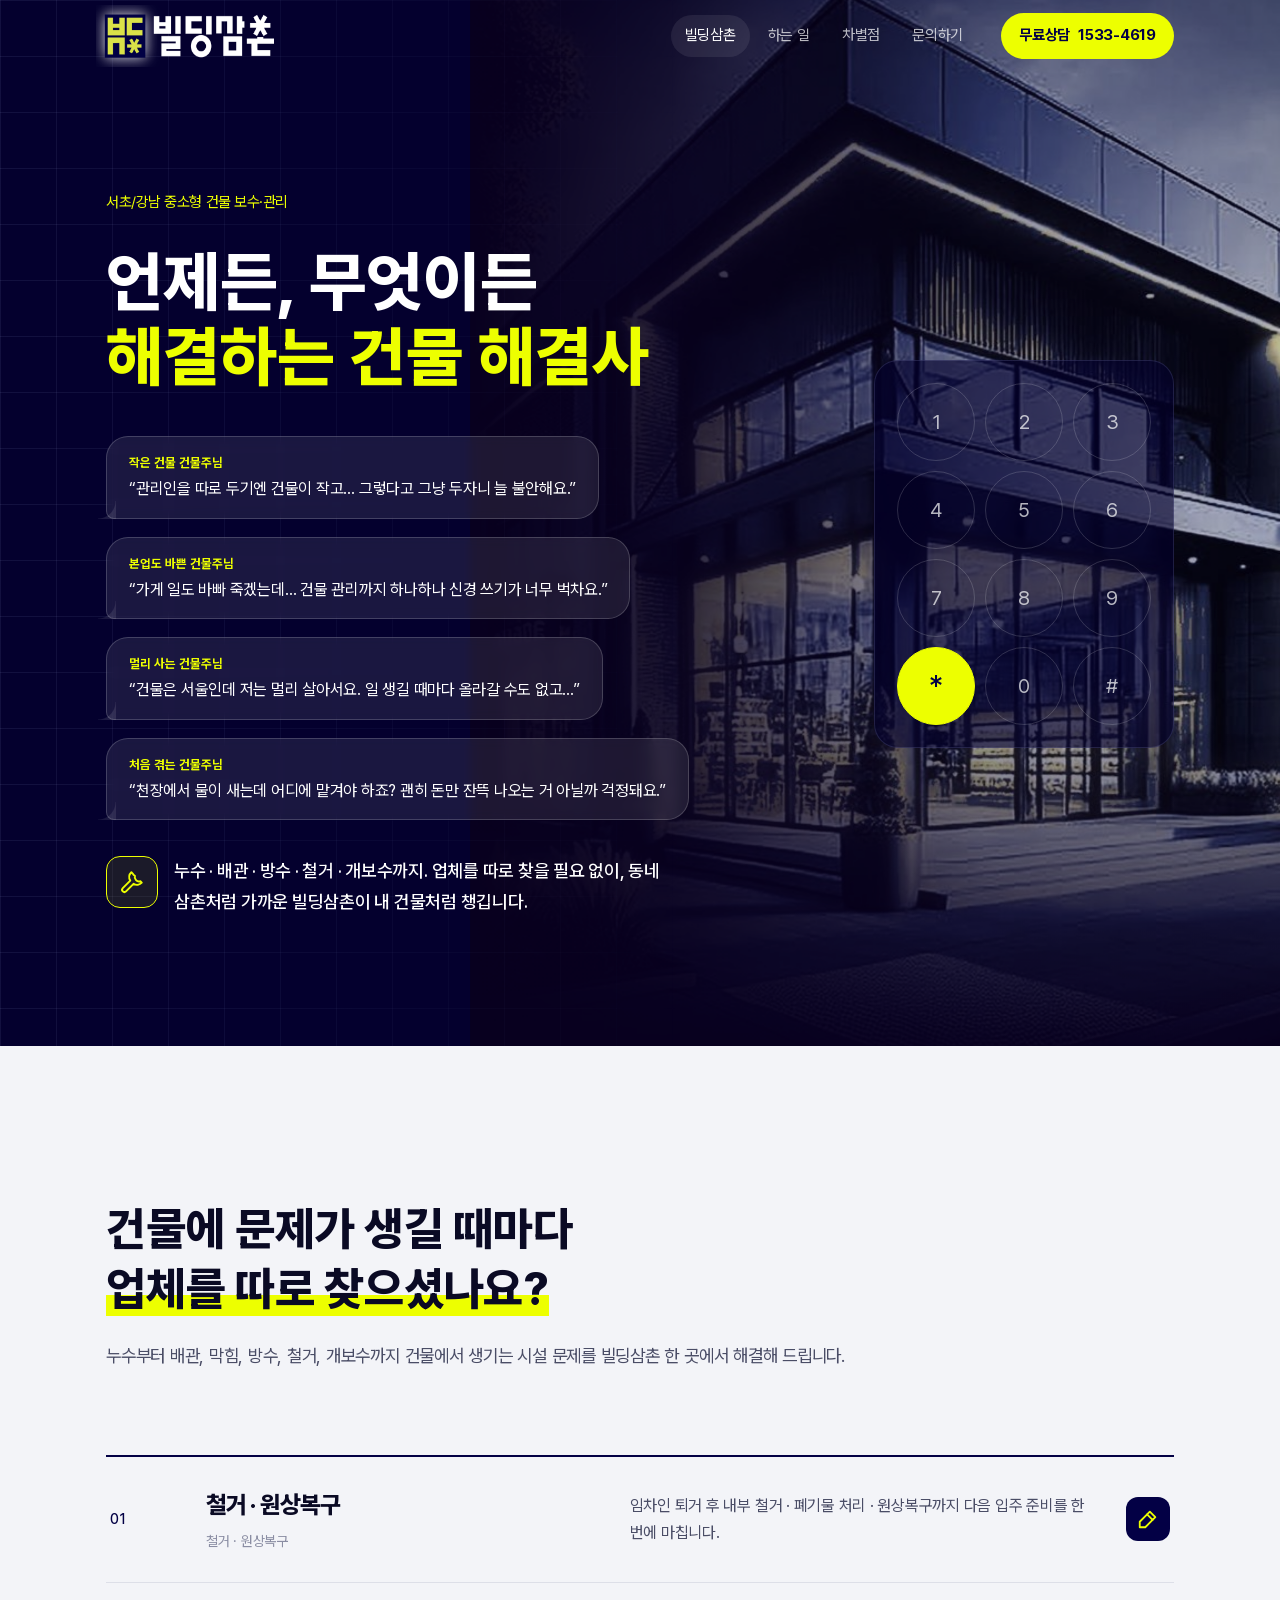
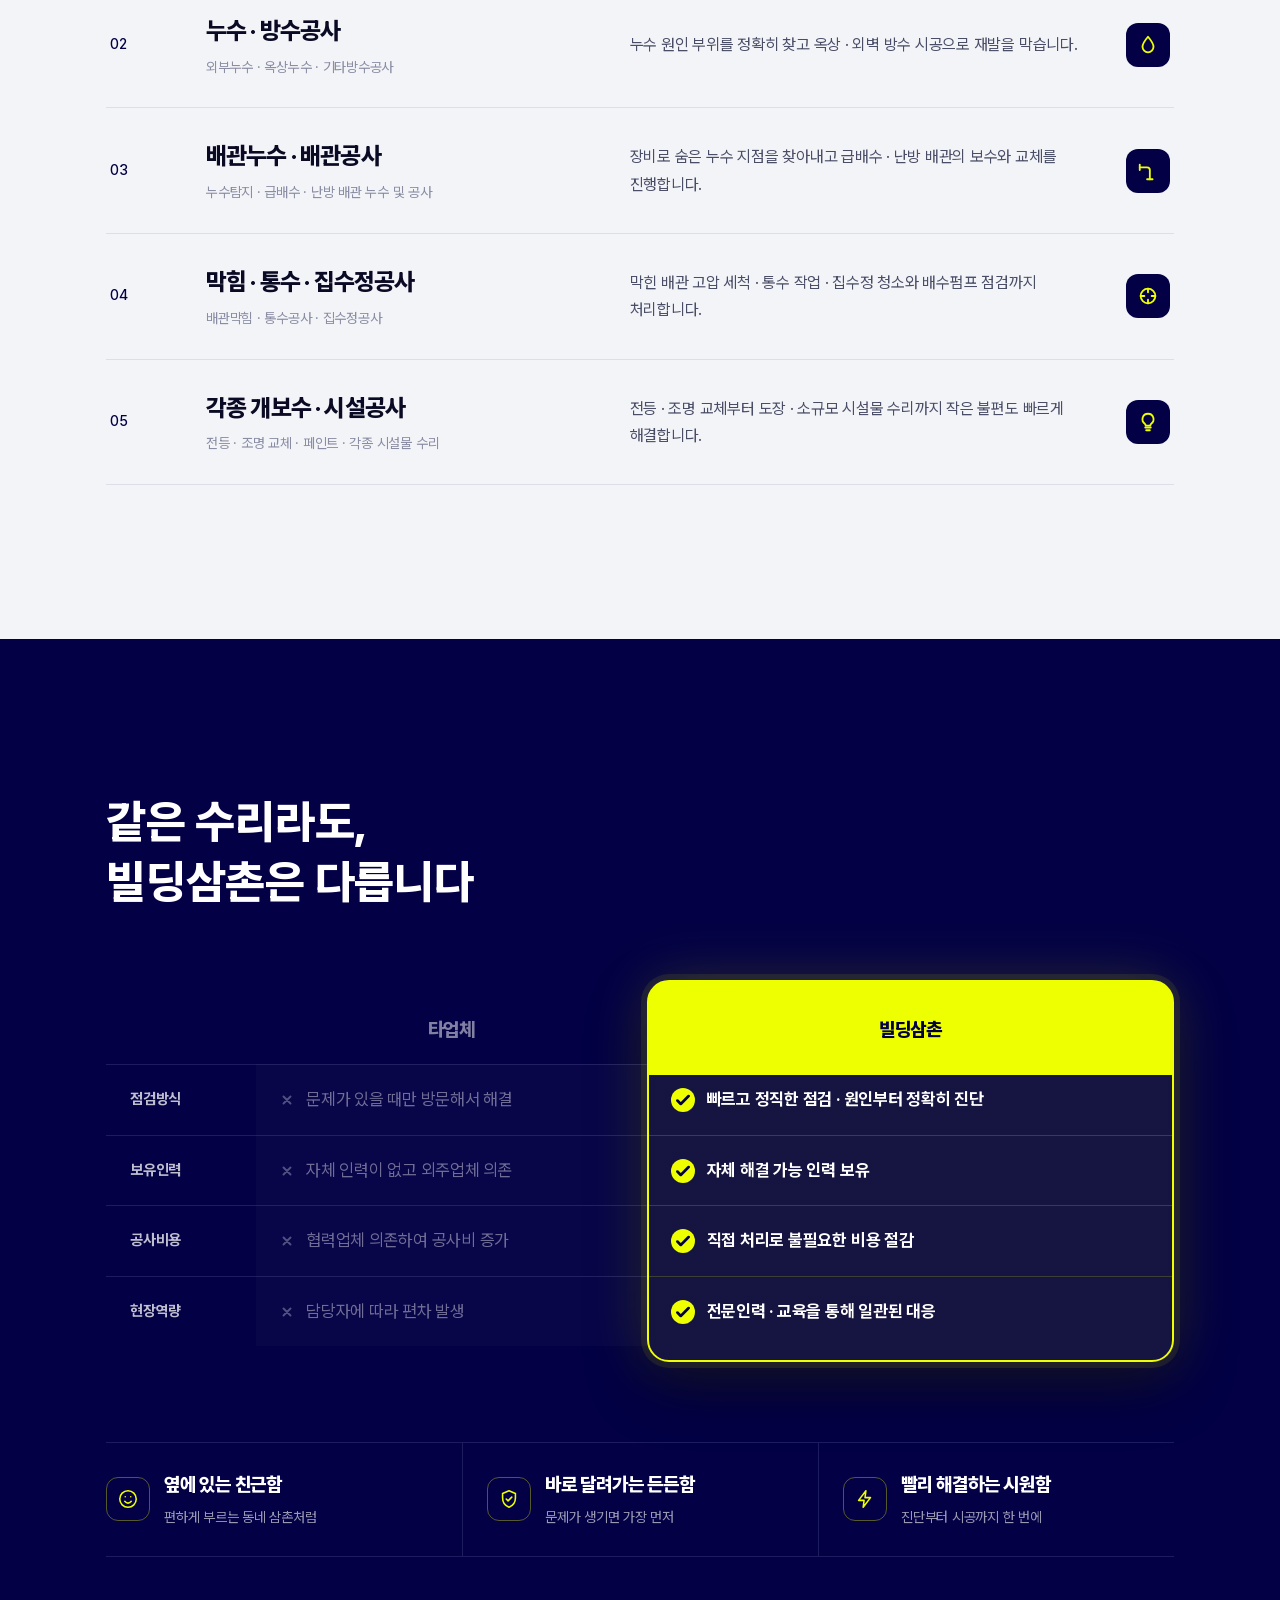
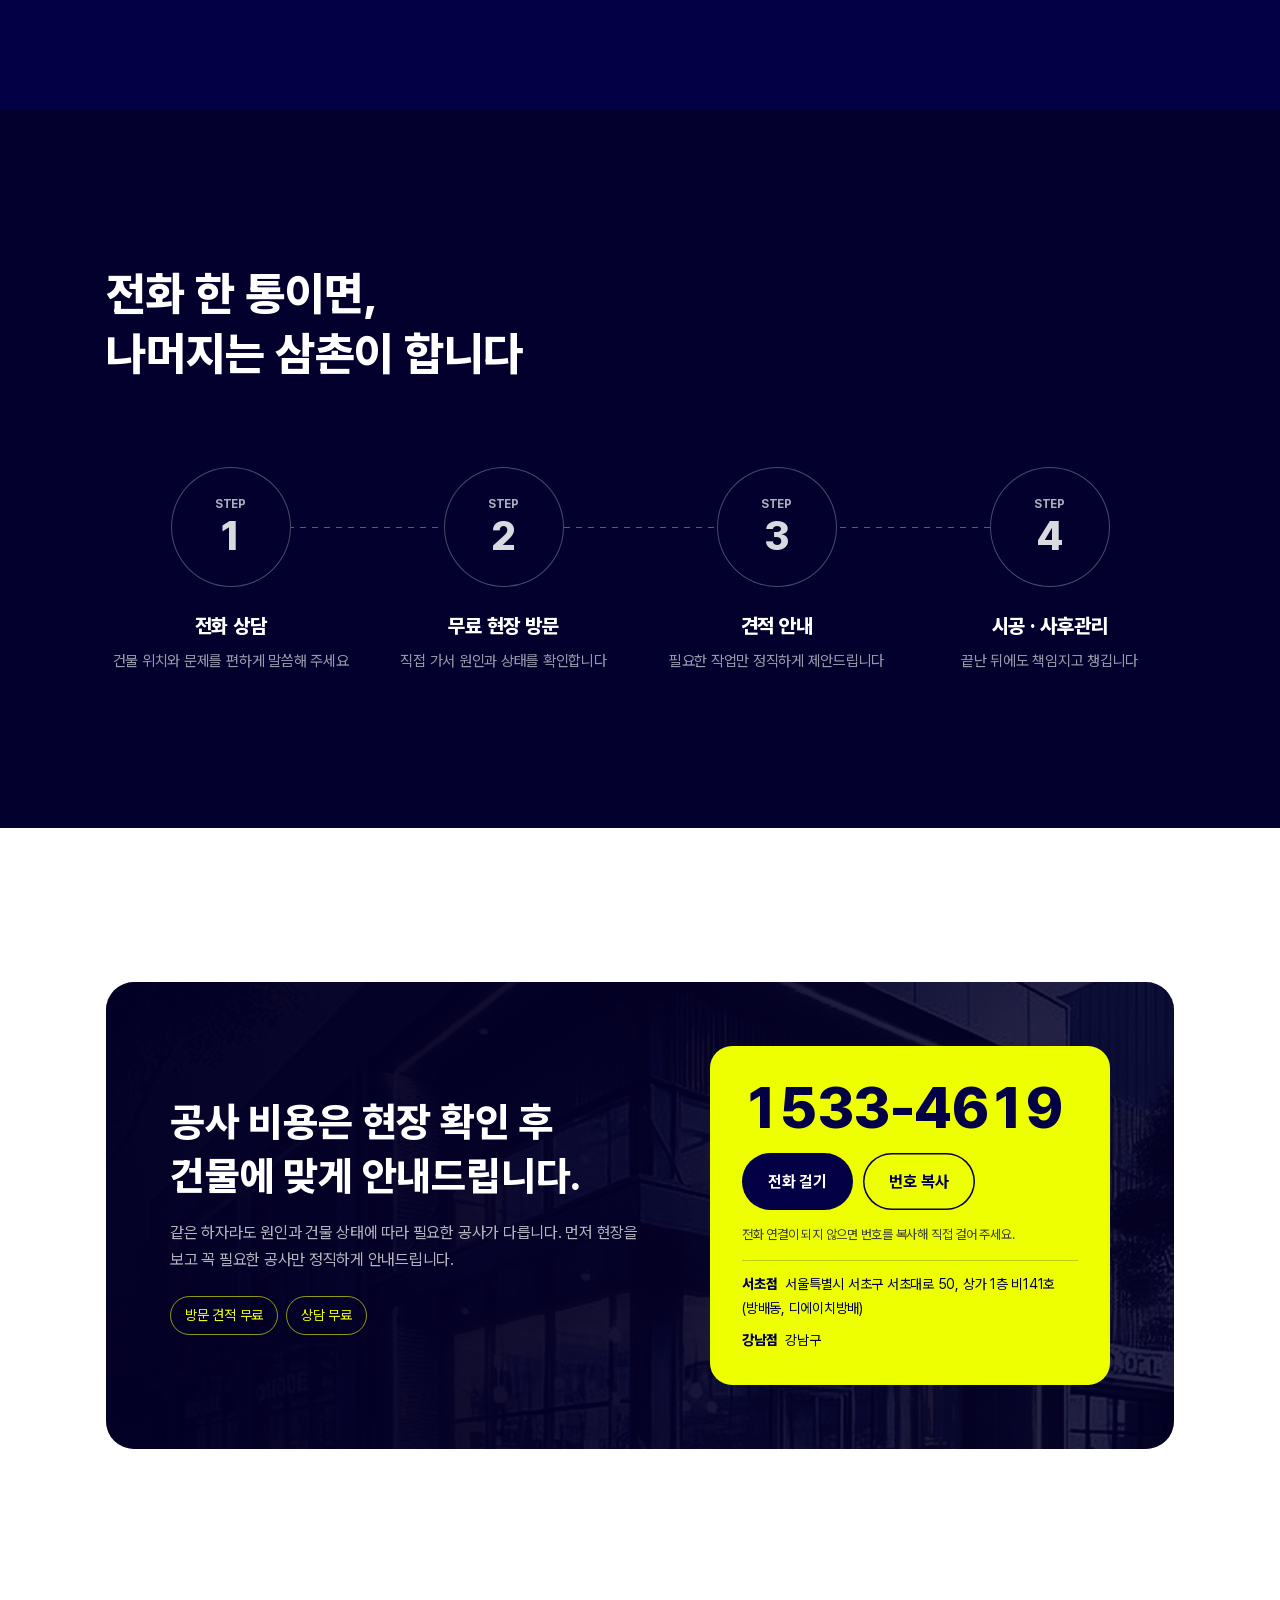
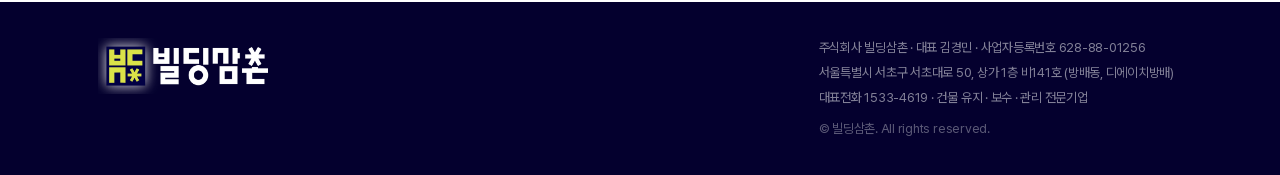
==== index.html @ 7ba09dc0 "index.html" ====
<!doctype html>
<html lang="ko">
<head>
<meta charset="utf-8">
<meta name="viewport" content="width=device-width, initial-scale=1, viewport-fit=cover">
<meta name="description" content="서초/강남 중소형 건물 보수·관리 전문기업 빌딩삼촌. 누수 · 배관 · 방수 · 철거 · 개보수까지, 언제든 무엇이든 해결하는 건물 해결사. 무료상담 1533-4619">
<meta name="theme-color" content="#04002E">
<title>빌딩삼촌</title>

<style>
@font-face{font-family:"Pretendard";src:url([data-uri]) format("woff2");font-weight:100 900;font-display:swap}
/* Layout: dark hero (building photo + door-lock keypad) → light service index → dark care + steps → light contact with dark building card. Single committed look. */
:root{
  --night:#04002E; --navy:#030045; --navy-2:#0B0B5A; --line-d:rgba(190,200,255,.14);
  --paper:#F3F4F8; --white:#FFFFFF; --ink:#0A0A24; --ink-2:#4A4D66; --ink-3:#8A8DA3; --line:#DDDFE8;
  --yellow:#EDFF00; --yellow-2:#F3FF5C;
  --f-sans:"Pretendard","Apple SD Gothic Neo","Malgun Gothic",system-ui,sans-serif;
  --f-mono:"Pretendard","Apple SD Gothic Neo","Malgun Gothic",system-ui,sans-serif;
  --gut:clamp(24px,5vw,56px); --max:1180px;
  --hero:url([data-uri]);
  color-scheme:light;
}
*{box-sizing:border-box}
html{scroll-behavior:smooth;scroll-padding-top:84px}
body{margin:0;background:var(--night);color:var(--ink);font-family:var(--f-sans);font-size:16px;line-height:1.7;letter-spacing:-.015em;-webkit-font-smoothing:antialiased;word-break:keep-all;overflow-x:hidden}
a{color:inherit;text-decoration:none}
img{display:block;max-width:100%;height:auto}
h1,h2,h3{margin:0;text-wrap:balance;letter-spacing:-.035em}
p{margin:0}
.wrap{max-width:var(--max);margin:0 auto;padding-inline:var(--gut)}
.mono{font-family:var(--f-mono);font-size:12px;letter-spacing:.1em;text-transform:uppercase}
.eyebrow{display:inline-flex;align-items:center;gap:10px;color:var(--navy)}
.kicker{letter-spacing:-.03em!important;font-size:15px}
.eyebrow::before{display:none}
:focus-visible{outline:2px solid var(--yellow);outline-offset:3px;border-radius:4px}

/* Header */
.hd{position:fixed;inset:0 0 auto;z-index:50;padding-top:env(safe-area-inset-top,0px);border-bottom:1px solid transparent;transition:background .35s,border-color .35s}
.hd.solid{background:rgba(4,0,46,.9);backdrop-filter:blur(12px);-webkit-backdrop-filter:blur(12px);border-color:var(--line-d)}
.hd-in{display:flex;align-items:center;gap:24px;height:72px}
.brand img{height:62px;width:auto;margin-left:-10px}
.nav{display:flex;gap:4px;margin-left:auto}
.nav a{color:rgba(255,255,255,.72);font-size:15px;padding:8px 14px;border-radius:999px;transition:color .2s,background .2s}
.nav a:hover,.nav a.on{color:#fff;background:rgba(255,255,255,.08)}
.hd-cta{display:inline-flex;align-items:center;gap:8px;background:var(--yellow);color:var(--navy);font-weight:700;font-size:15px;padding:10px 18px;border-radius:999px;white-space:nowrap;transition:background .2s,transform .2s}
.hd-cta:hover{background:var(--yellow-2);transform:translateY(-1px)}

/* Hero */
.hero{position:relative;background:var(--night);color:#fff;overflow:hidden;padding-block:clamp(128px,14vw,172px) clamp(64px,8vw,104px)}
.hero-img{position:absolute;inset:0 0 0 auto;width:min(62%,900px);background:var(--hero) center/cover no-repeat;filter:grayscale(.35) hue-rotate(8deg);will-change:transform}
.hero-img::after{content:"";position:absolute;inset:0;background:linear-gradient(90deg,var(--night) 0%,rgba(4,0,46,.85) 24%,rgba(4,0,46,.35) 62%,rgba(4,0,46,.2) 100%),linear-gradient(0deg,var(--night) 0%,rgba(4,0,46,0) 32%)}
.grid-bg{position:absolute;inset:0;background-image:linear-gradient(var(--line-d) 1px,transparent 1px),linear-gradient(90deg,var(--line-d) 1px,transparent 1px);background-size:56px 56px;mask-image:linear-gradient(90deg,#000 0%,transparent 55%);-webkit-mask-image:linear-gradient(90deg,#000 0%,transparent 55%);opacity:.6}
.hero-in{position:relative;display:grid;grid-template-columns:minmax(0,1.3fr) minmax(0,.7fr);gap:40px;align-items:center}
.hero .eyebrow{color:var(--yellow)}
.hero h1{margin-top:22px;font-size:clamp(36px,5.2vw,66px);line-height:1.14;font-weight:800;letter-spacing:-.03em}
.hero h1 em{font-style:normal;color:var(--yellow)}
.hero .lead{margin-top:24px;max-width:31em;color:rgba(255,255,255,.74);font-size:clamp(16px,1.5vw,18px)}
.cta-row{display:flex;flex-wrap:wrap;gap:12px;margin-top:36px}
.btn{display:inline-flex;align-items:center;justify-content:center;gap:10px;font-weight:700;font-size:16px;padding:15px 26px;border-radius:999px;border:0;cursor:pointer;font-family:inherit;transition:transform .2s,background .2s,box-shadow .2s}
.btn:hover{transform:translateY(-2px)}
.btn-y{background:var(--yellow);color:var(--navy)}
.btn-y:hover{background:var(--yellow-2)}
.btn-o{background:transparent;color:#fff;box-shadow:inset 0 0 0 1px rgba(255,255,255,.3)}
.btn-o:hover{box-shadow:inset 0 0 0 1px #fff}
.hero-meta{display:flex;flex-wrap:wrap;gap:28px;margin-top:48px;padding-top:24px;border-top:1px solid var(--line-d);max-width:560px}
.hero-meta div{display:grid;gap:2px}
.hero-meta b{font-size:18px;font-weight:700}
.hero-meta span{color:rgba(255,255,255,.55);font-size:13px}

/* Keypad */
.pad-box{justify-self:end;width:min(100%,300px)}
.pad{display:grid;grid-template-columns:repeat(3,1fr);gap:10px;padding:22px;border-radius:24px;background:rgba(4,0,46,.62);border:1px solid var(--line-d);backdrop-filter:blur(8px);-webkit-backdrop-filter:blur(8px)}
.key{aspect-ratio:1;border-radius:50%;display:grid;place-items:center;font-family:var(--f-mono);font-size:20px;color:rgba(255,255,255,.7);border:1px solid rgba(255,255,255,.16);animation:key 6s infinite}
.key.star{background:var(--yellow);color:var(--navy);border-color:var(--yellow);font-size:30px;font-weight:500;animation:star 6s infinite 3s;position:relative}
.key.star::after{content:"";position:absolute;inset:-6px;border-radius:50%;border:2px solid var(--yellow);opacity:0;animation:ring 2.4s infinite}
.pad-cap{margin-top:14px;text-align:center;color:rgba(255,255,255,.62);font-size:13px}
@keyframes key{0%,100%{background:transparent}}
@keyframes star{0%,100%{transform:scale(1)}8%{transform:scale(.92)}14%{transform:scale(1)}}
@keyframes ring{0%{opacity:.8;transform:scale(.9)}100%{opacity:0;transform:scale(1.35)}}
.key:nth-child(1){animation:k 6s infinite .6s}.key:nth-child(5){animation:k 6s infinite 1.2s}.key:nth-child(3){animation:k 6s infinite 1.8s,k2 6s infinite 2.4s}
@keyframes k{0%,6%{background:rgba(237,255,0,.0)}3%{background:rgba(237,255,0,.35);color:#fff}10%,100%{background:transparent}}

/* Sections */
.sec-light{background:var(--paper);color:var(--ink);padding-block:clamp(80px,10vw,136px)}
.sec-dark{background:var(--navy);color:#fff;padding-block:clamp(80px,10vw,136px)}
.head{display:grid;gap:16px;max-width:760px}
.head h2{font-size:clamp(28px,3.8vw,46px);line-height:1.3;font-weight:800}
.head p{color:var(--ink-2);font-size:clamp(16px,1.4vw,18px)}
.sec-dark .eyebrow{color:var(--yellow)}
.sec-dark .head p{color:rgba(255,255,255,.66)}
.hl{background:linear-gradient(transparent 62%,var(--yellow) 62%)}

/* Services */
.svc{margin-top:64px;border-top:2px solid var(--navy)}
.svc-item{display:grid;grid-template-columns:72px minmax(0,1.1fr) minmax(0,1.3fr) 44px;gap:24px;align-items:center;padding:28px 4px;border-bottom:1px solid var(--line);position:relative;transition:background .3s}
.svc-item::before{content:"";position:absolute;left:0;top:-1px;height:2px;width:0;background:var(--yellow);transition:width .6s cubic-bezier(.2,.8,.2,1)}
.svc-item:hover{background:var(--white)}
.svc-item:hover::before{width:100%}
.svc-no{font-family:var(--f-mono);font-size:14px;color:var(--navy);font-weight:500}
.svc-title{font-size:clamp(20px,2vw,24px);font-weight:800}
.svc-tags{margin-top:4px;font-size:14px;color:var(--ink-3)}
.svc-desc{color:var(--ink-2)}
.svc-ic{width:44px;height:44px;border-radius:12px;display:grid;place-items:center;background:var(--navy);color:var(--yellow);transition:transform .3s}
.svc-item:hover .svc-ic{transform:rotate(-8deg)}

/* Care */
.care{display:grid;grid-template-columns:minmax(0,.9fr) minmax(0,1.1fr);gap:clamp(32px,5vw,64px);align-items:start}
.note{margin-top:24px;padding:16px 18px;border-radius:14px;background:rgba(0,0,0,.22);color:rgba(255,255,255,.8);font-size:15px;display:flex;gap:12px;align-items:flex-start}
.note img{width:34px;height:auto;flex:none;margin-top:-2px}
.plans{display:grid;gap:16px}
.plan{padding:28px;border-radius:20px;background:var(--navy-2);border:1px solid var(--line-d);display:grid;gap:14px;transition:transform .35s,border-color .35s}
.plan:hover{transform:translateY(-4px);border-color:rgba(237,255,0,.4)}
.plan.feat{border-color:rgba(237,255,0,.45)}
.plan-top{display:flex;align-items:center;justify-content:space-between;gap:12px;flex-wrap:wrap}
.plan h3{font-size:22px;font-weight:800}
.tag{font-size:13px;font-weight:700;padding:5px 12px;border-radius:999px;background:rgba(255,255,255,.1);white-space:nowrap}
.plan.feat .tag{background:var(--yellow);color:var(--navy)}
.plan ul{list-style:none;margin:0;padding:0;display:grid;gap:10px}
.plan li{display:grid;grid-template-columns:20px minmax(0,1fr);gap:8px;color:rgba(255,255,255,.85)}
.plan li svg{margin-top:5px;color:var(--yellow)}
.steps-h{margin-top:88px;font-size:clamp(22px,2.6vw,30px);font-weight:800}
.steps{margin-top:28px;display:grid;grid-template-columns:repeat(4,minmax(0,1fr));list-style:none;padding:0;border-top:1px solid var(--line-d)}
.step{padding:26px 22px 0 0;display:grid;gap:6px;align-content:start;position:relative}
.step::before{content:"";position:absolute;top:-4px;left:0;width:7px;height:7px;border-radius:50%;background:rgba(255,255,255,.5)}
.step:last-child::before{background:var(--yellow)}
.step .mono{color:var(--yellow)}
.step b{font-size:18px;font-weight:700}
.step p{color:rgba(255,255,255,.6);font-size:14px}

/* Contact */
.contact{background:var(--white);padding-block:clamp(80px,10vw,136px)}
.ct-card{position:relative;overflow:hidden;display:grid;grid-template-columns:minmax(0,1.1fr) minmax(0,.9fr);gap:clamp(28px,4vw,56px);align-items:center;background:var(--night);color:#fff;border-radius:28px;padding:clamp(28px,5vw,64px)}
.ct-bg{position:absolute;inset:0;background:var(--hero) center 40%/cover no-repeat;opacity:.45;filter:grayscale(.4)}
.ct-bg::after{content:"";position:absolute;inset:0;background:linear-gradient(90deg,rgba(4,0,46,.97) 0%,rgba(4,0,46,.84) 48%,rgba(4,0,46,.55) 100%)}
.ct-txt{position:relative}
.ct-txt .eyebrow{color:var(--yellow)}
.ct-card h2{margin-top:0;font-size:clamp(26px,3.4vw,40px);line-height:1.35;font-weight:800}
.ct-card .sub{margin-top:16px;color:rgba(255,255,255,.7)}
.chips{display:flex;flex-wrap:wrap;gap:8px;margin-top:22px}
.chips span{font-size:14px;padding:7px 14px;border-radius:999px;border:1px solid rgba(237,255,0,.6);color:var(--yellow)}
.call{position:relative;background:var(--yellow);color:var(--navy);border-radius:22px;padding:clamp(22px,3vw,32px);display:grid;gap:14px}
.call .mono{color:var(--navy);opacity:.75}
.phone{font-size:clamp(40px,5vw,58px);font-weight:800;letter-spacing:-.03em;line-height:1.05;font-variant-numeric:tabular-nums;user-select:all}
.call-act{display:flex;flex-wrap:wrap;gap:10px}
.btn-n{background:var(--navy);color:#fff}
.btn-line{background:transparent;color:var(--navy);box-shadow:inset 0 0 0 1.5px var(--navy)}
.call small{font-size:13px;opacity:.75}
.branches{display:grid;gap:8px;padding-top:12px;border-top:1px solid rgba(3,0,69,.2);font-size:14px}
.branches b{font-weight:800;margin-right:8px}

.ft{background:var(--night);color:rgba(255,255,255,.5);font-size:13px;padding-block:36px calc(36px + env(safe-area-inset-bottom,0px))}
.ft-in{display:flex;flex-wrap:wrap;justify-content:space-between;gap:20px 32px;align-items:flex-start}
.ft-info{display:grid;gap:4px;font-size:13px;line-height:1.6;min-width:0}
.ft-info p span{white-space:nowrap}
.ft-info .copy{margin-top:6px;color:rgba(255,255,255,.35)}
.ft img{height:56px;width:auto;margin-left:-8px}

.totop{position:fixed;right:max(16px,env(safe-area-inset-right,0px));bottom:calc(20px + env(safe-area-inset-bottom,0px));z-index:40;width:48px;height:48px;border-radius:50%;border:1px solid rgba(255,255,255,.2);background:var(--navy);color:var(--yellow);display:grid;place-items:center;cursor:pointer;opacity:0;transform:translateY(12px);pointer-events:none;transition:opacity .3s,transform .3s}
.totop.show{opacity:1;transform:none;pointer-events:auto}

/* Motion */
.rv{transition:opacity .9s cubic-bezier(.2,.8,.2,1),transform .9s cubic-bezier(.2,.8,.2,1)}
.rv.wait{opacity:0;transform:translateY(36px)}
.hero .ld{animation:up 1s cubic-bezier(.2,.8,.2,1) both}
@keyframes up{from{opacity:0;transform:translateY(24px)}to{opacity:1;transform:none}}
@media (prefers-reduced-motion:reduce){
  html{scroll-behavior:auto}
  *,*::before,*::after{animation:none!important;transition:none!important}
  .rv.wait{opacity:1;transform:none}
}

/* Responsive */
@media (max-width:960px){
  .hero-in,.care,.ct-card{grid-template-columns:minmax(0,1fr)}
  .hero-img{width:100%;opacity:.5}
  .hero-img::after{background:linear-gradient(0deg,var(--night) 0%,rgba(4,0,46,.7) 40%,rgba(4,0,46,.55) 100%)}
  .pad-box{justify-self:start;width:min(100%,260px)}
  .svc-item{grid-template-columns:56px minmax(0,1fr) 44px;row-gap:10px}
  .svc-desc{grid-column:2/4;grid-row:2}
  .steps{grid-template-columns:repeat(2,minmax(0,1fr));row-gap:28px}
}
@media (max-width:760px){
  .hd-in{height:60px;gap:12px}
  .brand img{height:46px;margin-left:-6px}
  .nav{position:fixed;left:0;right:0;top:calc(60px + env(safe-area-inset-top,0px));margin:0;padding:8px var(--gut);gap:6px;overflow-x:auto;background:rgba(4,0,46,.92);backdrop-filter:blur(10px);-webkit-backdrop-filter:blur(10px);border-bottom:1px solid var(--line-d);scrollbar-width:none}
  .nav::-webkit-scrollbar{display:none}
  .nav a{font-size:14px;padding:6px 12px;white-space:nowrap;background:rgba(255,255,255,.06)}
  .hd-cta{margin-left:auto;padding:8px 14px;font-size:14px}
  .hd-cta .t{display:none}
  html{scroll-padding-top:116px}
  .hero{padding-top:144px}
  .pad-box{width:200px}
  .pad{padding:14px;gap:8px}
  .key{font-size:16px}
  .key.star{font-size:24px}
}
@media (max-width:460px){
  .svc-item{grid-template-columns:40px minmax(0,1fr)}
  .svc-ic{display:none}
  .svc-desc{grid-column:1/3}
  .steps{grid-template-columns:minmax(0,1fr)}
}

/* Mobile call bar */
.mcall{display:none}
@media (max-width:760px){
  .sec-light,.sec-dark,.contact{padding-block:64px}
  .hero{padding-bottom:56px}
  .hero .lead{margin-top:18px}
  .cta-row{display:grid;grid-template-columns:minmax(0,1fr);gap:10px;margin-top:28px}
  .cta-row .btn{width:100%}
  .hero-meta{display:grid;grid-template-columns:minmax(0,1fr);gap:14px;margin-top:36px;padding-top:20px}
  .hero-meta div{grid-template-columns:auto 1fr;align-items:baseline;gap:10px}
  .hero-meta b{font-size:16px}
  .pad-box{justify-self:center;width:190px;margin-top:8px}
  .head h2{font-size:clamp(26px,7vw,32px)}
  .svc{margin-top:40px}
  .svc-item{grid-template-columns:minmax(0,1fr) 40px;padding:22px 2px;gap:8px 12px}
  .svc-no{grid-column:1/2;font-size:12px}
  .svc-item>div{grid-column:1/2;grid-row:2}
  .svc-ic{grid-column:2/3;grid-row:1/3;display:grid;width:40px;height:40px}
  .svc-desc{grid-column:1/3;grid-row:3;font-size:15px}
  .svc-title{font-size:19px}
  .note{font-size:14px}
  .plan{padding:28px 24px}
  .plan h3{font-size:19px}
  .steps-h{margin-top:56px}
  .steps{grid-template-columns:repeat(2,minmax(0,1fr));row-gap:24px;column-gap:12px}
  .step{padding-top:20px;padding-right:0}
  .step b{font-size:16px}
  .step p{font-size:13px}
  .ct-card{padding:36px 24px;border-radius:24px}
  .call{padding:28px 24px}
  .call-act{display:grid;grid-template-columns:1fr 1fr}
  .call-act .btn{padding:14px 10px}
  .ft{padding-bottom:calc(96px + env(safe-area-inset-bottom,0px))}
  .ft img{height:48px}
  .mcall{display:flex;position:fixed;left:12px;right:12px;bottom:calc(12px + env(safe-area-inset-bottom,0px));z-index:45;align-items:center;justify-content:center;gap:10px;padding:15px 18px;border-radius:999px;background:var(--yellow);color:var(--navy);font-weight:800;font-size:16px;box-shadow:0 10px 30px rgba(0,0,0,.35);transform:translateY(140%);opacity:0;visibility:hidden;transition:transform .35s cubic-bezier(.2,.8,.2,1),opacity .35s,visibility .35s}
  .mcall.show{transform:none;opacity:1;visibility:visible}
  .mcall i{font-style:normal;font-weight:600;opacity:.75}
  .totop{bottom:calc(84px + env(safe-area-inset-bottom,0px));width:44px;height:44px}
}
@media (max-width:460px){
  .steps{grid-template-columns:repeat(2,minmax(0,1fr))}
  .svc-item{grid-template-columns:minmax(0,1fr) 40px}
  .svc-ic{display:grid}
  .svc-desc{grid-column:1/3}
}

@media (max-width:760px){
  .note{padding:18px 20px}
  .svc-item{padding:24px 4px}
  .hero-meta{padding-right:4px}
  .ft-in{gap:24px}
  .mcall{left:20px;right:20px}
  .totop{right:20px}
}
@media (max-width:360px){:root{--gut:20px}}

/* Mobile: text +10%, paragraph spacing +30% */
@media (max-width:760px){
  body{font-size:17.6px}
  .kicker{font-size:14.3px}
  .mono{font-size:13.2px}
  .nav a{font-size:15.4px}
  .hd-cta{font-size:15.4px}
  .hero h1{font-size:clamp(39.6px,5.7vw,72px)}
  .hero .lead{font-size:17.6px;margin-top:24px}
  .btn{font-size:17.6px}
  .cta-row{margin-top:36px;gap:13px}
  .hero-meta{margin-top:47px;padding-top:26px;gap:18px}
  .hero-meta b{font-size:17.6px}
  .hero-meta span{font-size:14.3px}
  .pad-box{margin-top:16px}
  .sec-light,.sec-dark,.contact{padding-block:83px}
  .head{gap:21px}
  .head h2{font-size:clamp(28.6px,7.7vw,35px)}
  .head p{font-size:17.6px}
  .svc{margin-top:52px}
  .svc-item{padding:31px 4px;gap:10px 14px}
  .svc-no{font-size:13.2px}
  .svc-title{font-size:21px}
  .svc-tags{font-size:15.4px}
  .svc-desc{font-size:16.5px}
  .care{gap:52px}
  .note{font-size:15.4px;margin-top:31px}
  .plans{gap:21px}
  .plan{gap:18px}
  .plan h3{font-size:21px}
  .plan ul{gap:13px}
  .plan li{font-size:17.6px}
  .tag{font-size:14.3px}
  .steps-h{margin-top:73px;font-size:24px}
  .steps{margin-top:36px;row-gap:31px}
  .step{gap:8px}
  .step b{font-size:17.6px}
  .step p{font-size:14.3px}
  .ct-card{gap:36px}
  .ct-card h2{font-size:28.6px}
  .ct-card .sub{font-size:17.6px;margin-top:21px}
  .chips{margin-top:29px}
  .chips span{font-size:15.4px}
  .call{gap:18px}
  .phone{font-size:44px}
  .call small{font-size:14.3px}
  .branches{gap:10px;font-size:15.4px;padding-top:16px}
  .ft-info{font-size:14.3px;gap:5px}
  .mcall{font-size:17.6px}
}

/* Compare table */
.cmp{position:relative;margin-top:64px;display:grid;grid-template-columns:150px minmax(0,1fr) minmax(0,1.35fr);grid-template-rows:repeat(5,auto)}
.cmp-row{display:contents}
.cmp-row>span{position:relative;z-index:1;padding:22px 24px;display:flex;align-items:center;gap:12px;min-width:0;border-top:1px solid var(--line-d)}
.cmp-head>span{border-top:0}
.cmp-k{font-weight:700;color:rgba(255,255,255,.75);font-size:15px}
.cmp-o{color:rgba(255,255,255,.42);font-size:15px}
.cmp-o svg{color:rgba(255,255,255,.3);flex:none}
.cmp-u{color:#fff;font-weight:700;font-size:18px;border-top-color:rgba(237,255,0,.18)!important}
.cmp-u svg{width:18px;height:18px;flex:none;color:var(--navy);background:var(--yellow);border-radius:50%;padding:3px;box-sizing:content-box}
.cmp-head>span{padding-block:20px;font-weight:800}
.cmp-head .cmp-o{justify-content:center;color:rgba(255,255,255,.5);font-size:16px}
.cmp-head .cmp-u{justify-content:center;font-size:22px;color:var(--navy)}
.cmp-head .cmp-u img{width:26px;height:auto;border-radius:4px}
.cmp-hl{grid-column:3/4;grid-row:1/-1;margin:-16px 0;border-radius:22px;background:linear-gradient(180deg,var(--yellow) 0,var(--yellow) 93px,rgba(237,255,0,.08) 93px);border:2px solid var(--yellow);box-shadow:0 0 0 6px rgba(237,255,0,.08),0 24px 60px rgba(0,0,0,.45),0 0 60px rgba(237,255,0,.18)}
.cmp-o:not([role="columnheader"]){background:rgba(255,255,255,.02)}

.cmp-k{grid-column:1}.cmp-o{grid-column:2}.cmp-u{grid-column:3}
.cmp-row:nth-child(2)>span{grid-row:1}.cmp-row:nth-child(3)>span{grid-row:2}.cmp-row:nth-child(4)>span{grid-row:3}.cmp-row:nth-child(5)>span{grid-row:4}.cmp-row:nth-child(6)>span{grid-row:5}
@media (max-width:760px){
  .cmp-row>span{grid-row:auto!important}
  .cmp-row .cmp-k{grid-column:1/-1}.cmp-o{grid-column:1}.cmp-u{grid-column:2}
}
.steps-h{margin-top:96px}
@media (max-width:760px){
  .cmp{margin-top:48px;grid-template-columns:minmax(0,.8fr) minmax(0,1.2fr);grid-template-rows:none}
  .cmp-hl{display:none}
  .cmp-row .cmp-k{grid-column:1/-1;padding:14px 4px 6px;font-size:14.3px;color:var(--yellow);border-top:0}
  .cmp-head .cmp-k{display:none}
  .cmp-row>span{padding:14px;align-items:flex-start;line-height:1.5}
  .cmp-o{font-size:14.3px;border-radius:14px 0 0 14px;border-top:0!important;background:rgba(255,255,255,.04)!important}
  .cmp-u{font-size:16.5px;border-top:0!important;background:rgba(237,255,0,.1);border-radius:0 14px 14px 0;box-shadow:inset 2px 0 0 var(--yellow)}
  .cmp-row>span svg{margin-top:4px}
  .cmp-head>span{padding:14px;align-items:center;border-radius:14px 14px 0 0!important}
  .cmp-head .cmp-o{background:rgba(255,255,255,.06)!important;font-size:15.4px}
  .cmp-head .cmp-u{background:var(--yellow);box-shadow:none;font-size:18px}
}

/* Hero worry bubbles */
.talk{margin-top:44px;display:grid;gap:14px;max-width:520px}
.bub{position:relative;margin:0;padding:16px 20px;border-radius:20px;background:rgba(255,255,255,.1);border:1px solid rgba(255,255,255,.14);backdrop-filter:blur(6px);-webkit-backdrop-filter:blur(6px);color:rgba(255,255,255,.92);font-size:16px;line-height:1.6;width:fit-content;max-width:100%}
.bub .who{display:block;font-size:12.5px;font-weight:700;color:var(--yellow);margin-bottom:4px;letter-spacing:0}
.b1{border-bottom-left-radius:6px}
.b2{margin-left:36px;border-bottom-left-radius:6px}
.bub::after{content:"";position:absolute;left:-1px;bottom:-9px;width:16px;height:10px;background:inherit;clip-path:polygon(0 0,100% 0,0 100%);border-left:1px solid rgba(255,255,255,.14)}
.b1{animation:pop 1s cubic-bezier(.2,.8,.2,1) both .55s}
.b2{animation:pop 1s cubic-bezier(.2,.8,.2,1) both 1.1s}
@keyframes pop{from{opacity:0;transform:translateY(14px) scale(.96)}to{opacity:1;transform:none}}
/* Values row (after compare table) */
.vals{margin-top:72px;display:grid;grid-template-columns:repeat(3,minmax(0,1fr));border-top:1px solid var(--line-d);border-bottom:1px solid var(--line-d)}
.val{padding:26px 24px;display:grid;gap:4px;border-left:1px solid var(--line-d)}
.val:first-child{border-left:0;padding-left:0}
.val b{font-size:19px;font-weight:800;color:#fff}
.val span{font-size:14px;color:rgba(255,255,255,.6)}
@media (max-width:760px){
  .talk{margin-top:40px;gap:16px}
  .bub{font-size:16.5px;padding:16px 18px}
  .b2{margin-left:20px}
  .vals{margin-top:52px;grid-template-columns:minmax(0,1fr)}
  .val,.val:first-child{border-left:0;padding:20px 0;border-top:1px solid var(--line-d)}
  .val:first-child{border-top:0}
  .val b{font-size:19px}
  .val span{font-size:15.4px}
}

/* Compare: one font size */
.cmp-o,.cmp-u{font-size:17px!important;line-height:1.5}
.cmp-u{font-weight:700}
.cmp-o{font-weight:400}
.cmp-head .cmp-o,.cmp-head .cmp-u{font-size:19px!important}
/* Flow steps */
.sec-flow{background:var(--night);color:#fff;padding-block:clamp(80px,10vw,128px)}
.flow{position:relative;list-style:none;margin:64px 0 0;padding:0;display:grid;grid-template-columns:repeat(4,minmax(0,1fr));gap:24px}
.flow::before{content:"";position:absolute;left:12.5%;right:12.5%;top:60px;height:1px;background:repeating-linear-gradient(90deg,rgba(255,255,255,.35) 0 6px,transparent 6px 12px)}
.fl{position:relative;display:grid;justify-items:center;text-align:center;gap:22px}
.dot{width:120px;height:120px;border-radius:50%;display:grid;place-content:center;justify-items:center;background:var(--night);border:1.5px solid rgba(255,255,255,.28);font-size:40px;font-weight:800;line-height:1;letter-spacing:-.02em;color:rgba(255,255,255,.85);animation:lit 4.8s infinite}
.dot small{font-size:12px;font-weight:700;letter-spacing:-.01em;margin-bottom:6px;color:inherit;opacity:.8}
.fl:nth-child(2) .dot{animation-delay:1.2s}.fl:nth-child(3) .dot{animation-delay:2.4s}.fl:nth-child(4) .dot{animation-delay:3.6s}
@keyframes lit{0%,26%,100%{background:var(--night);color:rgba(255,255,255,.85);border-color:rgba(255,255,255,.28);box-shadow:none;transform:scale(1)}
 4%,18%{background:var(--yellow);color:var(--navy);border-color:var(--yellow);box-shadow:0 0 0 8px rgba(237,255,0,.12),0 0 44px rgba(237,255,0,.45);transform:scale(1.05)}}
.fl b{display:block;font-size:20px;font-weight:800}
.fl p{margin-top:6px;font-size:15px;color:rgba(255,255,255,.6)}
@media (max-width:760px){
  .cmp-o,.cmp-u{font-size:15.4px!important}
  .cmp-head .cmp-o,.cmp-head .cmp-u{font-size:17px!important}
  .sec-flow{padding-block:83px}
  .flow{margin-top:44px;grid-template-columns:minmax(0,1fr);gap:28px}
  .flow::before{left:44px;right:auto;top:20px;bottom:20px;width:1px;height:auto;background:repeating-linear-gradient(180deg,rgba(255,255,255,.35) 0 6px,transparent 6px 12px)}
  .fl{grid-template-columns:88px minmax(0,1fr);justify-items:start;text-align:left;align-items:center;gap:20px}
  .dot{width:88px;height:88px;font-size:30px}
  .dot small{font-size:11px;margin-bottom:4px}
  .fl b{font-size:19px}
  .fl p{font-size:15.4px}
}

/* Voice bubbles section */
.sec-voice{background:var(--night);padding-block:clamp(64px,8vw,104px);border-top:1px solid var(--line-d)}
.voice{display:grid;gap:22px;max-width:980px}
.vb{position:relative;margin:0;max-width:min(560px,78%);padding:20px 26px;border-radius:26px;font-size:18px;line-height:1.6;color:#fff;transition:opacity .9s cubic-bezier(.2,.8,.2,1),transform .9s cubic-bezier(.2,.8,.2,1)}
.vb .who{display:block;font-size:13px;font-weight:700;margin-bottom:6px;letter-spacing:0}
.vb.l{justify-self:start;background:rgba(255,255,255,.1);border:1px solid rgba(255,255,255,.16);border-bottom-left-radius:8px}
.vb.l .who{color:var(--yellow)}
.vb.r{justify-self:end;background:var(--yellow);color:var(--navy);border-bottom-right-radius:8px;font-weight:600}
.vb.r .who{color:var(--navy);opacity:.7}
.vb.l::after,.vb.r::after{content:"";position:absolute;bottom:-1px;width:18px;height:18px}
.vb.l::after{left:-9px;background:radial-gradient(circle at 0 0,transparent 17px,rgba(255,255,255,.1) 18px)}
.vb.r::after{right:-9px;background:radial-gradient(circle at 100% 0,transparent 17px,var(--yellow) 18px)}
.vb.l.rv.wait{opacity:0;transform:translateX(-60px)}
.vb.r.rv.wait{opacity:0;transform:translateX(60px)}
@media (max-width:760px){
  .sec-voice{padding-block:64px}
  .voice{gap:18px}
  .vb{max-width:88%;font-size:16.5px;padding:16px 20px;border-radius:22px}
  .vb .who{font-size:13px}
}

/* Hero order via grid areas */
.hero-in{grid-template-areas:"k pad" "h pad" "v pad" "l pad" "c pad";grid-template-columns:minmax(0,1.3fr) minmax(0,.7fr);row-gap:0}
.hero-left{display:contents}
.hero .kicker{grid-area:k}
.hero h1{grid-area:h}
.hero .voice{grid-area:v}
.hero .lead{grid-area:l}
.hero .cta-row{grid-area:c}
.pad-box{grid-area:pad;align-self:center}
.hero .voice{display:grid;gap:12px;margin-top:32px;max-width:620px}
.hero .vb{max-width:82%;font-size:16px;padding:14px 20px;border-radius:22px}
.hero .vb .who{font-size:12.5px;margin-bottom:3px}
.hero .vb.l{animation:inL .8s cubic-bezier(.2,.8,.2,1) both}
.hero .vb.r{animation:inR .8s cubic-bezier(.2,.8,.2,1) both}
.hero .vb:nth-child(1){animation-delay:.5s}.hero .vb:nth-child(2){animation-delay:.9s}.hero .vb:nth-child(3){animation-delay:1.3s}.hero .vb:nth-child(4){animation-delay:1.7s}
@keyframes inL{from{opacity:0;transform:translateX(-40px)}to{opacity:1;transform:none}}
@keyframes inR{from{opacity:0;transform:translateX(40px)}to{opacity:1;transform:none}}
.hero .lead{margin-top:36px}
@keyframes k2{0%,6%{background:rgba(255,225,0,.0)}3%{background:rgba(237,255,0,.35);color:#fff}10%,100%{background:transparent}}
/* table tags (mobile only) */
.cmp-t{display:block;min-width:0}
.cmp-tag{display:none}
/* value icons */
.val{grid-template-columns:auto 1fr;column-gap:14px;align-items:center}
.val b,.val span{grid-column:2}
.val-ic{grid-row:1/3;width:44px;height:44px;border-radius:12px;display:grid;place-items:center;border:1px solid rgba(237,255,0,.35);color:var(--yellow)}
.val-ic svg{width:22px;height:22px;fill:none;stroke:currentColor;stroke-width:1.7;stroke-linecap:round;stroke-linejoin:round}
@media (max-width:960px){
  .hero-in{grid-template-areas:"k" "h" "v" "pad" "l" "c";grid-template-columns:minmax(0,1fr)}
  .pad-box{justify-self:center;margin-top:36px}
}
@media (max-width:760px){
  .kicker{font-size:18.6px!important}
  .hero .voice{margin-top:28px;gap:12px}
  .hero .vb{max-width:90%;font-size:15.4px;padding:13px 17px}
  .hero .lead{margin-top:32px}
  .cmp{column-gap:8px;row-gap:10px}
  .cmp-row .cmp-k{display:none}
  .cmp-row>span{border-radius:16px!important;box-shadow:none!important}
  .cmp-u{box-shadow:inset 0 0 0 1.5px rgba(237,255,0,.6)!important;background:rgba(237,255,0,.1)!important}
  .cmp-o{background:rgba(255,255,255,.05)!important}
  .cmp-tag{display:block;font-style:normal;font-size:12.5px;font-weight:800;color:var(--yellow);margin-bottom:4px;letter-spacing:0}
  .cmp-head{}
  .cmp-head>span{border-radius:16px!important}
  .val{grid-template-columns:auto 1fr}
  .val-ic{width:44px;height:44px}
}

@media (max-width:760px){
  .cmp{grid-template-columns:minmax(0,.92fr) minmax(0,1.08fr)}
  .cmp-head .cmp-u{background:var(--yellow)!important;color:var(--navy)!important;box-shadow:0 0 24px rgba(237,255,0,.35)!important}
  .cmp-head .cmp-o{background:rgba(255,255,255,.08)!important}
  .cmp-o{padding:14px 12px!important;gap:8px!important}
}

/* ===== spacing & hero revision ===== */
.sec-light,.sec-dark,.sec-flow,.contact{padding-block:clamp(110px,12vw,168px)}
.head{gap:22px}
.svc{margin-top:84px}
.cmp{margin-top:84px}
.vals{margin-top:96px}
.flow{margin-top:84px}
.hero{padding-block:clamp(150px,15vw,190px) clamp(90px,10vw,130px)}
.hero h1{margin-top:28px}
.sol{display:flex;align-items:flex-start;gap:16px;margin-top:56px;max-width:600px;color:#fff!important;font-size:18px;line-height:1.7}
.sol p{margin:0;color:#fff;font-weight:500}
.sol-ic{flex:none;width:52px;height:52px;border-radius:14px;display:grid;place-items:center;background:rgba(237,255,0,.1);border:1.5px solid var(--yellow);color:var(--yellow)}
.sol-ic svg{width:26px;height:26px;fill:none;stroke:currentColor;stroke-width:1.8;stroke-linejoin:round;stroke-linecap:round}
@media (min-width:961px){
  .hero .voice{margin-top:42px;gap:18px;max-width:600px}
  .hero .vb,.hero .vb.l,.hero .vb.r{justify-self:start;max-width:100%;width:fit-content;background:rgba(255,255,255,.09);border:1px solid rgba(255,255,255,.18);color:#fff;font-weight:400;border-radius:22px;border-bottom-left-radius:8px;border-bottom-right-radius:22px;padding:16px 22px;animation-name:inL;backdrop-filter:blur(6px);-webkit-backdrop-filter:blur(6px)}
  .hero .vb .who,.hero .vb.r .who{color:var(--yellow);opacity:1}
  .hero .vb.r::after{right:auto;left:-9px;background:radial-gradient(circle at 0 0,transparent 17px,rgba(255,255,255,.09) 18px)}
}
@media (max-width:760px){
  .sec-light,.sec-dark,.sec-flow,.contact{padding-block:104px}
  .svc,.cmp,.flow{margin-top:56px}
  .vals{margin-top:72px}
  .hero{padding-top:190px;padding-bottom:88px}
  .hero h1{margin-top:24px;line-height:1.5}
  .hero .voice{margin-top:52px;gap:18px}
  .hero .vb{font-size:20px;line-height:1.55;padding:16px 20px;max-width:94%}
  .hero .vb .who{font-size:16px;margin-bottom:6px}
  .pad-box{width:285px!important;margin-top:60px}
  .pad{padding:20px;gap:12px}
  .key{font-size:24px}
  .key.star{font-size:36px}
  .sol{margin-top:60px;font-size:17.6px;gap:14px}
  .sol-ic{width:48px;height:48px}
}

/* title tracking +10% wider */
.hero h1{letter-spacing:0!important}
h2{letter-spacing:-.005em!important}

/* mobile table: header box + one continuous body box per column with row lines */
@media (max-width:760px){
  .cmp{row-gap:0!important}
  .cmp-head>span{margin-bottom:10px}
  .cmp-row:not(.cmp-head)>span{border-radius:0!important;box-shadow:none!important}
  .cmp-row:not(.cmp-head) .cmp-o{background:rgba(255,255,255,.05)!important;border-left:1px solid rgba(255,255,255,.08);border-right:1px solid rgba(255,255,255,.08)}
  .cmp-row:not(.cmp-head) .cmp-u{background:rgba(237,255,0,.1)!important;border-left:1.5px solid rgba(237,255,0,.6);border-right:1.5px solid rgba(237,255,0,.6)}
  .cmp-row:nth-child(n+4) .cmp-o{border-top:1px solid rgba(255,255,255,.12)!important}
  .cmp-row:nth-child(n+4) .cmp-u{border-top:1px solid rgba(237,255,0,.3)!important}
  .cmp-row:nth-child(3) .cmp-o{border-top:1px solid rgba(255,255,255,.08)!important;border-radius:16px 16px 0 0!important}
  .cmp-row:nth-child(3) .cmp-u{border-top:1.5px solid rgba(237,255,0,.6)!important;border-radius:16px 16px 0 0!important}
  .cmp-row:last-child .cmp-o{border-bottom:1px solid rgba(255,255,255,.08);border-radius:0 0 16px 16px!important}
  .cmp-row:last-child .cmp-u{border-bottom:1.5px solid rgba(237,255,0,.6);border-radius:0 0 16px 16px!important}
}
</style>
</head>
<body>
<header class="hd" id="hd">
  <div class="wrap hd-in">
    <a href="#top" class="brand" aria-label="빌딩삼촌 처음으로"><img src="[data-uri]" alt="빌딩삼촌" width="155" height="51"></a>
    <nav class="nav" aria-label="바로가기">
      <a href="#about" data-sec="about">빌딩삼촌</a>
      <a href="#service" data-sec="service">하는 일</a>
      <a href="#compare" data-sec="compare">차별점</a>
      <a href="#contact" data-sec="contact">문의하기</a>
    </nav>
    <a href="#contact" class="hd-cta"><span class="t">무료상담</span> 1533-4619</a>
  </div>
</header>

<main id="top">
<section class="hero" id="about">
  <div class="hero-img" id="heroImg" role="img" aria-label="조명이 켜진 저녁의 상가 빌딩"></div>
  <div class="grid-bg" aria-hidden="true"></div>
  <div class="wrap hero-in">
    <div class="hero-left">
      <span class="eyebrow mono kicker ld">서초/강남 중소형 건물 보수·관리</span>
      <h1 class="ld" style="animation-delay:.1s">언제든, 무엇이든<br><em>해결하는 건물 해결사</em></h1>
      <div class="voice" aria-label="건물주들의 고민">
        <p class="vb l"><span class="who">작은 건물 건물주님</span>“관리인을 따로 두기엔 건물이 작고… 그렇다고 그냥 두자니 늘 불안해요.”</p>
        <p class="vb r"><span class="who">본업도 바쁜 건물주님</span>“가게 일도 바빠 죽겠는데… 건물 관리까지 하나하나 신경 쓰기가 너무 벅차요.”</p>
        <p class="vb l"><span class="who">멀리 사는 건물주님</span>“건물은 서울인데 저는 멀리 살아서요. 일 생길 때마다 올라갈 수도 없고…”</p>
        <p class="vb r"><span class="who">처음 겪는 건물주님</span>“천장에서 물이 새는데 어디에 맡겨야 하죠? 괜히 돈만 잔뜩 나오는 거 아닐까 걱정돼요.”</p>
      </div>
      <div class="lead sol ld" style="animation-delay:2.1s"><span class="sol-ic"><svg viewBox="0 0 24 24" aria-hidden="true"><path d="M14.7 6.3a4 4 0 0 0 5 5L21 12.6a6 6 0 0 1-7.6 1.1l-6.9 6.9a2.1 2.1 0 0 1-3-3l6.9-6.9A6 6 0 0 1 11.4 3l1.3 1.3a4 4 0 0 0 2 2z"/></svg></span><p>누수 · 배관 · 방수 · 철거 · 개보수까지. 업체를 따로 찾을 필요 없이, 동네 삼촌처럼 가까운 빌딩삼촌이 내 건물처럼 챙깁니다.</p></div>
    </div>
    <div class="pad-box ld" style="animation-delay:.25s">
      <div class="pad" aria-hidden="true">
        <span class="key">1</span><span class="key">2</span><span class="key">3</span>
        <span class="key">4</span><span class="key">5</span><span class="key">6</span>
        <span class="key">7</span><span class="key">8</span><span class="key">9</span>
        <span class="key star">*</span><span class="key">0</span><span class="key">#</span>
      </div>
    </div>
  </div>
</section>


<section class="sec-light" id="service">
  <div class="wrap">
    <div class="head rv wait">
      <h2>건물에 문제가 생길 때마다<br><span class="hl">업체를 따로 찾으셨나요?</span></h2>
      <p>누수부터 배관, 막힘, 방수, 철거, 개보수까지 건물에서 생기는 시설 문제를 빌딩삼촌 한 곳에서 해결해 드립니다.</p>
    </div>
    <div class="svc" role="list">
      <div class="svc-item rv wait" role="listitem"><span class="svc-no">01</span>
        <div><h3 class="svc-title">철거 · 원상복구</h3><p class="svc-tags">철거 · 원상복구</p></div>
        <p class="svc-desc">임차인 퇴거 후 내부 철거 · 폐기물 처리 · 원상복구까지 다음 입주 준비를 한 번에 마칩니다.</p>
        <span class="svc-ic" aria-hidden="true"><svg width="22" height="22" viewBox="0 0 24 24" fill="none" stroke="currentColor" stroke-width="2" stroke-linecap="round" stroke-linejoin="round"><path d="M14 4l6 6-3 3-6-6z"/><path d="M11 7L3 15v6h6l8-8"/></svg></span></div>
      <div class="svc-item rv wait" role="listitem"><span class="svc-no">02</span>
        <div><h3 class="svc-title">누수 · 방수공사</h3><p class="svc-tags">외부누수 · 옥상누수 · 기타방수공사</p></div>
        <p class="svc-desc">누수 원인 부위를 정확히 찾고 옥상 · 외벽 방수 시공으로 재발을 막습니다.</p>
        <span class="svc-ic" aria-hidden="true"><svg width="22" height="22" viewBox="0 0 24 24" fill="none" stroke="currentColor" stroke-width="2" stroke-linecap="round" stroke-linejoin="round"><path d="M12 3s6 7 6 11a6 6 0 0 1-12 0c0-4 6-11 6-11z"/></svg></span></div>
      <div class="svc-item rv wait" role="listitem"><span class="svc-no">03</span>
        <div><h3 class="svc-title">배관누수 · 배관공사</h3><p class="svc-tags">누수탐지 · 급배수 · 난방 배관 누수 및 공사</p></div>
        <p class="svc-desc">장비로 숨은 누수 지점을 찾아내고 급배수 · 난방 배관의 보수와 교체를 진행합니다.</p>
        <span class="svc-ic" aria-hidden="true"><svg width="22" height="22" viewBox="0 0 24 24" fill="none" stroke="currentColor" stroke-width="2" stroke-linecap="round" stroke-linejoin="round"><path d="M3 8h8a3 3 0 0 1 3 3v10"/><path d="M3 5v6M17 21h-6"/></svg></span></div>
      <div class="svc-item rv wait" role="listitem"><span class="svc-no">04</span>
        <div><h3 class="svc-title">막힘 · 통수 · 집수정공사</h3><p class="svc-tags">배관막힘 · 통수공사 · 집수정공사</p></div>
        <p class="svc-desc">막힌 배관 고압 세척 · 통수 작업 · 집수정 청소와 배수펌프 점검까지 처리합니다.</p>
        <span class="svc-ic" aria-hidden="true"><svg width="22" height="22" viewBox="0 0 24 24" fill="none" stroke="currentColor" stroke-width="2" stroke-linecap="round" stroke-linejoin="round"><circle cx="12" cy="12" r="8"/><path d="M12 4v4M12 16v4M4 12h4M16 12h4"/></svg></span></div>
      <div class="svc-item rv wait" role="listitem"><span class="svc-no">05</span>
        <div><h3 class="svc-title">각종 개보수 · 시설공사</h3><p class="svc-tags">전등 · 조명 교체 · 페인트 · 각종 시설물 수리</p></div>
        <p class="svc-desc">전등 · 조명 교체부터 도장 · 소규모 시설물 수리까지 작은 불편도 빠르게 해결합니다.</p>
        <span class="svc-ic" aria-hidden="true"><svg width="22" height="22" viewBox="0 0 24 24" fill="none" stroke="currentColor" stroke-width="2" stroke-linecap="round" stroke-linejoin="round"><path d="M9 18h6M10 21h4"/><path d="M12 3a6 6 0 0 0-3.5 10.9c.6.5 1 1.2 1 2.1h5c0-.9.4-1.6 1-2.1A6 6 0 0 0 12 3z"/></svg></span></div>
    </div>
  </div>
</section>

<section class="sec-dark" id="compare">
  <div class="wrap">
    <div class="head rv wait">
      <h2>같은 수리라도,<br>빌딩삼촌은 다릅니다</h2>
    </div>
    <div class="cmp" role="table" aria-label="타업체와 빌딩삼촌 비교">
      <div class="cmp-hl" aria-hidden="true"></div>
      <div class="cmp-row cmp-head" role="row"><span class="cmp-k" role="columnheader"></span><span class="cmp-o" role="columnheader">타업체</span><span class="cmp-u" role="columnheader">빌딩삼촌</span></div>
        <div class="cmp-row rv wait" role="row"><span class="cmp-k" role="rowheader">점검방식</span><span class="cmp-o" role="cell"><svg width="14" height="14" viewBox="0 0 16 16" aria-hidden="true"><path d="M4 4l8 8M12 4l-8 8" fill="none" stroke="currentColor" stroke-width="2.2" stroke-linecap="round"/></svg>문제가 있을 때만 방문해서 해결</span><span class="cmp-u" role="cell"><svg width="14" height="14" viewBox="0 0 16 16" aria-hidden="true"><path d="M3 8.5l3 3 7-7" fill="none" stroke="currentColor" stroke-width="2.4" stroke-linecap="round" stroke-linejoin="round"/></svg><span class="cmp-t"><em class="cmp-tag">점검방식</em>빠르고 정직한 점검 · 원인부터 정확히 진단</span></span></div>
        <div class="cmp-row rv wait" role="row"><span class="cmp-k" role="rowheader">보유인력</span><span class="cmp-o" role="cell"><svg width="14" height="14" viewBox="0 0 16 16" aria-hidden="true"><path d="M4 4l8 8M12 4l-8 8" fill="none" stroke="currentColor" stroke-width="2.2" stroke-linecap="round"/></svg>자체 인력이 없고 외주업체 의존</span><span class="cmp-u" role="cell"><svg width="14" height="14" viewBox="0 0 16 16" aria-hidden="true"><path d="M3 8.5l3 3 7-7" fill="none" stroke="currentColor" stroke-width="2.4" stroke-linecap="round" stroke-linejoin="round"/></svg><span class="cmp-t"><em class="cmp-tag">보유인력</em>자체 해결 가능 인력 보유</span></span></div>
        <div class="cmp-row rv wait" role="row"><span class="cmp-k" role="rowheader">공사비용</span><span class="cmp-o" role="cell"><svg width="14" height="14" viewBox="0 0 16 16" aria-hidden="true"><path d="M4 4l8 8M12 4l-8 8" fill="none" stroke="currentColor" stroke-width="2.2" stroke-linecap="round"/></svg>협력업체 의존하여 공사비 증가</span><span class="cmp-u" role="cell"><svg width="14" height="14" viewBox="0 0 16 16" aria-hidden="true"><path d="M3 8.5l3 3 7-7" fill="none" stroke="currentColor" stroke-width="2.4" stroke-linecap="round" stroke-linejoin="round"/></svg><span class="cmp-t"><em class="cmp-tag">공사비용</em>직접 처리로 불필요한 비용 절감</span></span></div>
        <div class="cmp-row rv wait" role="row"><span class="cmp-k" role="rowheader">현장역량</span><span class="cmp-o" role="cell"><svg width="14" height="14" viewBox="0 0 16 16" aria-hidden="true"><path d="M4 4l8 8M12 4l-8 8" fill="none" stroke="currentColor" stroke-width="2.2" stroke-linecap="round"/></svg>담당자에 따라 편차 발생</span><span class="cmp-u" role="cell"><svg width="14" height="14" viewBox="0 0 16 16" aria-hidden="true"><path d="M3 8.5l3 3 7-7" fill="none" stroke="currentColor" stroke-width="2.4" stroke-linecap="round" stroke-linejoin="round"/></svg><span class="cmp-t"><em class="cmp-tag">현장역량</em>전문인력 · 교육을 통해 일관된 대응</span></span></div>
    </div>

    <div class="vals" role="list">
      <div class="val rv wait" role="listitem"><i class="val-ic" aria-hidden="true"><svg viewBox="0 0 24 24"><circle cx="12" cy="12" r="9"/><path d="M8.5 14.5c1 1.3 2.2 2 3.5 2s2.5-.7 3.5-2"/><path d="M9 9.5h.01M15 9.5h.01"/></svg></i><b>옆에 있는 친근함</b><span>편하게 부르는 동네 삼촌처럼</span></div>
      <div class="val rv wait" role="listitem"><i class="val-ic" aria-hidden="true"><svg viewBox="0 0 24 24"><path d="M12 3l7 3v5c0 4.6-3 8.5-7 10-4-1.5-7-5.4-7-10V6z"/><path d="M9 12l2 2 4-4"/></svg></i><b>바로 달려가는 든든함</b><span>문제가 생기면 가장 먼저</span></div>
      <div class="val rv wait" role="listitem"><i class="val-ic" aria-hidden="true"><svg viewBox="0 0 24 24"><path d="M13 3L5 13.5h6L10 21l8-10.5h-6z"/></svg></i><b>빨리 해결하는 시원함</b><span>진단부터 시공까지 한 번에</span></div>
    </div>
  </div>
</section>


<section class="sec-flow" aria-label="진행 절차">
  <div class="wrap">
    <div class="head rv wait"><h2>전화 한 통이면,<br>나머지는 삼촌이 합니다</h2></div>
    <ol class="flow">
      <li class="fl rv wait"><span class="dot"><small>STEP</small>1</span><div><b>전화 상담</b><p>건물 위치와 문제를 편하게 말씀해 주세요</p></div></li>
      <li class="fl rv wait"><span class="dot"><small>STEP</small>2</span><div><b>무료 현장 방문</b><p>직접 가서 원인과 상태를 확인합니다</p></div></li>
      <li class="fl rv wait"><span class="dot"><small>STEP</small>3</span><div><b>견적 안내</b><p>필요한 작업만 정직하게 제안드립니다</p></div></li>
      <li class="fl rv wait"><span class="dot"><small>STEP</small>4</span><div><b>시공 · 사후관리</b><p>끝난 뒤에도 책임지고 챙깁니다</p></div></li>
    </ol>
  </div>
</section>

<section class="contact" id="contact">
  <div class="wrap">
    <div class="ct-card rv wait">
      <div class="ct-bg" aria-hidden="true"></div>
      <div class="ct-txt">
        <h2>공사 비용은 현장 확인 후<br>건물에 맞게 안내드립니다.</h2>
        <p class="sub">같은 하자라도 원인과 건물 상태에 따라 필요한 공사가 다릅니다. 먼저 현장을 보고 꼭 필요한 공사만 정직하게 안내드립니다.</p>
        <div class="chips"><span>방문 견적 무료</span><span>상담 무료</span></div>
      </div>
      <div class="call">
        <p class="phone" id="phone">1533-4619</p>
        <div class="call-act">
          <a href="tel:15334619" class="btn btn-n">전화 걸기</a>
          <button type="button" class="btn btn-line" id="copyBtn">번호 복사</button>
        </div>
        <small>전화 연결이 되지 않으면 번호를 복사해 직접 걸어 주세요.</small>
        <div class="branches"><p><b>서초점</b>서울특별시 서초구 서초대로 50, 상가 1층 비141호 (방배동, 디에이치방배)</p><p><b>강남점</b>강남구</p></div>
      </div>
    </div>
  </div>
</section>
</main>

<footer class="ft">
  <div class="wrap ft-in">
    <img src="[data-uri]" alt="빌딩삼촌" width="121" height="40">
    <div class="ft-info">
      <p><span>주식회사 빌딩삼촌</span> · <span>대표 김경민</span> · <span>사업자등록번호 628-88-01256</span></p>
      <p>서울특별시 서초구 서초대로 50, 상가 1층 비141호 (방배동, 디에이치방배)</p>
      <p><span>대표전화 1533-4619</span> · <span>건물 유지 · 보수 · 관리 전문기업</span></p>
      <p class="copy">© 빌딩삼촌. All rights reserved.</p>
    </div>
  </div>
</footer>

<a href="tel:15334619" class="mcall" id="mcall">전화 상담 <i>1533-4619</i></a>

<button type="button" class="totop" id="totop" aria-label="맨 위로">
  <svg width="18" height="18" viewBox="0 0 16 16" aria-hidden="true"><path d="M8 13V3M4 7l4-4 4 4" fill="none" stroke="currentColor" stroke-width="2" stroke-linecap="round" stroke-linejoin="round"/></svg>
</button>

<script>
(function(){
  var hd=document.getElementById('hd'),top=document.getElementById('totop'),img=document.getElementById('heroImg');
  var reduce=window.matchMedia&&matchMedia('(prefers-reduced-motion: reduce)').matches;
  var mc=document.getElementById('mcall'),ct=document.getElementById('contact');
  function onScroll(){var y=window.scrollY||0;hd.classList.toggle('solid',y>30);top.classList.toggle('show',y>600);
    if(mc){var r=ct.getBoundingClientRect();mc.classList.toggle('show',y>300);}
    if(!reduce&&img&&y<1200) img.style.transform='translateY('+(y*0.25)+'px) scale(1.04)';}
  addEventListener('scroll',onScroll,{passive:true});onScroll();
  top.addEventListener('click',function(){scrollTo({top:0,behavior:reduce?'auto':'smooth'})});

  var els=[].slice.call(document.querySelectorAll('.rv'));
  if('IntersectionObserver' in window && !reduce){
    var vh=innerHeight;
    els.forEach(function(el){ if(el.getBoundingClientRect().top<vh*0.92) el.classList.remove('wait'); });
    var io=new IntersectionObserver(function(ents){
      ents.forEach(function(e){
        if(!e.isIntersecting) return;
        var sib=[].slice.call(e.target.parentElement.children).filter(function(n){return n.classList.contains('rv')});
        e.target.style.transitionDelay=Math.min(sib.indexOf(e.target),4)*0.09+'s';
        e.target.classList.remove('wait'); io.unobserve(e.target);
      });
    },{rootMargin:'0px 0px -8% 0px',threshold:0.12});
    els.forEach(function(el){ if(el.classList.contains('wait')) io.observe(el); });
  } else { els.forEach(function(el){el.classList.remove('wait')}); }

  var links=[].slice.call(document.querySelectorAll('.nav a'));
  if('IntersectionObserver' in window){
    var so=new IntersectionObserver(function(ents){
      ents.forEach(function(e){ if(e.isIntersecting){ links.forEach(function(a){a.classList.toggle('on',a.getAttribute('data-sec')===e.target.id)}); } });
    },{rootMargin:'-45% 0px -50% 0px'});
    ['about','service','compare','contact'].forEach(function(id){var s=document.getElementById(id); if(s) so.observe(s);});
  }

  var cb=document.getElementById('copyBtn');
  cb.addEventListener('click',function(){
    var reset=function(){setTimeout(function(){cb.textContent='번호 복사'},1800)};
    var fallback=function(){var r=document.createRange();r.selectNodeContents(document.getElementById('phone'));var s=getSelection();s.removeAllRanges();s.addRange(r);cb.textContent='번호를 선택했어요';reset()};
    try{navigator.clipboard.writeText('1533-4619').then(function(){cb.textContent='복사됨';reset()},fallback);}catch(e){fallback();}
  });
})();
</script>
</body>
</html>
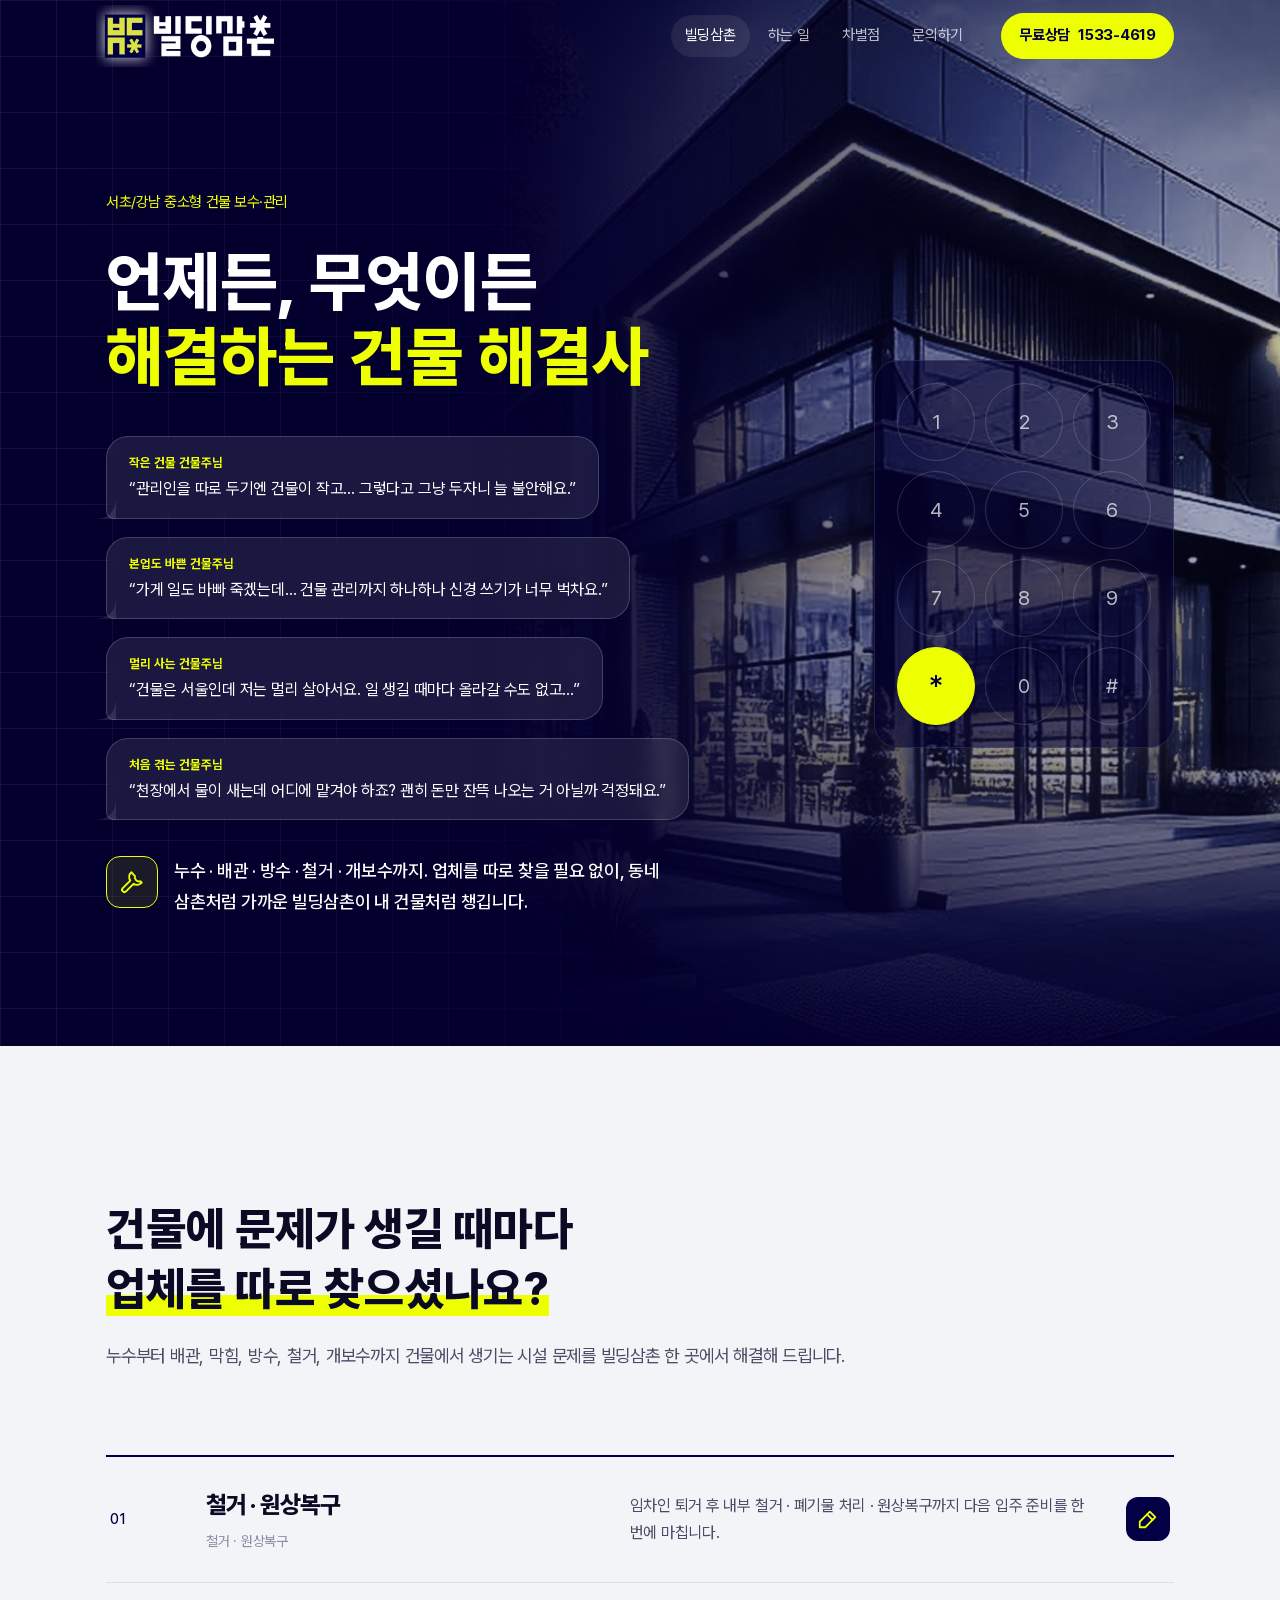
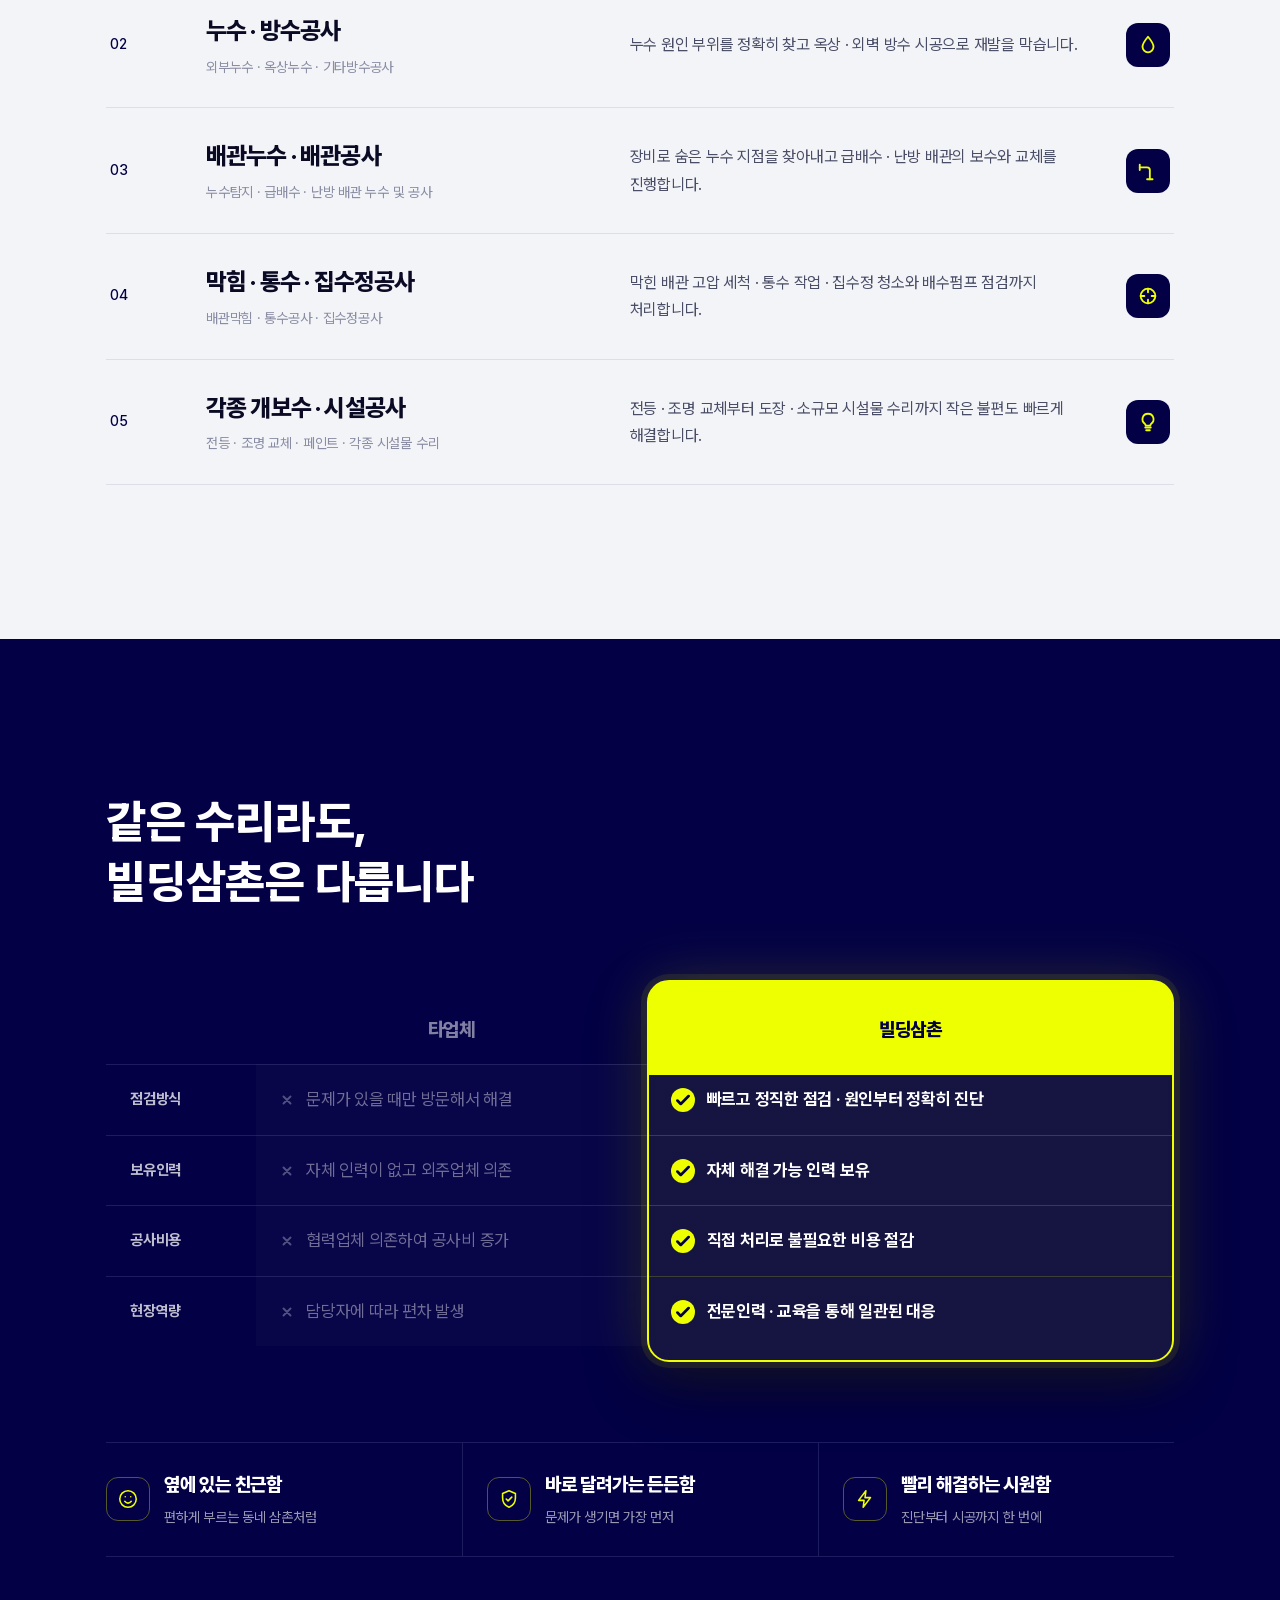
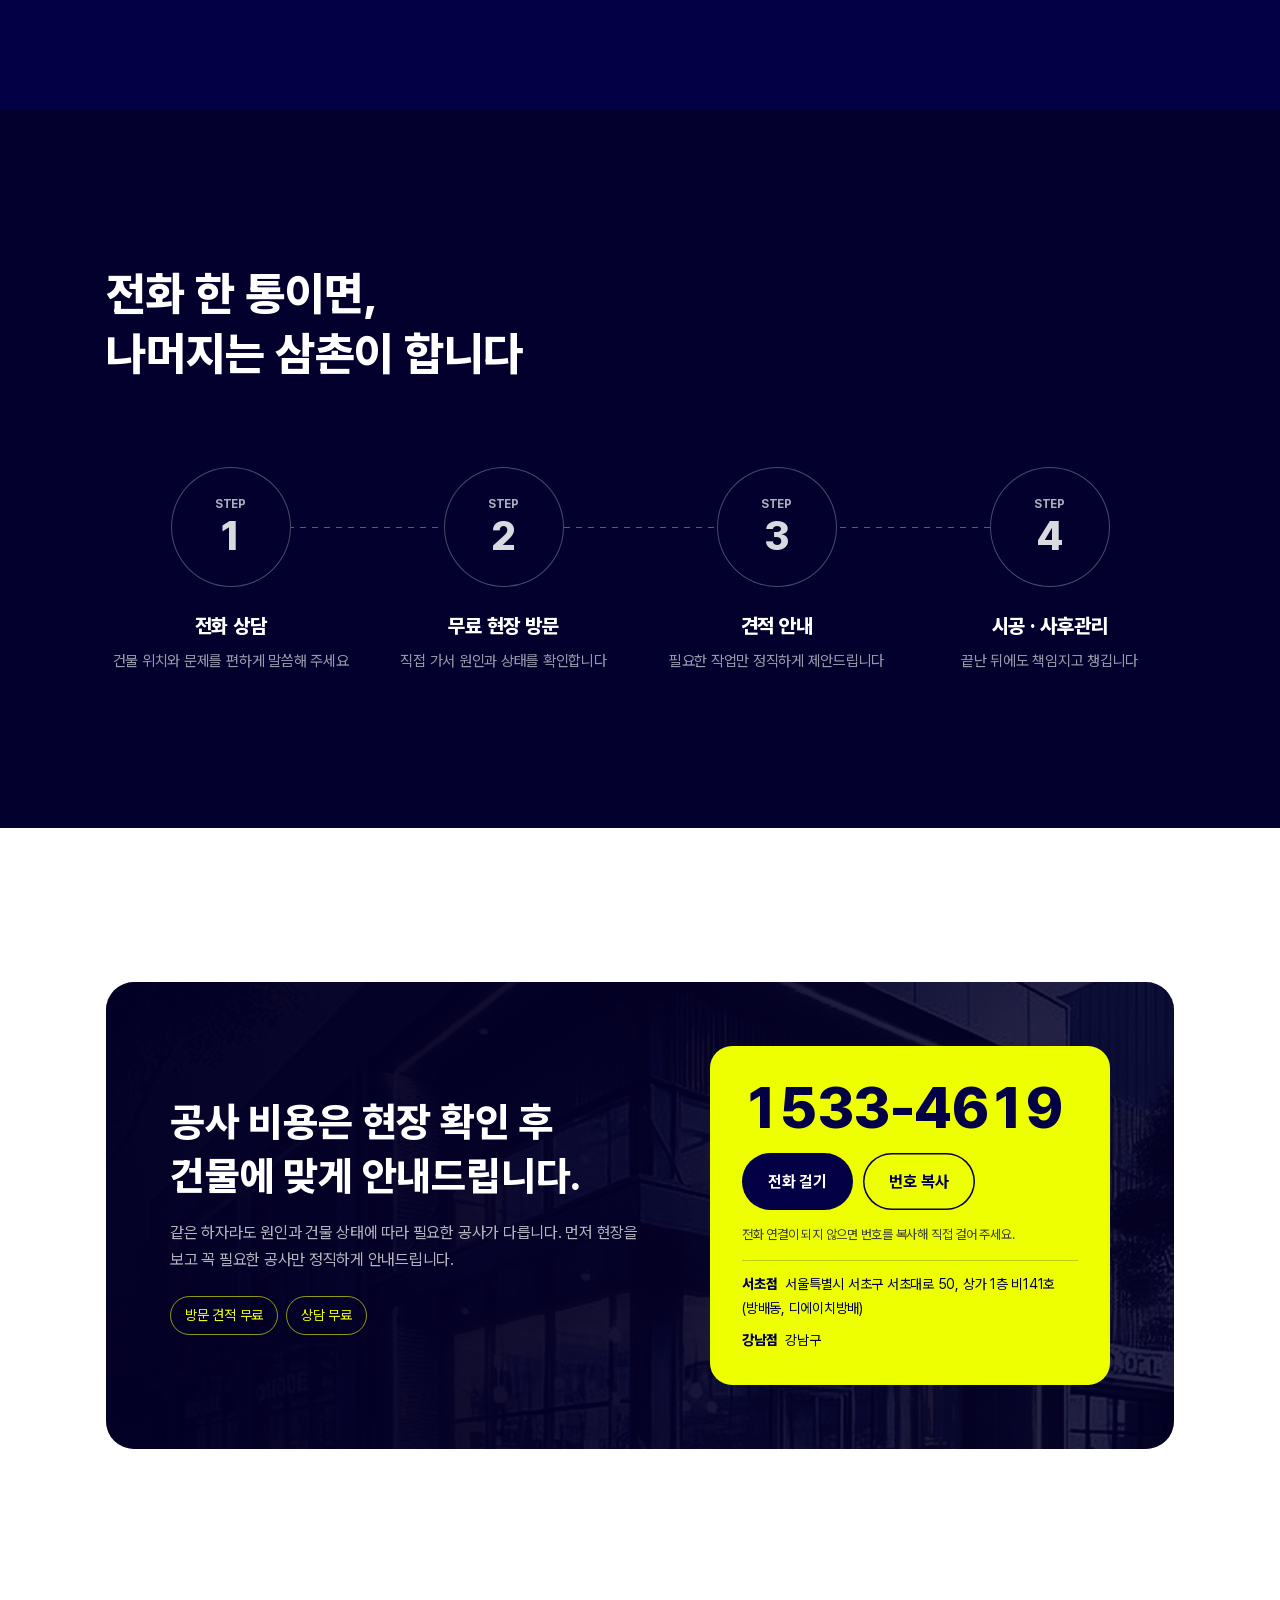
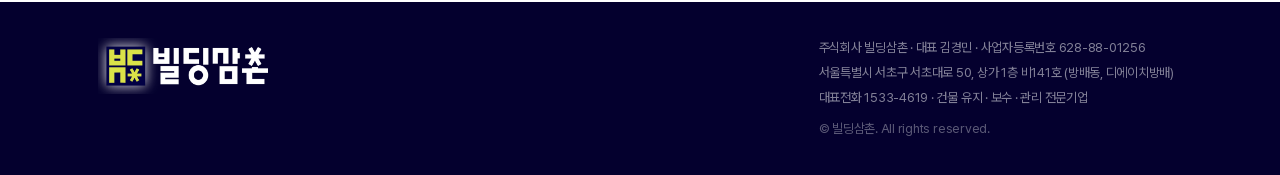
==== commit 836efab6: "index.html" ====
--- a/index.html
+++ b/index.html
@@ -533,6 +533,15 @@
   .cmp-row:last-child .cmp-o{border-bottom:1px solid rgba(255,255,255,.08);border-radius:0 0 16px 16px!important}
   .cmp-row:last-child .cmp-u{border-bottom:1.5px solid rgba(237,255,0,.6);border-radius:0 0 16px 16px!important}
 }
+
+/* hero image: seamless gradient blend (no hard edge) */
+.hero-img{background:none!important;filter:none!important;-webkit-mask-image:linear-gradient(90deg,transparent 0%,rgba(0,0,0,.35) 14%,#000 42%);mask-image:linear-gradient(90deg,transparent 0%,rgba(0,0,0,.35) 14%,#000 42%)}
+.hero-img::before{content:"";position:absolute;inset:0;background:var(--hero) center/cover no-repeat;filter:grayscale(.35) hue-rotate(8deg)}
+.hero-img::after{z-index:1;background:linear-gradient(90deg,rgba(4,0,46,.9) 0%,rgba(4,0,46,.55) 35%,rgba(4,0,46,.3) 70%,rgba(4,0,46,.2) 100%),linear-gradient(0deg,var(--night) 0%,rgba(4,0,46,0) 32%)!important}
+@media (max-width:960px){
+  .hero-img{-webkit-mask-image:none;mask-image:none}
+  .hero-img::after{background:linear-gradient(0deg,var(--night) 0%,rgba(4,0,46,.7) 40%,rgba(4,0,46,.55) 100%)!important}
+}
 </style>
 </head>
 <body>
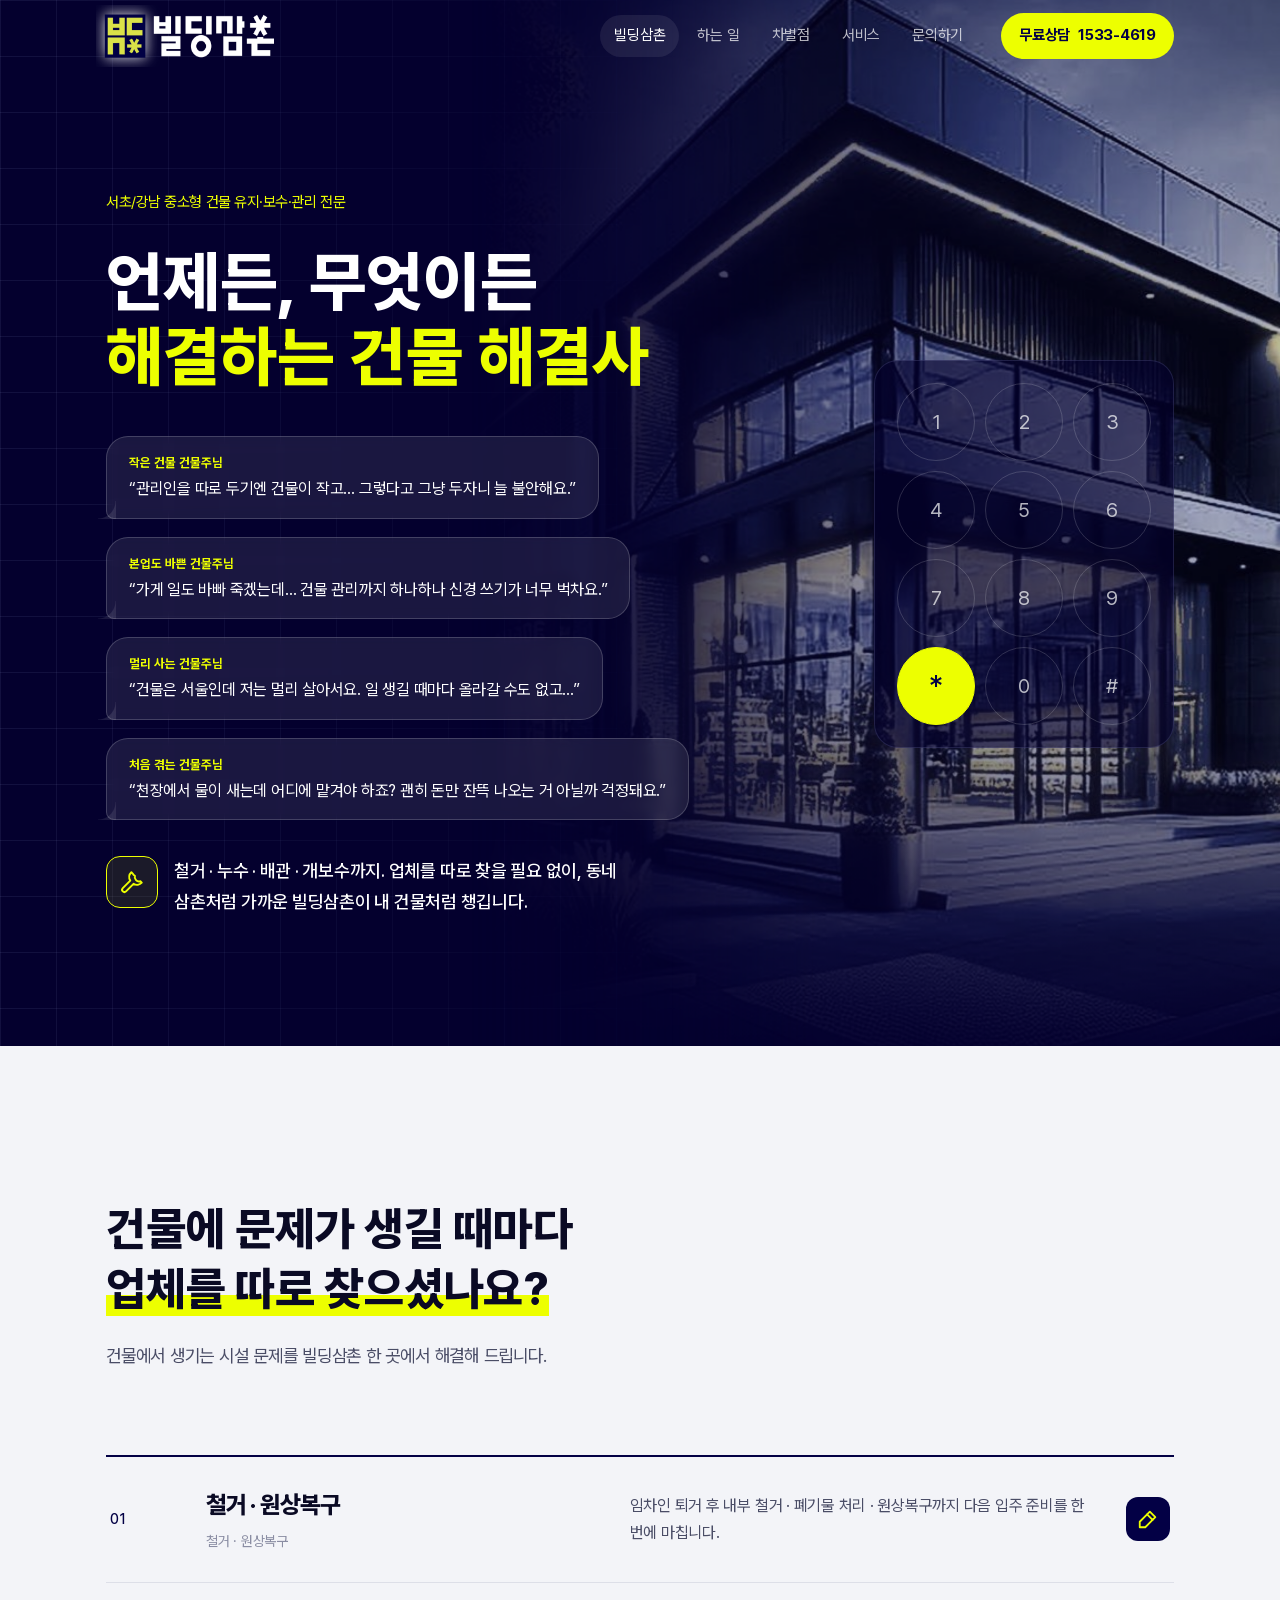
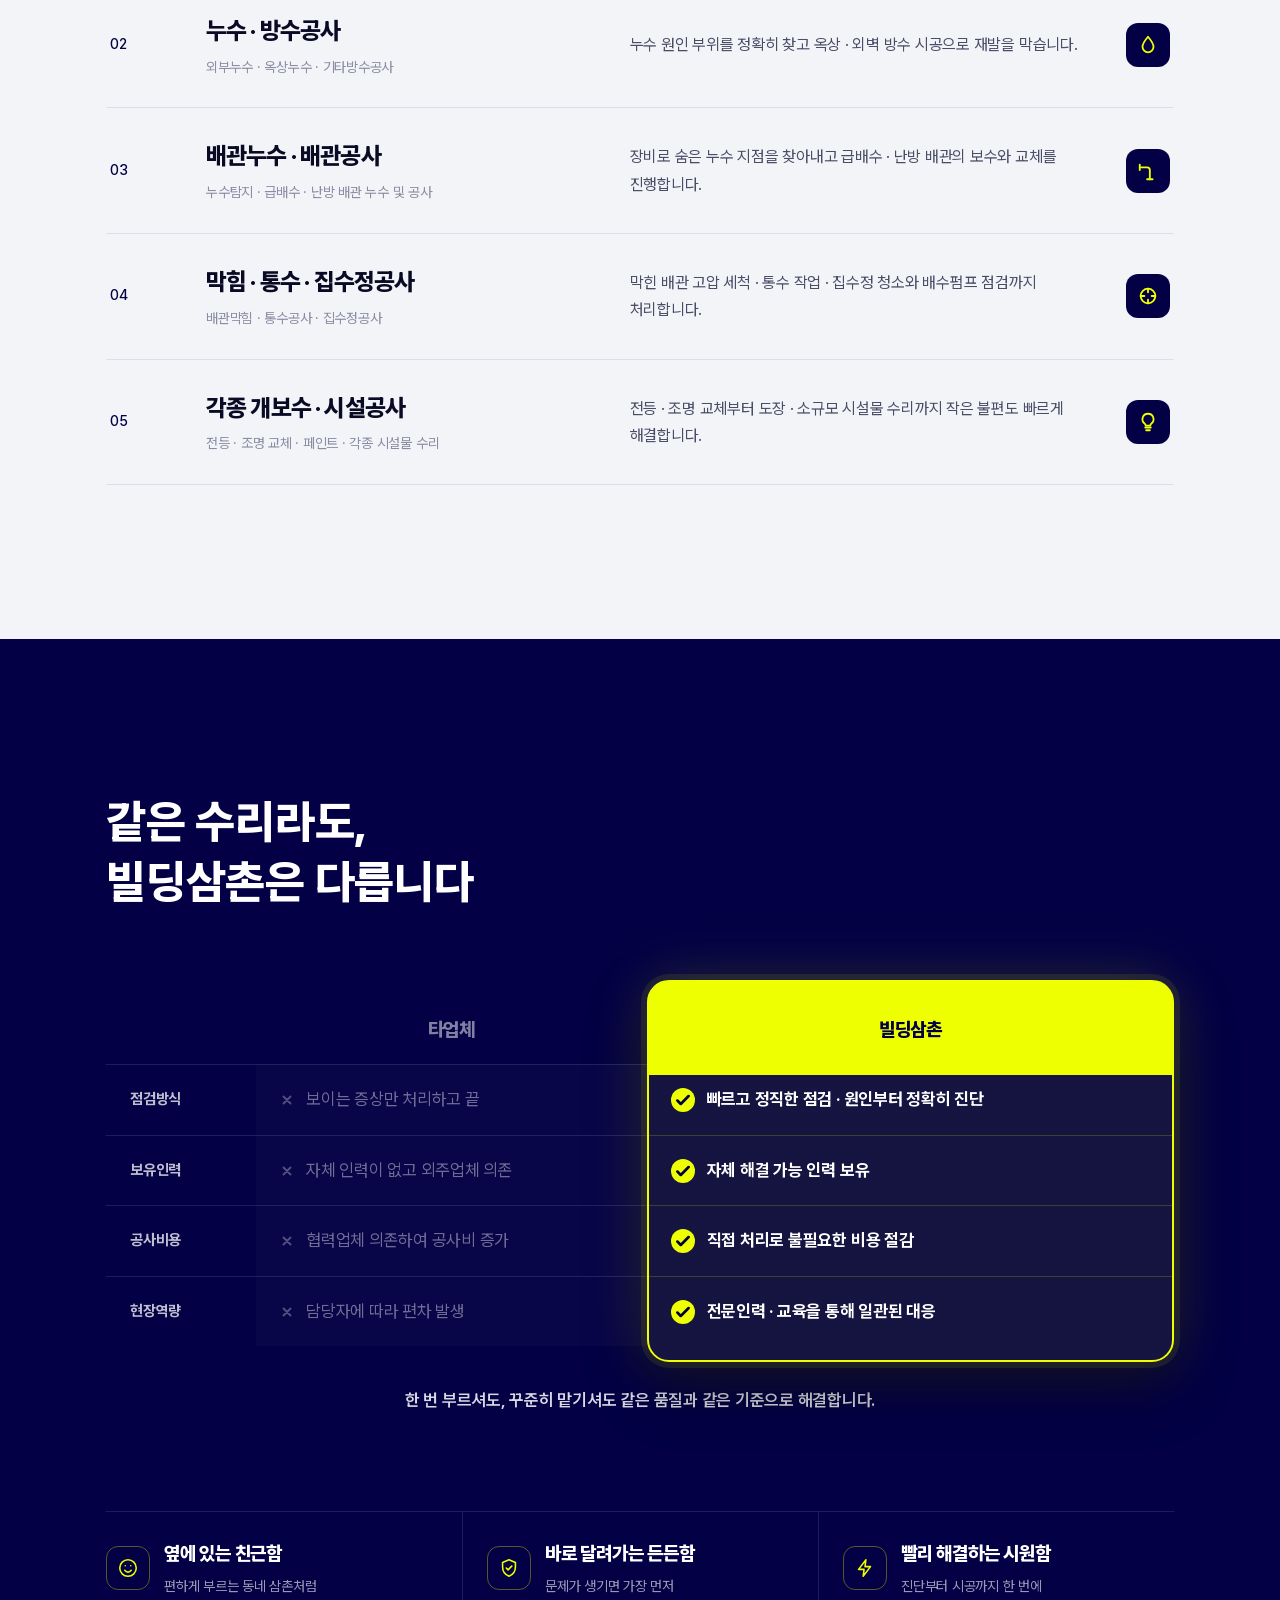
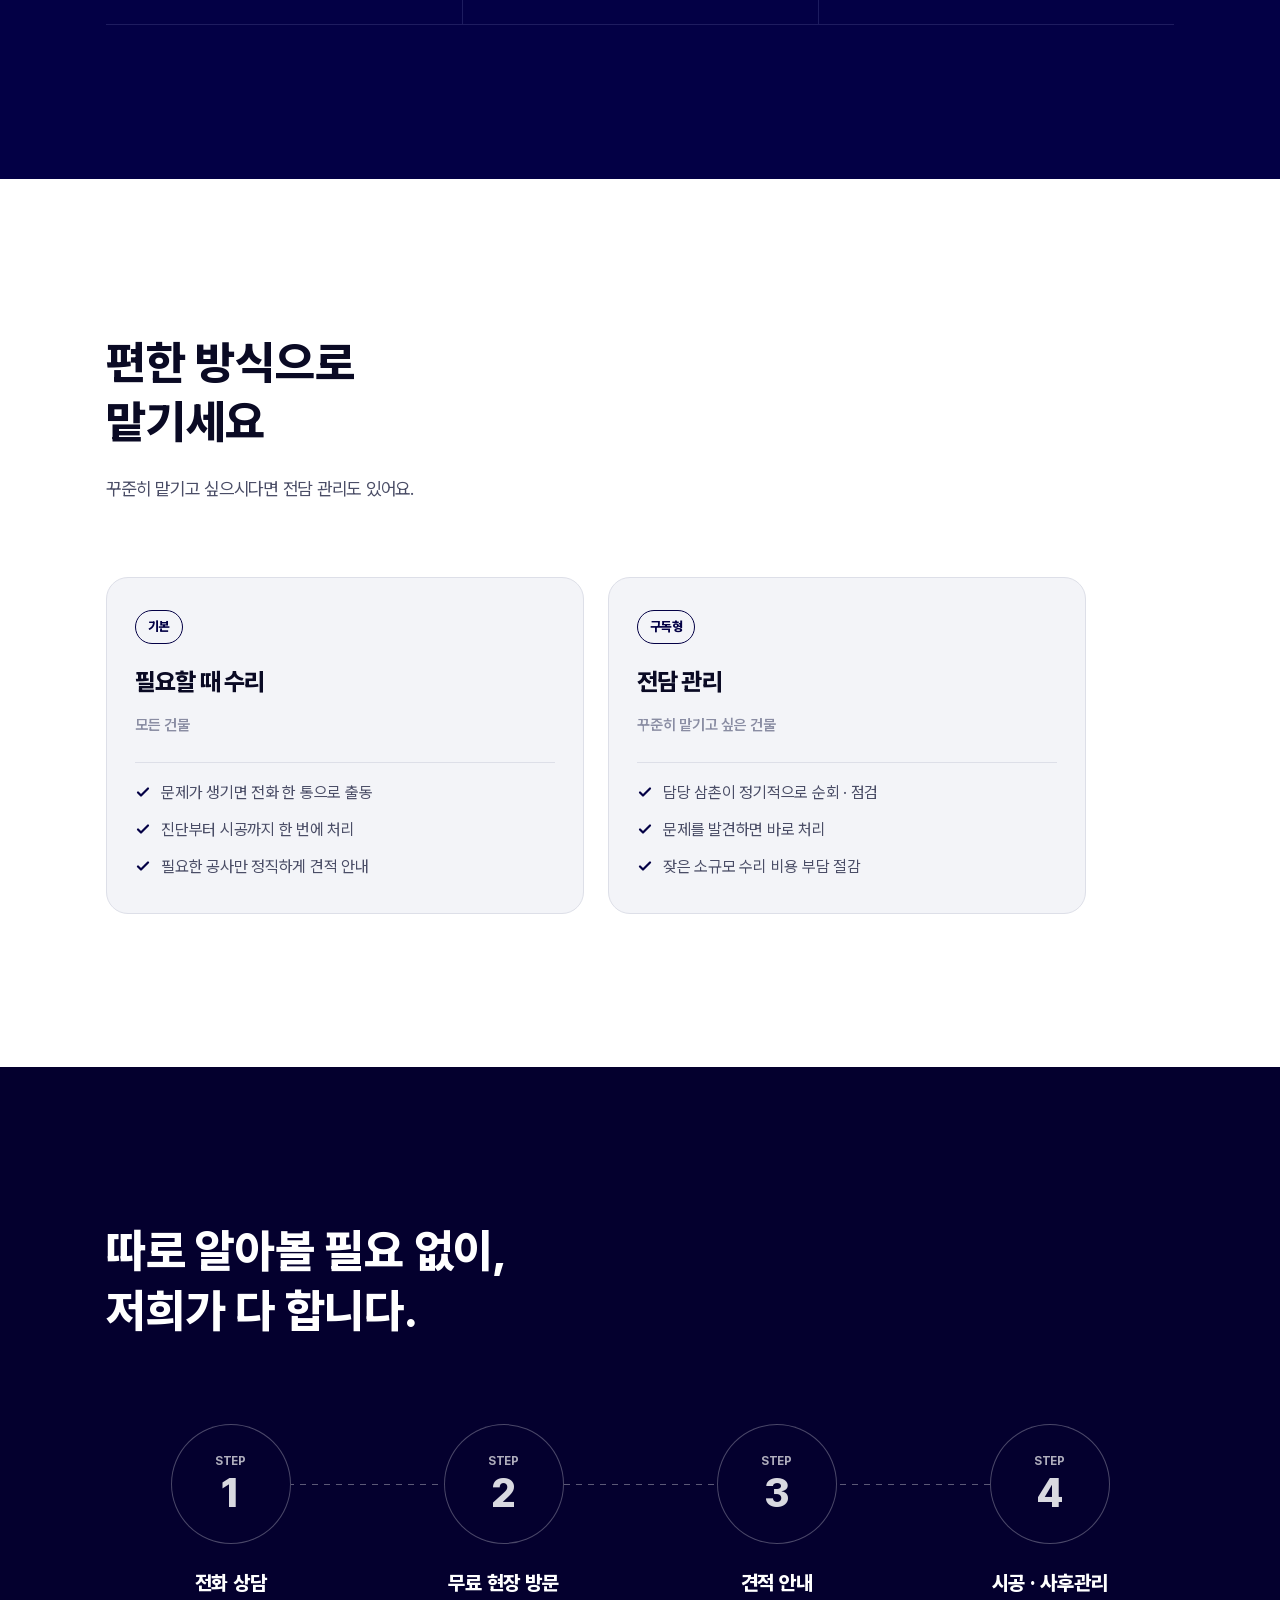
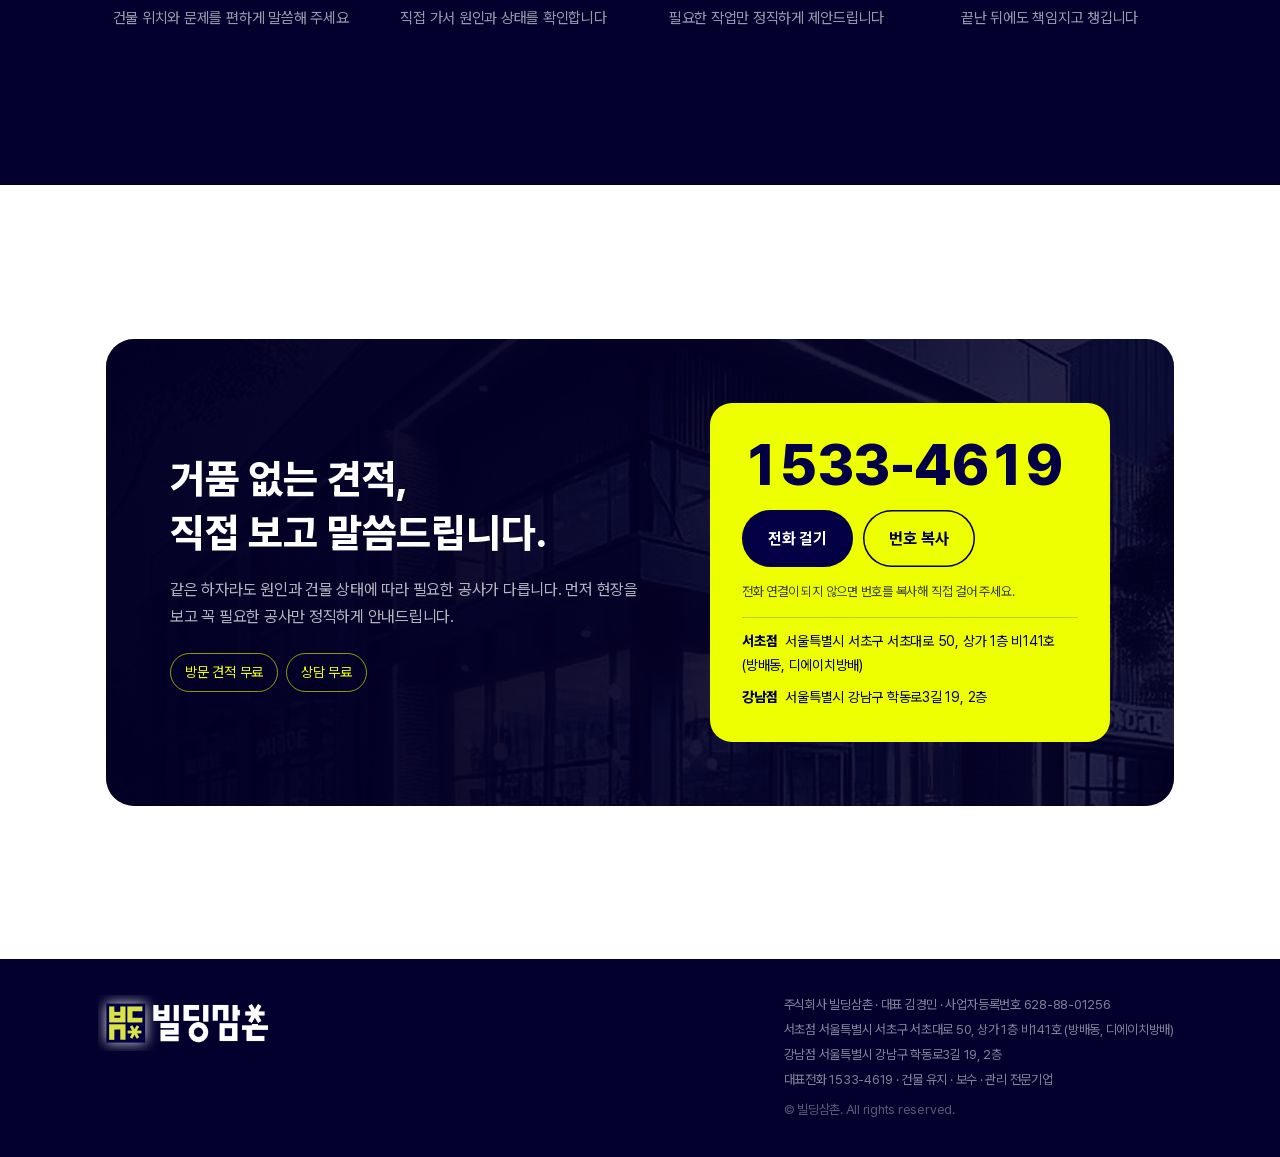
==== commit 9f86b1f8: "index.html" ====
--- a/index.html
+++ b/index.html
@@ -3,12 +3,15 @@
 <head>
 <meta charset="utf-8">
 <meta name="viewport" content="width=device-width, initial-scale=1, viewport-fit=cover">
-<meta name="description" content="서초/강남 중소형 건물 보수·관리 전문기업 빌딩삼촌. 누수 · 배관 · 방수 · 철거 · 개보수까지, 언제든 무엇이든 해결하는 건물 해결사. 무료상담 1533-4619">
+<meta http-equiv="Cache-Control" content="no-cache">
+<meta name="description" content="서초/강남 중소형 건물 유지·보수·관리 전문 빌딩삼촌. 철거 · 누수 · 배관 · 개보수까지, 언제든 무엇이든 해결하는 건물 해결사. 무료상담 1533-4619">
+<meta property="og:title" content="빌딩삼촌 | 서초/강남 중소형 건물 유지·보수·관리 전문">
+<meta property="og:description" content="언제든, 무엇이든 해결하는 건물 해결사. 무료상담 1533-4619">
 <meta name="theme-color" content="#04002E">
 <title>빌딩삼촌</title>
 
 <style>
-@font-face{font-family:"Pretendard";src:url([data-uri]) format("woff2");font-weight:100 900;font-display:swap}
+@font-face{font-family:"Pretendard";src:url([data-uri]) format("woff2");font-weight:100 900;font-display:swap}
 /* Layout: dark hero (building photo + door-lock keypad) → light service index → dark care + steps → light contact with dark building card. Single committed look. */
 :root{
   --night:#04002E; --navy:#030045; --navy-2:#0B0B5A; --line-d:rgba(190,200,255,.14);
@@ -542,6 +545,58 @@
   .hero-img{-webkit-mask-image:none;mask-image:none}
   .hero-img::after{background:linear-gradient(0deg,var(--night) 0%,rgba(4,0,46,.7) 40%,rgba(4,0,46,.55) 100%)!important}
 }
+
+/* mobile: solid header + contained hero image band */
+@media (max-width:760px){
+  .hd,.hd.solid{background:rgba(4,0,46,.97)!important;backdrop-filter:blur(12px);-webkit-backdrop-filter:blur(12px);border-bottom:1px solid var(--line-d)}
+  .nav{background:rgba(4,0,46,.97)!important}
+}
+@media (max-width:960px){
+  .hero-img{inset:0!important;width:100%!important;opacity:1!important;transform:none!important}
+  .hero-img::before{top:120px;bottom:auto;height:min(120vw,560px);background-size:cover;background-position:center 30%;opacity:.55;-webkit-mask-image:linear-gradient(180deg,transparent 0%,#000 22%,#000 70%,transparent 100%);mask-image:linear-gradient(180deg,transparent 0%,#000 22%,#000 70%,transparent 100%)}
+  .hero-img::after{background:linear-gradient(180deg,rgba(4,0,46,.35) 0%,rgba(4,0,46,.55) 100%)!important}
+}
+
+/* Plans (service categories) */
+.sec-plans{background:var(--white);color:var(--ink);padding-block:clamp(110px,12vw,168px)}
+.pls{margin-top:72px;display:grid;grid-template-columns:repeat(2,minmax(0,1fr));gap:24px;align-items:stretch;max-width:980px}
+.pl{display:flex;flex-direction:column;gap:10px;padding:32px 28px;border-radius:22px;background:var(--paper);border:1px solid var(--line);transition:transform .3s,box-shadow .3s}
+.pl:hover{transform:translateY(-4px);box-shadow:0 18px 40px rgba(3,0,69,.08)}
+.pl-tag{align-self:flex-start;font-size:13px;font-weight:800;padding:5px 12px;border-radius:999px;background:var(--navy);color:#fff}
+.pl h3{margin-top:8px;font-size:24px;font-weight:800}
+.pl-who{font-size:15px;color:var(--ink-3);font-weight:600}
+.pl ul{list-style:none;margin:14px 0 0;padding:16px 0 0;border-top:1px solid var(--line);display:grid;gap:10px}
+.pl li{display:grid;grid-template-columns:18px minmax(0,1fr);gap:8px;font-size:16px;color:var(--ink-2)}
+.pl li svg{margin-top:5px;color:var(--navy)}
+.pl.feat{background:var(--navy);color:#fff;border-color:var(--navy)}
+.pl.feat .pl-tag{background:var(--yellow);color:var(--navy)}
+.pl.feat .pl-who{color:rgba(255,255,255,.6)}
+.pl.feat ul{border-color:rgba(255,255,255,.15)}
+.pl.feat li{color:rgba(255,255,255,.88)}
+.pl.feat li svg{color:var(--yellow)}
+.cmp-note{margin-top:40px;text-align:center;font-size:17px;font-weight:600;color:rgba(255,255,255,.85)}
+@media (max-width:960px){.pls{grid-template-columns:minmax(0,1fr)}}
+@media (max-width:760px){
+  .sec-plans{padding-block:104px}
+  .pls{margin-top:52px;gap:16px}
+  .pl{padding:28px 24px}
+  .pl h3{font-size:22px}
+  .pl-who{font-size:15.4px}
+  .pl li{font-size:17px}
+  .cmp-note{margin-top:32px;font-size:16.5px;text-align:left}
+}
+
+/* plans: equal weight */
+.pl-tag{background:transparent!important;color:var(--navy)!important;border:1.5px solid var(--navy)}
+
+.cmp-note{font-family:var(--f-sans)!important;font-weight:600!important}
+.cmp-note *{font-size:inherit;font-weight:inherit}
+
+/* service cards: alternating navy border pulse */
+.pl{position:relative}
+.pl::after{content:"";position:absolute;inset:-1px;border-radius:inherit;border:2px solid var(--navy);opacity:0;pointer-events:none;animation:beat 4s infinite}
+.pls .pl:nth-child(2)::after{animation-delay:2s}
+@keyframes beat{0%{opacity:0;transform:scale(1)}8%{opacity:1;transform:scale(1.012)}16%{opacity:.35;transform:scale(1)}24%{opacity:1;transform:scale(1.012)}40%{opacity:0;transform:scale(1)}100%{opacity:0}}
 </style>
 </head>
 <body>
@@ -552,6 +607,7 @@
       <a href="#about" data-sec="about">빌딩삼촌</a>
       <a href="#service" data-sec="service">하는 일</a>
       <a href="#compare" data-sec="compare">차별점</a>
+      <a href="#plans" data-sec="plans">서비스</a>
       <a href="#contact" data-sec="contact">문의하기</a>
     </nav>
     <a href="#contact" class="hd-cta"><span class="t">무료상담</span> 1533-4619</a>
@@ -564,7 +620,7 @@
   <div class="grid-bg" aria-hidden="true"></div>
   <div class="wrap hero-in">
     <div class="hero-left">
-      <span class="eyebrow mono kicker ld">서초/강남 중소형 건물 보수·관리</span>
+      <span class="eyebrow mono kicker ld">서초/강남 중소형 건물 유지·보수·관리 전문</span>
       <h1 class="ld" style="animation-delay:.1s">언제든, 무엇이든<br><em>해결하는 건물 해결사</em></h1>
       <div class="voice" aria-label="건물주들의 고민">
         <p class="vb l"><span class="who">작은 건물 건물주님</span>“관리인을 따로 두기엔 건물이 작고… 그렇다고 그냥 두자니 늘 불안해요.”</p>
@@ -572,7 +628,7 @@
         <p class="vb l"><span class="who">멀리 사는 건물주님</span>“건물은 서울인데 저는 멀리 살아서요. 일 생길 때마다 올라갈 수도 없고…”</p>
         <p class="vb r"><span class="who">처음 겪는 건물주님</span>“천장에서 물이 새는데 어디에 맡겨야 하죠? 괜히 돈만 잔뜩 나오는 거 아닐까 걱정돼요.”</p>
       </div>
-      <div class="lead sol ld" style="animation-delay:2.1s"><span class="sol-ic"><svg viewBox="0 0 24 24" aria-hidden="true"><path d="M14.7 6.3a4 4 0 0 0 5 5L21 12.6a6 6 0 0 1-7.6 1.1l-6.9 6.9a2.1 2.1 0 0 1-3-3l6.9-6.9A6 6 0 0 1 11.4 3l1.3 1.3a4 4 0 0 0 2 2z"/></svg></span><p>누수 · 배관 · 방수 · 철거 · 개보수까지. 업체를 따로 찾을 필요 없이, 동네 삼촌처럼 가까운 빌딩삼촌이 내 건물처럼 챙깁니다.</p></div>
+      <div class="lead sol ld" style="animation-delay:2.1s"><span class="sol-ic"><svg viewBox="0 0 24 24" aria-hidden="true"><path d="M14.7 6.3a4 4 0 0 0 5 5L21 12.6a6 6 0 0 1-7.6 1.1l-6.9 6.9a2.1 2.1 0 0 1-3-3l6.9-6.9A6 6 0 0 1 11.4 3l1.3 1.3a4 4 0 0 0 2 2z"/></svg></span><p>철거 · 누수 · 배관 · 개보수까지. 업체를 따로 찾을 필요 없이, 동네 삼촌처럼 가까운 빌딩삼촌이 내 건물처럼 챙깁니다.</p></div>
     </div>
     <div class="pad-box ld" style="animation-delay:.25s">
       <div class="pad" aria-hidden="true">
@@ -590,7 +646,7 @@
   <div class="wrap">
     <div class="head rv wait">
       <h2>건물에 문제가 생길 때마다<br><span class="hl">업체를 따로 찾으셨나요?</span></h2>
-      <p>누수부터 배관, 막힘, 방수, 철거, 개보수까지 건물에서 생기는 시설 문제를 빌딩삼촌 한 곳에서 해결해 드립니다.</p>
+      <p>건물에서 생기는 시설 문제를 빌딩삼촌 한 곳에서 해결해 드립니다.</p>
     </div>
     <div class="svc" role="list">
       <div class="svc-item rv wait" role="listitem"><span class="svc-no">01</span>
@@ -617,6 +673,7 @@
   </div>
 </section>
 
+
 <section class="sec-dark" id="compare">
   <div class="wrap">
     <div class="head rv wait">
@@ -625,11 +682,13 @@
     <div class="cmp" role="table" aria-label="타업체와 빌딩삼촌 비교">
       <div class="cmp-hl" aria-hidden="true"></div>
       <div class="cmp-row cmp-head" role="row"><span class="cmp-k" role="columnheader"></span><span class="cmp-o" role="columnheader">타업체</span><span class="cmp-u" role="columnheader">빌딩삼촌</span></div>
-        <div class="cmp-row rv wait" role="row"><span class="cmp-k" role="rowheader">점검방식</span><span class="cmp-o" role="cell"><svg width="14" height="14" viewBox="0 0 16 16" aria-hidden="true"><path d="M4 4l8 8M12 4l-8 8" fill="none" stroke="currentColor" stroke-width="2.2" stroke-linecap="round"/></svg>문제가 있을 때만 방문해서 해결</span><span class="cmp-u" role="cell"><svg width="14" height="14" viewBox="0 0 16 16" aria-hidden="true"><path d="M3 8.5l3 3 7-7" fill="none" stroke="currentColor" stroke-width="2.4" stroke-linecap="round" stroke-linejoin="round"/></svg><span class="cmp-t"><em class="cmp-tag">점검방식</em>빠르고 정직한 점검 · 원인부터 정확히 진단</span></span></div>
+        <div class="cmp-row rv wait" role="row"><span class="cmp-k" role="rowheader">점검방식</span><span class="cmp-o" role="cell"><svg width="14" height="14" viewBox="0 0 16 16" aria-hidden="true"><path d="M4 4l8 8M12 4l-8 8" fill="none" stroke="currentColor" stroke-width="2.2" stroke-linecap="round"/></svg>보이는 증상만 처리하고 끝</span><span class="cmp-u" role="cell"><svg width="14" height="14" viewBox="0 0 16 16" aria-hidden="true"><path d="M3 8.5l3 3 7-7" fill="none" stroke="currentColor" stroke-width="2.4" stroke-linecap="round" stroke-linejoin="round"/></svg><span class="cmp-t"><em class="cmp-tag">점검방식</em>빠르고 정직한 점검 · 원인부터 정확히 진단</span></span></div>
         <div class="cmp-row rv wait" role="row"><span class="cmp-k" role="rowheader">보유인력</span><span class="cmp-o" role="cell"><svg width="14" height="14" viewBox="0 0 16 16" aria-hidden="true"><path d="M4 4l8 8M12 4l-8 8" fill="none" stroke="currentColor" stroke-width="2.2" stroke-linecap="round"/></svg>자체 인력이 없고 외주업체 의존</span><span class="cmp-u" role="cell"><svg width="14" height="14" viewBox="0 0 16 16" aria-hidden="true"><path d="M3 8.5l3 3 7-7" fill="none" stroke="currentColor" stroke-width="2.4" stroke-linecap="round" stroke-linejoin="round"/></svg><span class="cmp-t"><em class="cmp-tag">보유인력</em>자체 해결 가능 인력 보유</span></span></div>
         <div class="cmp-row rv wait" role="row"><span class="cmp-k" role="rowheader">공사비용</span><span class="cmp-o" role="cell"><svg width="14" height="14" viewBox="0 0 16 16" aria-hidden="true"><path d="M4 4l8 8M12 4l-8 8" fill="none" stroke="currentColor" stroke-width="2.2" stroke-linecap="round"/></svg>협력업체 의존하여 공사비 증가</span><span class="cmp-u" role="cell"><svg width="14" height="14" viewBox="0 0 16 16" aria-hidden="true"><path d="M3 8.5l3 3 7-7" fill="none" stroke="currentColor" stroke-width="2.4" stroke-linecap="round" stroke-linejoin="round"/></svg><span class="cmp-t"><em class="cmp-tag">공사비용</em>직접 처리로 불필요한 비용 절감</span></span></div>
         <div class="cmp-row rv wait" role="row"><span class="cmp-k" role="rowheader">현장역량</span><span class="cmp-o" role="cell"><svg width="14" height="14" viewBox="0 0 16 16" aria-hidden="true"><path d="M4 4l8 8M12 4l-8 8" fill="none" stroke="currentColor" stroke-width="2.2" stroke-linecap="round"/></svg>담당자에 따라 편차 발생</span><span class="cmp-u" role="cell"><svg width="14" height="14" viewBox="0 0 16 16" aria-hidden="true"><path d="M3 8.5l3 3 7-7" fill="none" stroke="currentColor" stroke-width="2.4" stroke-linecap="round" stroke-linejoin="round"/></svg><span class="cmp-t"><em class="cmp-tag">현장역량</em>전문인력 · 교육을 통해 일관된 대응</span></span></div>
     </div>
+
+    <p class="cmp-note rv wait">한 번 부르셔도, 꾸준히 맡기셔도 같은 품질과 같은 기준으로 해결합니다.</p>
 
     <div class="vals" role="list">
       <div class="val rv wait" role="listitem"><i class="val-ic" aria-hidden="true"><svg viewBox="0 0 24 24"><circle cx="12" cy="12" r="9"/><path d="M8.5 14.5c1 1.3 2.2 2 3.5 2s2.5-.7 3.5-2"/><path d="M9 9.5h.01M15 9.5h.01"/></svg></i><b>옆에 있는 친근함</b><span>편하게 부르는 동네 삼촌처럼</span></div>
@@ -640,9 +699,22 @@
 </section>
 
 
+<section class="sec-plans" id="plans">
+  <div class="wrap">
+    <div class="head rv wait">
+      <h2>편한 방식으로<br>맡기세요</h2>
+      <p>꾸준히 맡기고 싶으시다면 전담 관리도 있어요.</p>
+    </div>
+    <div class="pls">
+      <article class="pl  rv wait"><span class="pl-tag">기본</span><h3>필요할 때 수리</h3><p class="pl-who">모든 건물</p><ul><li><svg width="16" height="16" viewBox="0 0 16 16" aria-hidden="true"><path d="M3 8.5l3 3 7-7" fill="none" stroke="currentColor" stroke-width="2.2" stroke-linecap="round" stroke-linejoin="round"/></svg>문제가 생기면 전화 한 통으로 출동</li><li><svg width="16" height="16" viewBox="0 0 16 16" aria-hidden="true"><path d="M3 8.5l3 3 7-7" fill="none" stroke="currentColor" stroke-width="2.2" stroke-linecap="round" stroke-linejoin="round"/></svg>진단부터 시공까지 한 번에 처리</li><li><svg width="16" height="16" viewBox="0 0 16 16" aria-hidden="true"><path d="M3 8.5l3 3 7-7" fill="none" stroke="currentColor" stroke-width="2.2" stroke-linecap="round" stroke-linejoin="round"/></svg>필요한 공사만 정직하게 견적 안내</li></ul></article>
+      <article class="pl rv wait"><span class="pl-tag">구독형</span><h3>전담 관리</h3><p class="pl-who">꾸준히 맡기고 싶은 건물</p><ul><li><svg width="16" height="16" viewBox="0 0 16 16" aria-hidden="true"><path d="M3 8.5l3 3 7-7" fill="none" stroke="currentColor" stroke-width="2.2" stroke-linecap="round" stroke-linejoin="round"/></svg>담당 삼촌이 정기적으로 순회 · 점검</li><li><svg width="16" height="16" viewBox="0 0 16 16" aria-hidden="true"><path d="M3 8.5l3 3 7-7" fill="none" stroke="currentColor" stroke-width="2.2" stroke-linecap="round" stroke-linejoin="round"/></svg>문제를 발견하면 바로 처리</li><li><svg width="16" height="16" viewBox="0 0 16 16" aria-hidden="true"><path d="M3 8.5l3 3 7-7" fill="none" stroke="currentColor" stroke-width="2.2" stroke-linecap="round" stroke-linejoin="round"/></svg>잦은 소규모 수리 비용 부담 절감</li></ul></article>
+    </div>
+  </div>
+</section>
+
 <section class="sec-flow" aria-label="진행 절차">
   <div class="wrap">
-    <div class="head rv wait"><h2>전화 한 통이면,<br>나머지는 삼촌이 합니다</h2></div>
+    <div class="head rv wait"><h2>따로 알아볼 필요 없이,<br>저희가 다 합니다.</h2></div>
     <ol class="flow">
       <li class="fl rv wait"><span class="dot"><small>STEP</small>1</span><div><b>전화 상담</b><p>건물 위치와 문제를 편하게 말씀해 주세요</p></div></li>
       <li class="fl rv wait"><span class="dot"><small>STEP</small>2</span><div><b>무료 현장 방문</b><p>직접 가서 원인과 상태를 확인합니다</p></div></li>
@@ -657,7 +729,7 @@
     <div class="ct-card rv wait">
       <div class="ct-bg" aria-hidden="true"></div>
       <div class="ct-txt">
-        <h2>공사 비용은 현장 확인 후<br>건물에 맞게 안내드립니다.</h2>
+        <h2>거품 없는 견적,<br>직접 보고 말씀드립니다.</h2>
         <p class="sub">같은 하자라도 원인과 건물 상태에 따라 필요한 공사가 다릅니다. 먼저 현장을 보고 꼭 필요한 공사만 정직하게 안내드립니다.</p>
         <div class="chips"><span>방문 견적 무료</span><span>상담 무료</span></div>
       </div>
@@ -668,7 +740,7 @@
           <button type="button" class="btn btn-line" id="copyBtn">번호 복사</button>
         </div>
         <small>전화 연결이 되지 않으면 번호를 복사해 직접 걸어 주세요.</small>
-        <div class="branches"><p><b>서초점</b>서울특별시 서초구 서초대로 50, 상가 1층 비141호 (방배동, 디에이치방배)</p><p><b>강남점</b>강남구</p></div>
+        <div class="branches"><p><b>서초점</b>서울특별시 서초구 서초대로 50, 상가 1층 비141호 (방배동, 디에이치방배)</p><p><b>강남점</b>서울특별시 강남구 학동로3길 19, 2층</p></div>
       </div>
     </div>
   </div>
@@ -680,7 +752,8 @@
     <img src="[data-uri]" alt="빌딩삼촌" width="121" height="40">
     <div class="ft-info">
       <p><span>주식회사 빌딩삼촌</span> · <span>대표 김경민</span> · <span>사업자등록번호 628-88-01256</span></p>
-      <p>서울특별시 서초구 서초대로 50, 상가 1층 비141호 (방배동, 디에이치방배)</p>
+      <p>서초점 서울특별시 서초구 서초대로 50, 상가 1층 비141호 (방배동, 디에이치방배)</p>
+      <p>강남점 서울특별시 강남구 학동로3길 19, 2층</p>
       <p><span>대표전화 1533-4619</span> · <span>건물 유지 · 보수 · 관리 전문기업</span></p>
       <p class="copy">© 빌딩삼촌. All rights reserved.</p>
     </div>
@@ -700,7 +773,7 @@
   var mc=document.getElementById('mcall'),ct=document.getElementById('contact');
   function onScroll(){var y=window.scrollY||0;hd.classList.toggle('solid',y>30);top.classList.toggle('show',y>600);
     if(mc){var r=ct.getBoundingClientRect();mc.classList.toggle('show',y>300);}
-    if(!reduce&&img&&y<1200) img.style.transform='translateY('+(y*0.25)+'px) scale(1.04)';}
+    if(!reduce&&img&&y<1200&&innerWidth>960) img.style.transform='translateY('+(y*0.25)+'px) scale(1.04)';}
   addEventListener('scroll',onScroll,{passive:true});onScroll();
   top.addEventListener('click',function(){scrollTo({top:0,behavior:reduce?'auto':'smooth'})});
 
@@ -724,7 +797,7 @@
     var so=new IntersectionObserver(function(ents){
       ents.forEach(function(e){ if(e.isIntersecting){ links.forEach(function(a){a.classList.toggle('on',a.getAttribute('data-sec')===e.target.id)}); } });
     },{rootMargin:'-45% 0px -50% 0px'});
-    ['about','service','compare','contact'].forEach(function(id){var s=document.getElementById(id); if(s) so.observe(s);});
+    ['about','service','compare','plans','contact'].forEach(function(id){var s=document.getElementById(id); if(s) so.observe(s);});
   }
 
   var cb=document.getElementById('copyBtn');
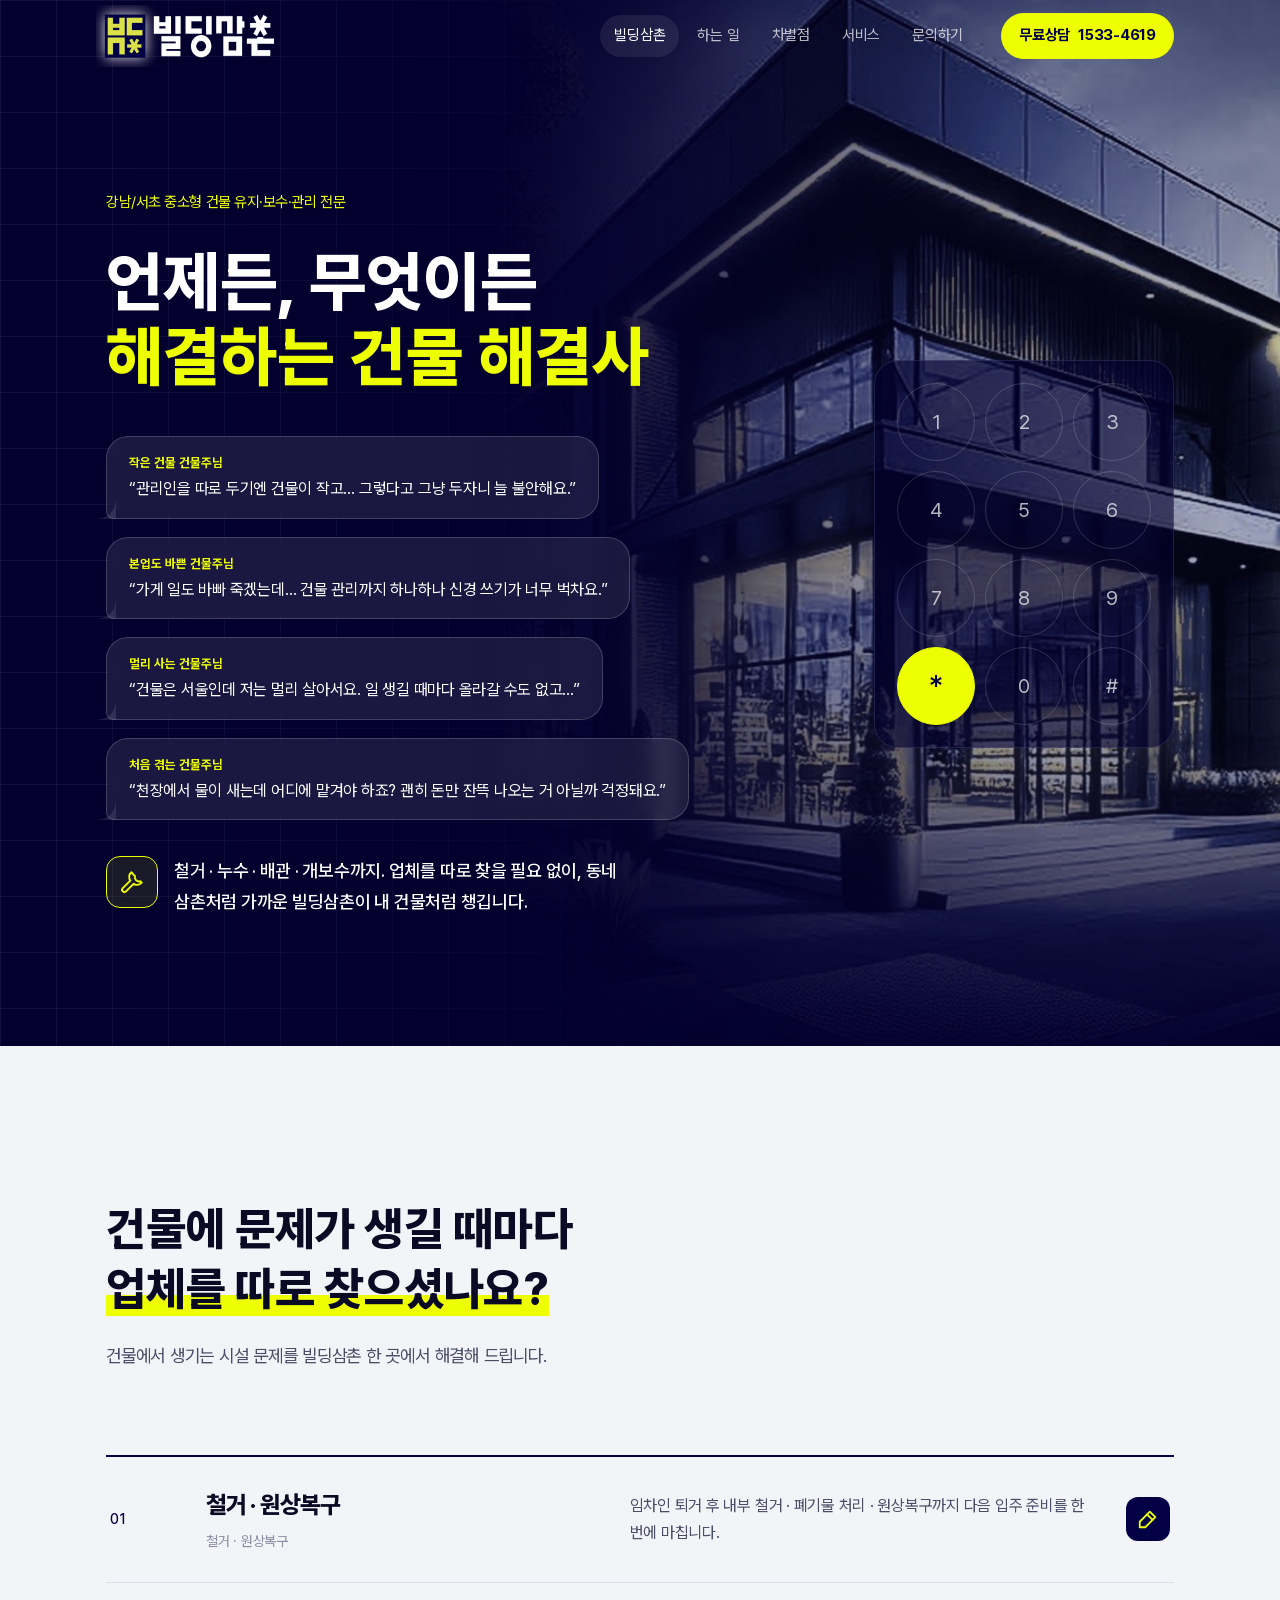
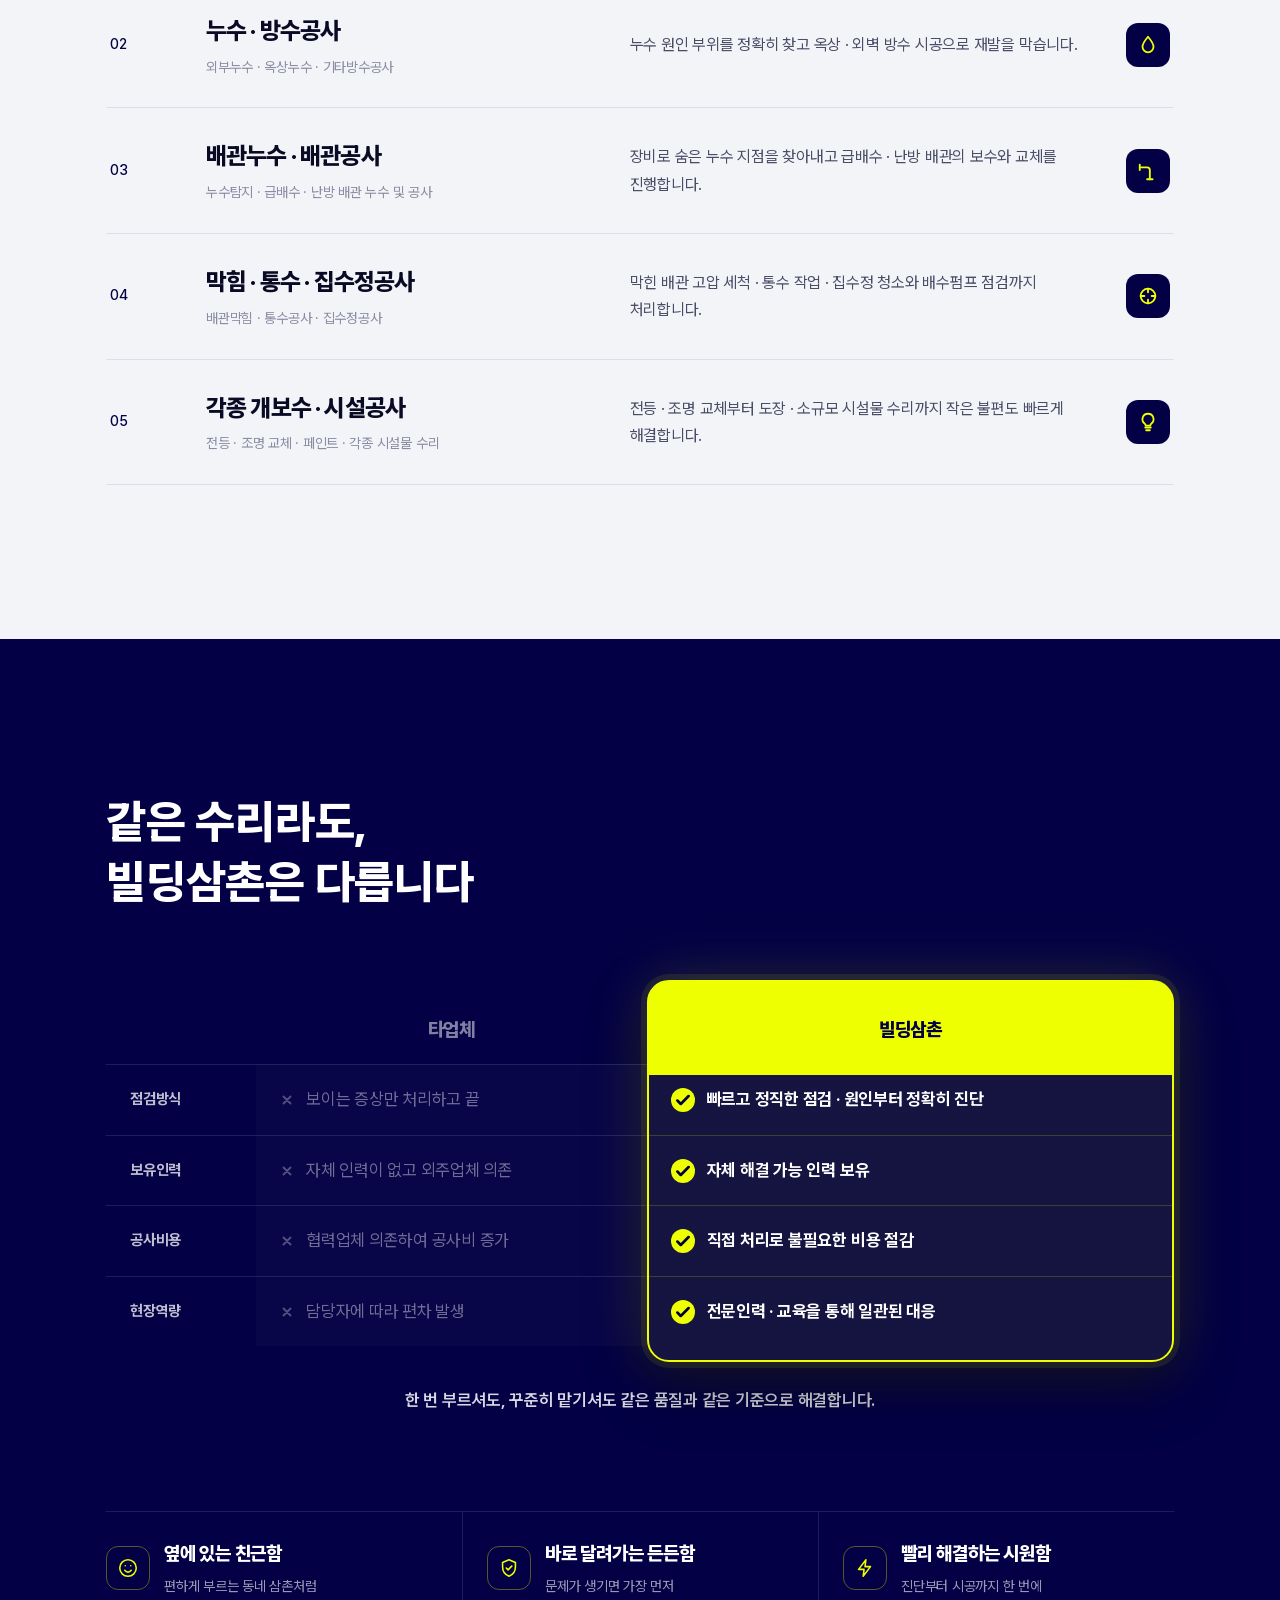
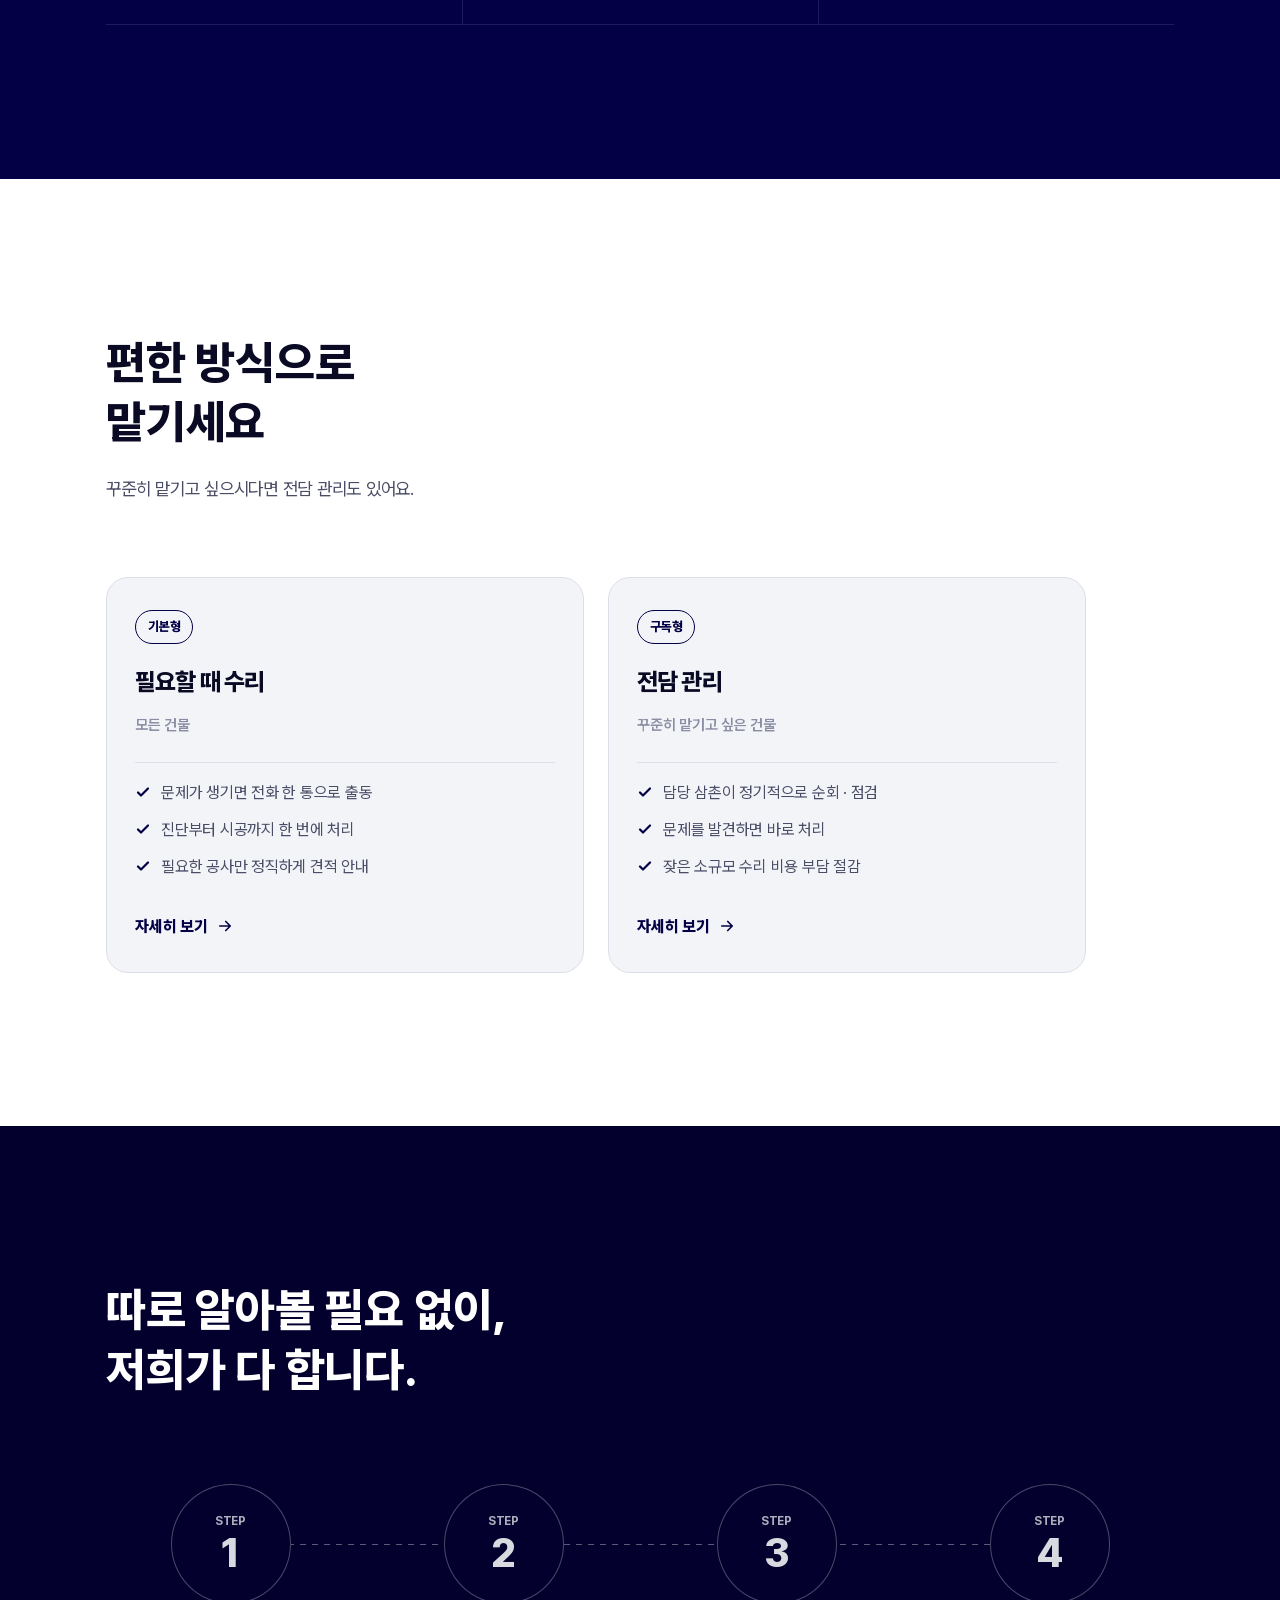
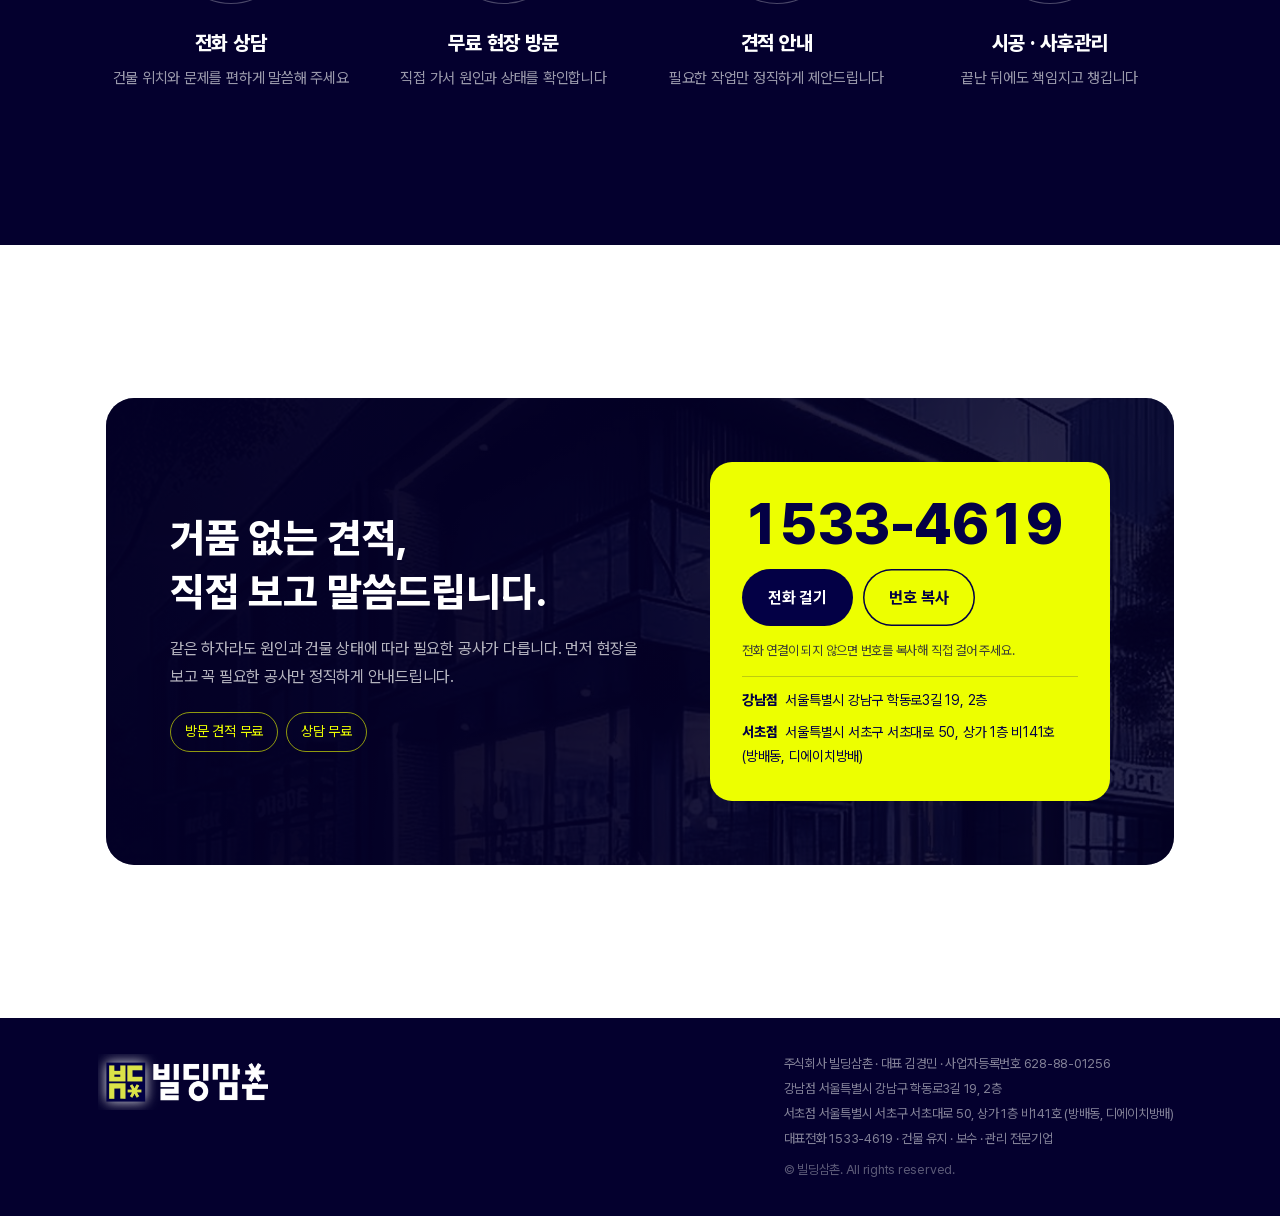
==== commit 231b7f16: "index.html" ====
--- a/index.html
+++ b/index.html
@@ -4,14 +4,23 @@
 <meta charset="utf-8">
 <meta name="viewport" content="width=device-width, initial-scale=1, viewport-fit=cover">
 <meta http-equiv="Cache-Control" content="no-cache">
-<meta name="description" content="서초/강남 중소형 건물 유지·보수·관리 전문 빌딩삼촌. 철거 · 누수 · 배관 · 개보수까지, 언제든 무엇이든 해결하는 건물 해결사. 무료상담 1533-4619">
-<meta property="og:title" content="빌딩삼촌 | 서초/강남 중소형 건물 유지·보수·관리 전문">
-<meta property="og:description" content="언제든, 무엇이든 해결하는 건물 해결사. 무료상담 1533-4619">
+<meta name="description" content="강남/서초 중소형 건물 유지·보수·관리 전문 빌딩삼촌. 철거 · 누수 · 배관 · 개보수까지, 언제든 무엇이든 해결하는 건물 해결사. 무료상담 1533-4619">
+<meta property="og:type" content="website">
+<meta property="og:site_name" content="빌딩삼촌">
+<meta property="og:url" content="https://www.buildingsamchon.com/">
+<meta property="og:title" content="빌딩삼촌 | 강남/서초 중소형 건물 유지·보수·관리 전문">
+<meta property="og:description" content="언제든, 무엇이든 해결하는 건물 해결사. 철거 · 누수 · 배관 · 개보수까지 한 곳에서. 무료상담 1533-4619">
+<meta property="og:image" content="https://www.buildingsamchon.com/og-image.png">
+<meta property="og:image:width" content="1200">
+<meta property="og:image:height" content="630">
+<meta name="twitter:card" content="summary_large_image">
 <meta name="theme-color" content="#04002E">
-<title>빌딩삼촌</title>
+<title>빌딩삼촌 | 강남·서초 건물 유지보수·관리 전문</title>
+<link rel="canonical" href="https://www.buildingsamchon.com/">
+<meta name="keywords" content="빌딩삼촌, 건물관리, 건물 유지보수, 누수, 배관, 하수구 막힘, 원상복구, 철거, 강남 건물관리, 서초 건물관리">
 
 <style>
-@font-face{font-family:"Pretendard";src:url([data-uri]) format("woff2");font-weight:100 900;font-display:swap}
+@font-face{font-family:"Pretendard";src:url([data-uri]) format("woff2");font-weight:100 900;font-display:swap}
 /* Layout: dark hero (building photo + door-lock keypad) → light service index → dark care + steps → light contact with dark building card. Single committed look. */
 :root{
   --night:#04002E; --navy:#030045; --navy-2:#0B0B5A; --line-d:rgba(190,200,255,.14);
@@ -597,6 +606,37 @@
 .pl::after{content:"";position:absolute;inset:-1px;border-radius:inherit;border:2px solid var(--navy);opacity:0;pointer-events:none;animation:beat 4s infinite}
 .pls .pl:nth-child(2)::after{animation-delay:2s}
 @keyframes beat{0%{opacity:0;transform:scale(1)}8%{opacity:1;transform:scale(1.012)}16%{opacity:.35;transform:scale(1)}24%{opacity:1;transform:scale(1.012)}40%{opacity:0;transform:scale(1)}100%{opacity:0}}
+
+/* small phones (≤380px) */
+.phone{white-space:nowrap}
+@media (max-width:380px){
+  .kicker{font-size:15.5px!important}
+  .hero h1{font-size:33px!important}
+  .phone{font-size:38px!important}
+  .nav a{padding:6px 10px;font-size:14px}
+  .cmp-row>span{padding:12px 10px!important;font-size:14px!important}
+  .cmp-tag{font-size:11.5px!important}
+  .hero .vb{font-size:18px}
+  .call-act .btn{font-size:16px}
+}
+
+/* plans: interaction only on hover / tap, arrow cue */
+a.pl{text-decoration:none;color:inherit;cursor:pointer;-webkit-tap-highlight-color:transparent}
+.pl::after{animation:none!important;opacity:0;transform:none;transition:opacity .25s}
+.pl ul{flex:1}
+.pl-more{margin-top:22px;display:inline-flex;align-items:center;gap:8px;align-self:flex-start;font-size:16px;font-weight:800;color:var(--navy)}
+.pl-more svg{transition:transform .3s cubic-bezier(.2,.8,.2,1)}
+@media (hover:hover){
+  a.pl:hover{transform:translateY(-6px);box-shadow:0 22px 44px rgba(3,0,69,.14)}
+  a.pl:hover::after{opacity:1;animation:beat2 1.4s ease-in-out infinite!important}
+  a.pl:hover .pl-more svg{transform:translateX(6px)}
+}
+a.pl:active{transform:scale(.98)}
+a.pl:active::after,a.pl.tap::after{opacity:1;animation:beat2 .6s ease-in-out!important}
+a.pl:active .pl-more svg,a.pl.tap .pl-more svg{transform:translateX(6px)}
+a.pl:focus-visible{outline:3px solid var(--yellow);outline-offset:4px}
+@keyframes beat2{0%,100%{opacity:1;box-shadow:0 0 0 0 rgba(3,0,69,.35)}50%{opacity:1;box-shadow:0 0 0 6px rgba(3,0,69,0)}}
+@media (max-width:760px){.pl-more{font-size:17px}}
 </style>
 </head>
 <body>
@@ -620,7 +660,7 @@
   <div class="grid-bg" aria-hidden="true"></div>
   <div class="wrap hero-in">
     <div class="hero-left">
-      <span class="eyebrow mono kicker ld">서초/강남 중소형 건물 유지·보수·관리 전문</span>
+      <span class="eyebrow mono kicker ld">강남/서초 중소형 건물 유지·보수·관리 전문</span>
       <h1 class="ld" style="animation-delay:.1s">언제든, 무엇이든<br><em>해결하는 건물 해결사</em></h1>
       <div class="voice" aria-label="건물주들의 고민">
         <p class="vb l"><span class="who">작은 건물 건물주님</span>“관리인을 따로 두기엔 건물이 작고… 그렇다고 그냥 두자니 늘 불안해요.”</p>
@@ -706,8 +746,8 @@
       <p>꾸준히 맡기고 싶으시다면 전담 관리도 있어요.</p>
     </div>
     <div class="pls">
-      <article class="pl  rv wait"><span class="pl-tag">기본</span><h3>필요할 때 수리</h3><p class="pl-who">모든 건물</p><ul><li><svg width="16" height="16" viewBox="0 0 16 16" aria-hidden="true"><path d="M3 8.5l3 3 7-7" fill="none" stroke="currentColor" stroke-width="2.2" stroke-linecap="round" stroke-linejoin="round"/></svg>문제가 생기면 전화 한 통으로 출동</li><li><svg width="16" height="16" viewBox="0 0 16 16" aria-hidden="true"><path d="M3 8.5l3 3 7-7" fill="none" stroke="currentColor" stroke-width="2.2" stroke-linecap="round" stroke-linejoin="round"/></svg>진단부터 시공까지 한 번에 처리</li><li><svg width="16" height="16" viewBox="0 0 16 16" aria-hidden="true"><path d="M3 8.5l3 3 7-7" fill="none" stroke="currentColor" stroke-width="2.2" stroke-linecap="round" stroke-linejoin="round"/></svg>필요한 공사만 정직하게 견적 안내</li></ul></article>
-      <article class="pl rv wait"><span class="pl-tag">구독형</span><h3>전담 관리</h3><p class="pl-who">꾸준히 맡기고 싶은 건물</p><ul><li><svg width="16" height="16" viewBox="0 0 16 16" aria-hidden="true"><path d="M3 8.5l3 3 7-7" fill="none" stroke="currentColor" stroke-width="2.2" stroke-linecap="round" stroke-linejoin="round"/></svg>담당 삼촌이 정기적으로 순회 · 점검</li><li><svg width="16" height="16" viewBox="0 0 16 16" aria-hidden="true"><path d="M3 8.5l3 3 7-7" fill="none" stroke="currentColor" stroke-width="2.2" stroke-linecap="round" stroke-linejoin="round"/></svg>문제를 발견하면 바로 처리</li><li><svg width="16" height="16" viewBox="0 0 16 16" aria-hidden="true"><path d="M3 8.5l3 3 7-7" fill="none" stroke="currentColor" stroke-width="2.2" stroke-linecap="round" stroke-linejoin="round"/></svg>잦은 소규모 수리 비용 부담 절감</li></ul></article>
+      <a class="pl rv wait" href="repair.html"><span class="pl-tag">기본형</span><h3>필요할 때 수리</h3><p class="pl-who">모든 건물</p><ul><li><svg width="16" height="16" viewBox="0 0 16 16" aria-hidden="true"><path d="M3 8.5l3 3 7-7" fill="none" stroke="currentColor" stroke-width="2.2" stroke-linecap="round" stroke-linejoin="round"/></svg>문제가 생기면 전화 한 통으로 출동</li><li><svg width="16" height="16" viewBox="0 0 16 16" aria-hidden="true"><path d="M3 8.5l3 3 7-7" fill="none" stroke="currentColor" stroke-width="2.2" stroke-linecap="round" stroke-linejoin="round"/></svg>진단부터 시공까지 한 번에 처리</li><li><svg width="16" height="16" viewBox="0 0 16 16" aria-hidden="true"><path d="M3 8.5l3 3 7-7" fill="none" stroke="currentColor" stroke-width="2.2" stroke-linecap="round" stroke-linejoin="round"/></svg>필요한 공사만 정직하게 견적 안내</li></ul><span class="pl-more">자세히 보기 <svg width="18" height="18" viewBox="0 0 24 24" aria-hidden="true"><path d="M5 12h14M13 6l6 6-6 6" fill="none" stroke="currentColor" stroke-width="2.2" stroke-linecap="round" stroke-linejoin="round"/></svg></span></a>
+      <a class="pl rv wait" href="care.html"><span class="pl-tag">구독형</span><h3>전담 관리</h3><p class="pl-who">꾸준히 맡기고 싶은 건물</p><ul><li><svg width="16" height="16" viewBox="0 0 16 16" aria-hidden="true"><path d="M3 8.5l3 3 7-7" fill="none" stroke="currentColor" stroke-width="2.2" stroke-linecap="round" stroke-linejoin="round"/></svg>담당 삼촌이 정기적으로 순회 · 점검</li><li><svg width="16" height="16" viewBox="0 0 16 16" aria-hidden="true"><path d="M3 8.5l3 3 7-7" fill="none" stroke="currentColor" stroke-width="2.2" stroke-linecap="round" stroke-linejoin="round"/></svg>문제를 발견하면 바로 처리</li><li><svg width="16" height="16" viewBox="0 0 16 16" aria-hidden="true"><path d="M3 8.5l3 3 7-7" fill="none" stroke="currentColor" stroke-width="2.2" stroke-linecap="round" stroke-linejoin="round"/></svg>잦은 소규모 수리 비용 부담 절감</li></ul><span class="pl-more">자세히 보기 <svg width="18" height="18" viewBox="0 0 24 24" aria-hidden="true"><path d="M5 12h14M13 6l6 6-6 6" fill="none" stroke="currentColor" stroke-width="2.2" stroke-linecap="round" stroke-linejoin="round"/></svg></span></a>
     </div>
   </div>
 </section>
@@ -740,7 +780,7 @@
           <button type="button" class="btn btn-line" id="copyBtn">번호 복사</button>
         </div>
         <small>전화 연결이 되지 않으면 번호를 복사해 직접 걸어 주세요.</small>
-        <div class="branches"><p><b>서초점</b>서울특별시 서초구 서초대로 50, 상가 1층 비141호 (방배동, 디에이치방배)</p><p><b>강남점</b>서울특별시 강남구 학동로3길 19, 2층</p></div>
+        <div class="branches"><p><b>강남점</b>서울특별시 강남구 학동로3길 19, 2층</p><p><b>서초점</b>서울특별시 서초구 서초대로 50, 상가 1층 비141호 (방배동, 디에이치방배)</p></div>
       </div>
     </div>
   </div>
@@ -752,8 +792,8 @@
     <img src="[data-uri]" alt="빌딩삼촌" width="121" height="40">
     <div class="ft-info">
       <p><span>주식회사 빌딩삼촌</span> · <span>대표 김경민</span> · <span>사업자등록번호 628-88-01256</span></p>
+      <p>강남점 서울특별시 강남구 학동로3길 19, 2층</p>
       <p>서초점 서울특별시 서초구 서초대로 50, 상가 1층 비141호 (방배동, 디에이치방배)</p>
-      <p>강남점 서울특별시 강남구 학동로3길 19, 2층</p>
       <p><span>대표전화 1533-4619</span> · <span>건물 유지 · 보수 · 관리 전문기업</span></p>
       <p class="copy">© 빌딩삼촌. All rights reserved.</p>
     </div>
@@ -807,6 +847,15 @@
     try{navigator.clipboard.writeText('1533-4619').then(function(){cb.textContent='복사됨';reset()},fallback);}catch(e){fallback();}
   });
 })();
+
+  [].slice.call(document.querySelectorAll('a.pl')).forEach(function(a){
+    a.addEventListener('touchstart',function(){a.classList.add('tap');},{passive:true});
+    a.addEventListener('click',function(e){
+      if(!a.classList.contains('tap')) return;
+      e.preventDefault(); var href=a.getAttribute('href');
+      setTimeout(function(){location.href=href;},260);
+    });
+  });
 </script>
 </body>
 </html>
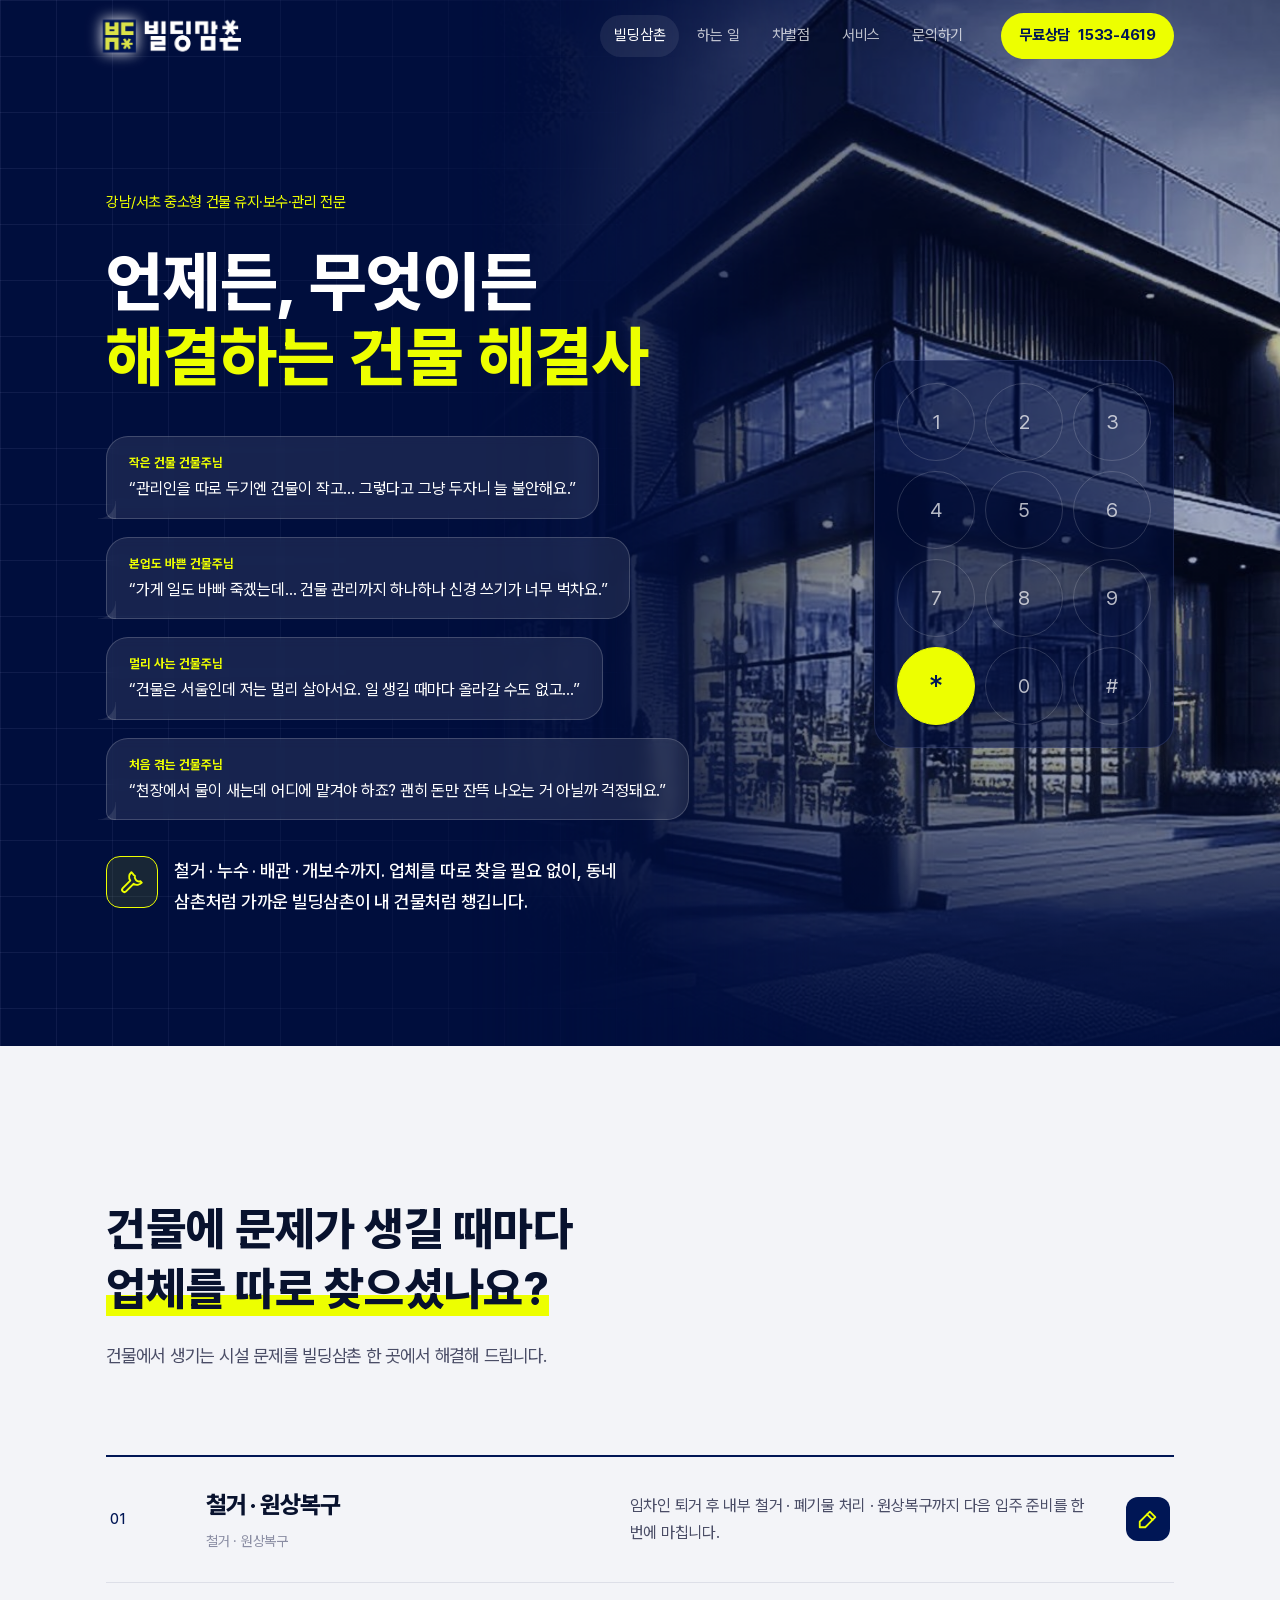
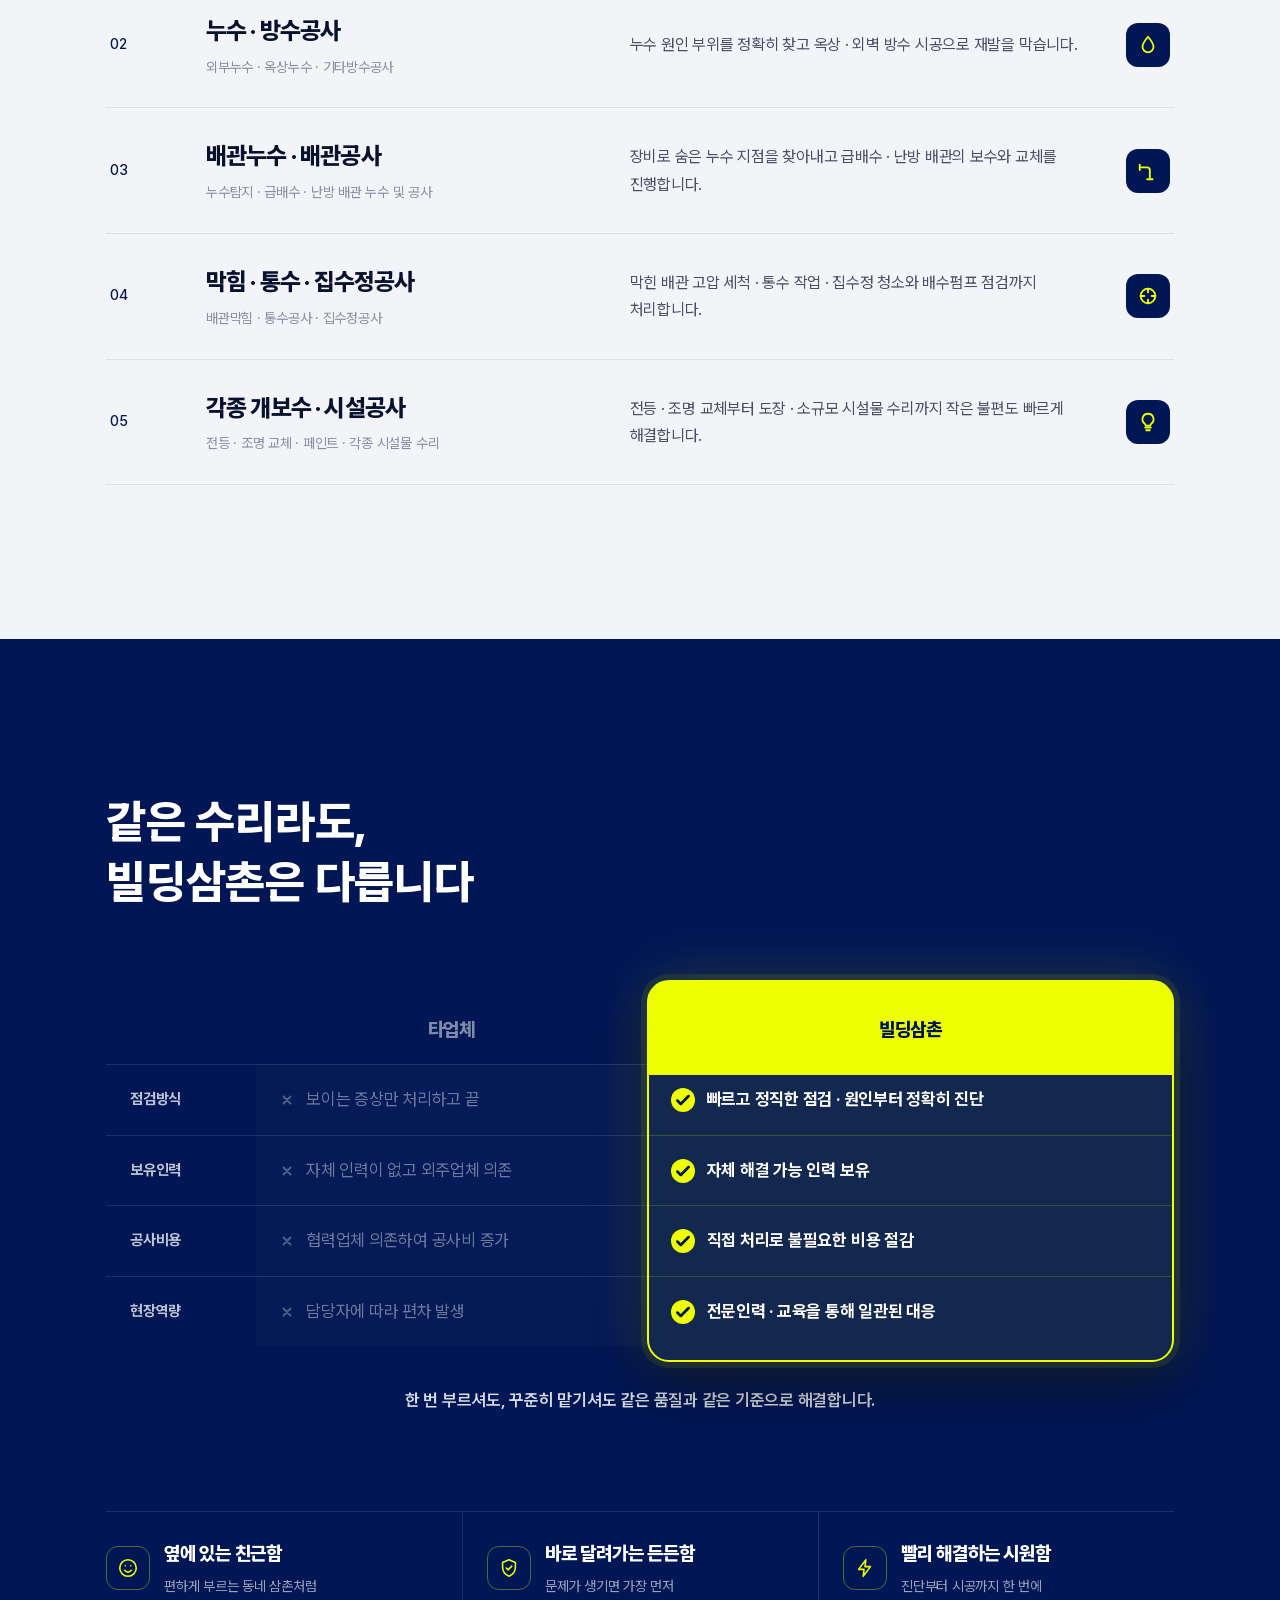
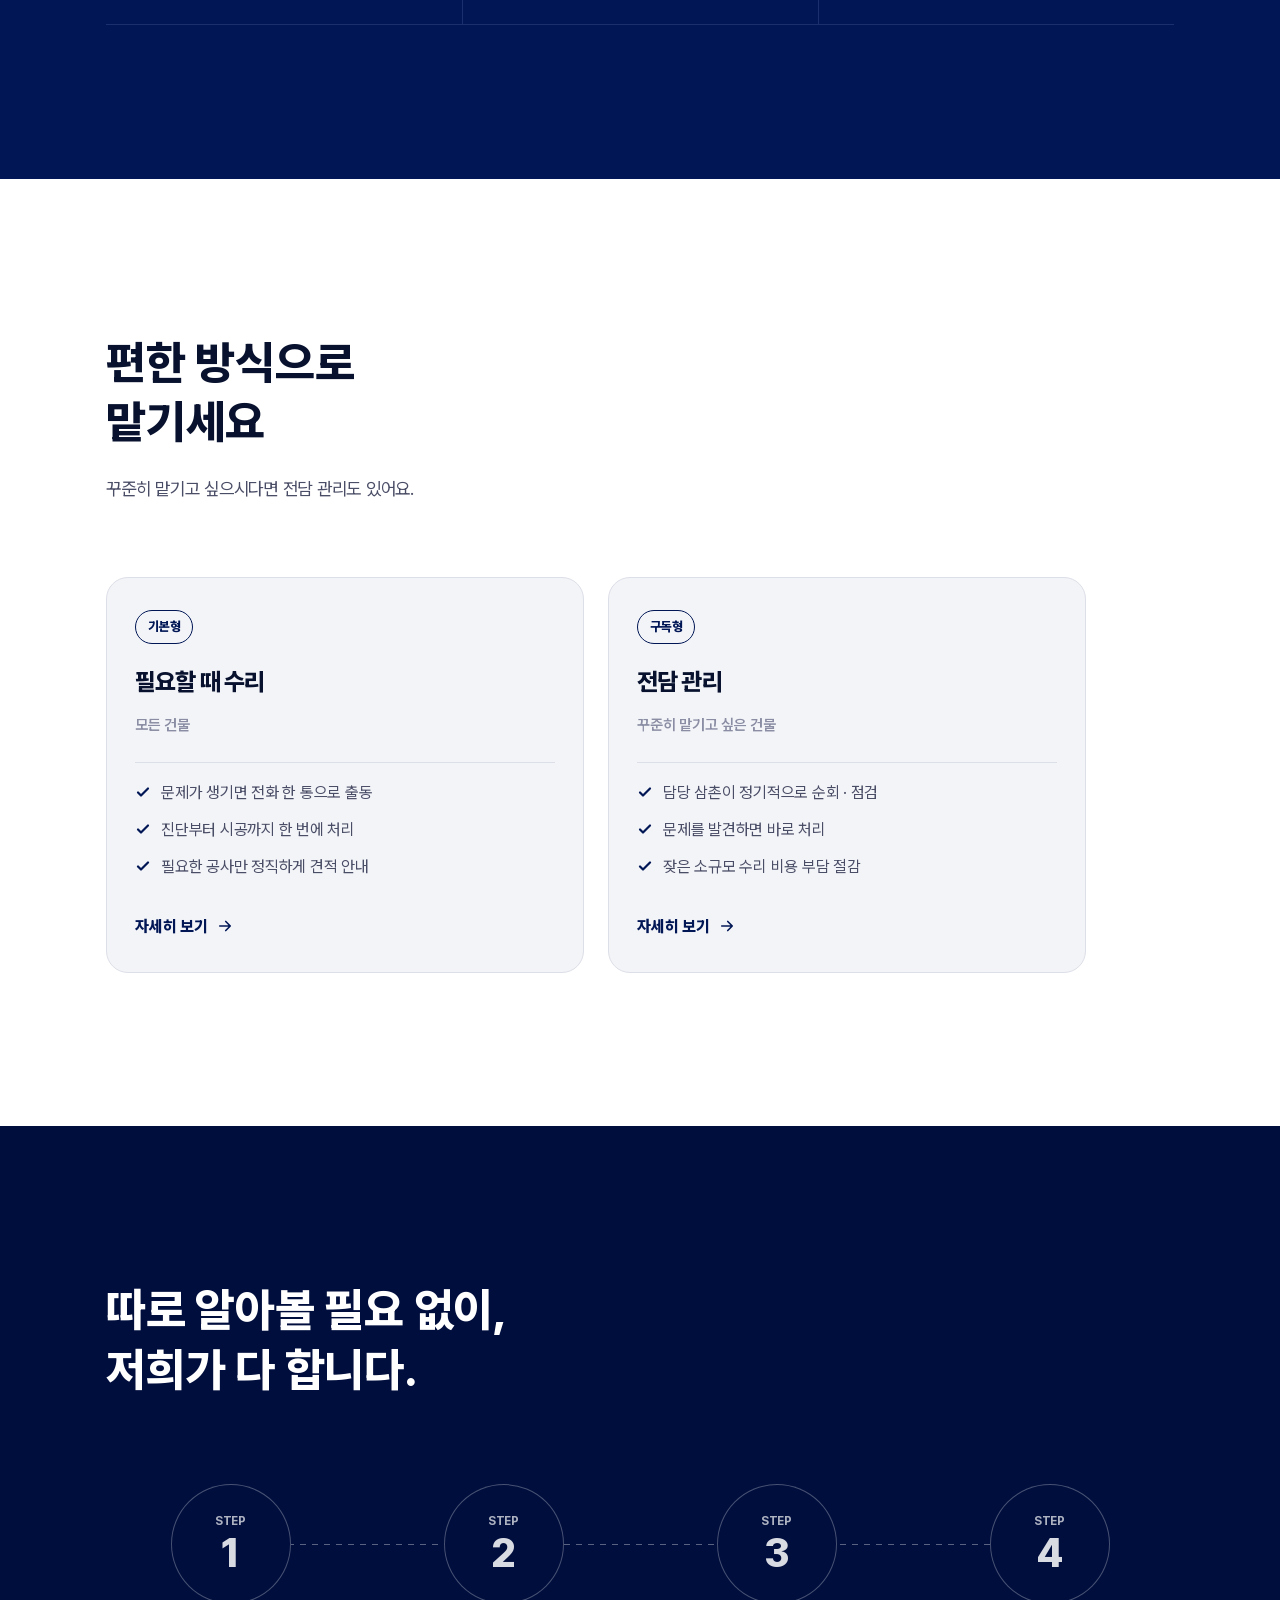
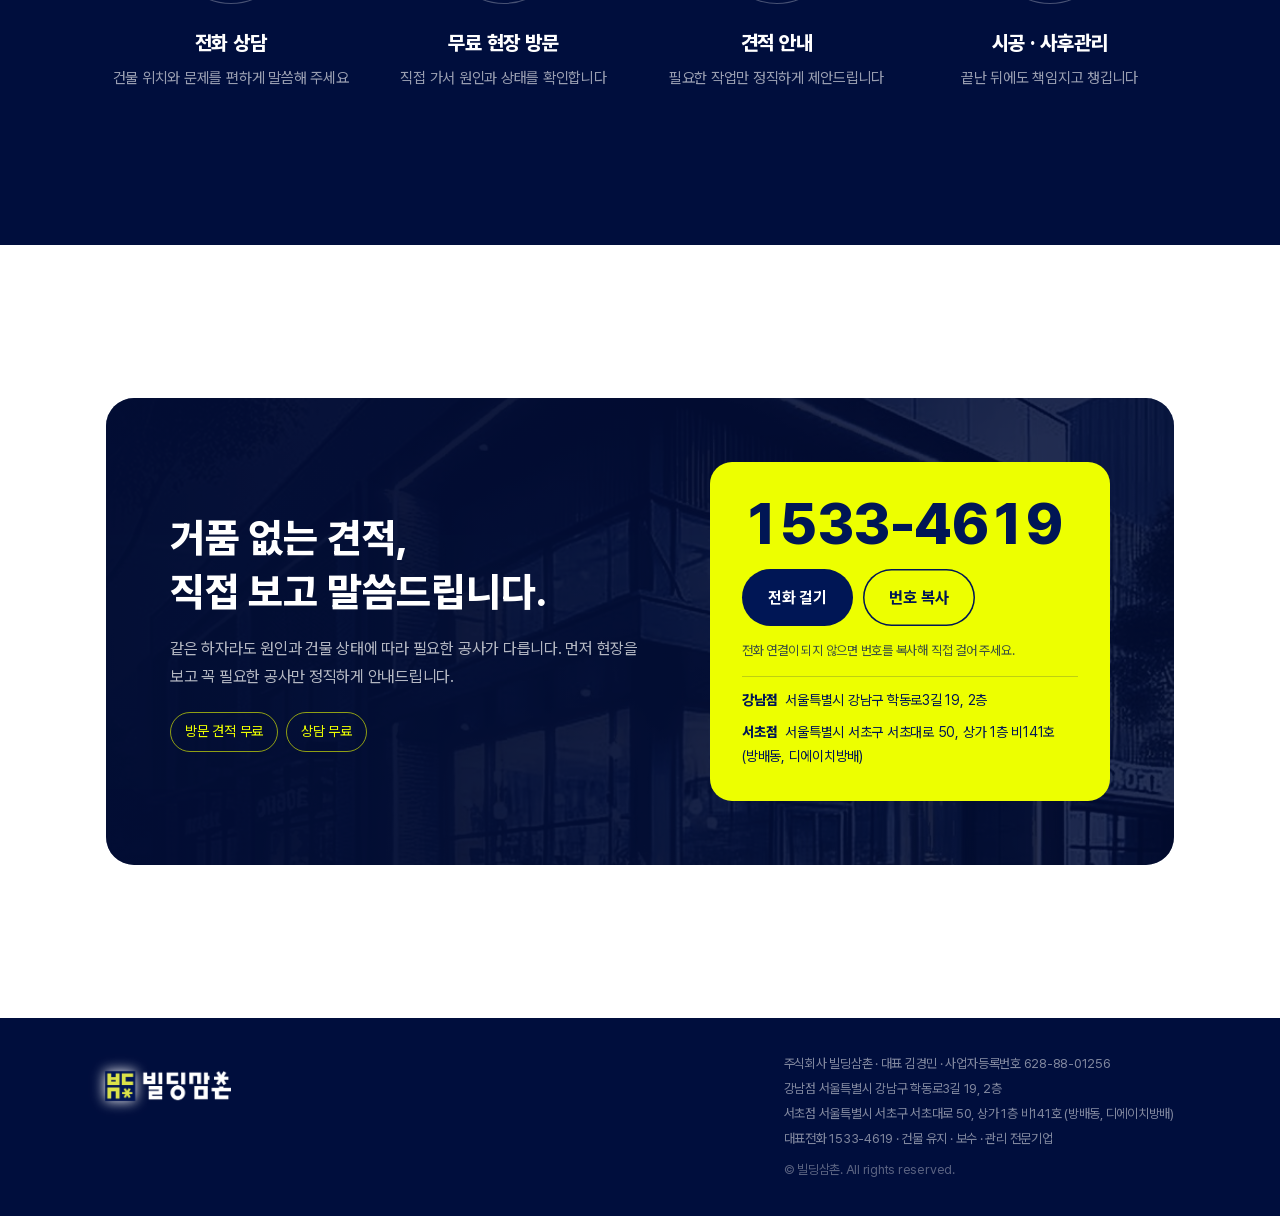
==== commit 9716ccae: "Update index.html" ====
--- a/index.html
+++ b/index.html
@@ -2,6 +2,10 @@
 <html lang="ko">
 <head>
 <meta charset="utf-8">
+<link rel="icon" type="image/png" href="assets/favicon.png">
+<link rel="apple-touch-icon" href="assets/apple-touch-icon.png">
+
+<meta name="naver-site-verification" content="ea153396131506a4c90fc341af4197bbca8e8e97" />
 <meta name="viewport" content="width=device-width, initial-scale=1, viewport-fit=cover">
 <meta http-equiv="Cache-Control" content="no-cache">
 <meta name="description" content="강남/서초 중소형 건물 유지·보수·관리 전문 빌딩삼촌. 철거 · 누수 · 배관 · 개보수까지, 언제든 무엇이든 해결하는 건물 해결사. 무료상담 1533-4619">
@@ -14,7 +18,7 @@
 <meta property="og:image:width" content="1200">
 <meta property="og:image:height" content="630">
 <meta name="twitter:card" content="summary_large_image">
-<meta name="theme-color" content="#04002E">
+<meta name="theme-color" content="#000E3D">
 <title>빌딩삼촌 | 강남·서초 건물 유지보수·관리 전문</title>
 <link rel="canonical" href="https://www.buildingsamchon.com/">
 <meta name="keywords" content="빌딩삼촌, 건물관리, 건물 유지보수, 누수, 배관, 하수구 막힘, 원상복구, 철거, 강남 건물관리, 서초 건물관리">
@@ -23,8 +27,8 @@
 @font-face{font-family:"Pretendard";src:url([data-uri]) format("woff2");font-weight:100 900;font-display:swap}
 /* Layout: dark hero (building photo + door-lock keypad) → light service index → dark care + steps → light contact with dark building card. Single committed look. */
 :root{
-  --night:#04002E; --navy:#030045; --navy-2:#0B0B5A; --line-d:rgba(190,200,255,.14);
-  --paper:#F3F4F8; --white:#FFFFFF; --ink:#0A0A24; --ink-2:#4A4D66; --ink-3:#8A8DA3; --line:#DDDFE8;
+  --night:#000E3D; --navy:#001655; --navy-2:#0A2370; --line-d:rgba(190,200,255,.14);
+  --paper:#F3F4F8; --white:#FFFFFF; --ink:#08122E; --ink-2:#4A4D66; --ink-3:#8A8DA3; --line:#DDDFE8;
   --yellow:#EDFF00; --yellow-2:#F3FF5C;
   --f-sans:"Pretendard","Apple SD Gothic Neo","Malgun Gothic",system-ui,sans-serif;
   --f-mono:"Pretendard","Apple SD Gothic Neo","Malgun Gothic",system-ui,sans-serif;
@@ -48,9 +52,9 @@
 
 /* Header */
 .hd{position:fixed;inset:0 0 auto;z-index:50;padding-top:env(safe-area-inset-top,0px);border-bottom:1px solid transparent;transition:background .35s,border-color .35s}
-.hd.solid{background:rgba(4,0,46,.9);backdrop-filter:blur(12px);-webkit-backdrop-filter:blur(12px);border-color:var(--line-d)}
+.hd.solid{background:rgba(0,14,61,.9);backdrop-filter:blur(12px);-webkit-backdrop-filter:blur(12px);border-color:var(--line-d)}
 .hd-in{display:flex;align-items:center;gap:24px;height:72px}
-.brand img{height:62px;width:auto;margin-left:-10px}
+.brand img{height:70px;width:auto;margin-left:-22px}
 .nav{display:flex;gap:4px;margin-left:auto}
 .nav a{color:rgba(255,255,255,.72);font-size:15px;padding:8px 14px;border-radius:999px;transition:color .2s,background .2s}
 .nav a:hover,.nav a.on{color:#fff;background:rgba(255,255,255,.08)}
@@ -60,7 +64,7 @@
 /* Hero */
 .hero{position:relative;background:var(--night);color:#fff;overflow:hidden;padding-block:clamp(128px,14vw,172px) clamp(64px,8vw,104px)}
 .hero-img{position:absolute;inset:0 0 0 auto;width:min(62%,900px);background:var(--hero) center/cover no-repeat;filter:grayscale(.35) hue-rotate(8deg);will-change:transform}
-.hero-img::after{content:"";position:absolute;inset:0;background:linear-gradient(90deg,var(--night) 0%,rgba(4,0,46,.85) 24%,rgba(4,0,46,.35) 62%,rgba(4,0,46,.2) 100%),linear-gradient(0deg,var(--night) 0%,rgba(4,0,46,0) 32%)}
+.hero-img::after{content:"";position:absolute;inset:0;background:linear-gradient(90deg,var(--night) 0%,rgba(0,14,61,.85) 24%,rgba(0,14,61,.35) 62%,rgba(0,14,61,.2) 100%),linear-gradient(0deg,var(--night) 0%,rgba(0,14,61,0) 32%)}
 .grid-bg{position:absolute;inset:0;background-image:linear-gradient(var(--line-d) 1px,transparent 1px),linear-gradient(90deg,var(--line-d) 1px,transparent 1px);background-size:56px 56px;mask-image:linear-gradient(90deg,#000 0%,transparent 55%);-webkit-mask-image:linear-gradient(90deg,#000 0%,transparent 55%);opacity:.6}
 .hero-in{position:relative;display:grid;grid-template-columns:minmax(0,1.3fr) minmax(0,.7fr);gap:40px;align-items:center}
 .hero .eyebrow{color:var(--yellow)}
@@ -81,7 +85,7 @@
 
 /* Keypad */
 .pad-box{justify-self:end;width:min(100%,300px)}
-.pad{display:grid;grid-template-columns:repeat(3,1fr);gap:10px;padding:22px;border-radius:24px;background:rgba(4,0,46,.62);border:1px solid var(--line-d);backdrop-filter:blur(8px);-webkit-backdrop-filter:blur(8px)}
+.pad{display:grid;grid-template-columns:repeat(3,1fr);gap:10px;padding:22px;border-radius:24px;background:rgba(0,14,61,.62);border:1px solid var(--line-d);backdrop-filter:blur(8px);-webkit-backdrop-filter:blur(8px)}
 .key{aspect-ratio:1;border-radius:50%;display:grid;place-items:center;font-family:var(--f-mono);font-size:20px;color:rgba(255,255,255,.7);border:1px solid rgba(255,255,255,.16);animation:key 6s infinite}
 .key.star{background:var(--yellow);color:var(--navy);border-color:var(--yellow);font-size:30px;font-weight:500;animation:star 6s infinite 3s;position:relative}
 .key.star::after{content:"";position:absolute;inset:-6px;border-radius:50%;border:2px solid var(--yellow);opacity:0;animation:ring 2.4s infinite}
@@ -143,7 +147,7 @@
 .contact{background:var(--white);padding-block:clamp(80px,10vw,136px)}
 .ct-card{position:relative;overflow:hidden;display:grid;grid-template-columns:minmax(0,1.1fr) minmax(0,.9fr);gap:clamp(28px,4vw,56px);align-items:center;background:var(--night);color:#fff;border-radius:28px;padding:clamp(28px,5vw,64px)}
 .ct-bg{position:absolute;inset:0;background:var(--hero) center 40%/cover no-repeat;opacity:.45;filter:grayscale(.4)}
-.ct-bg::after{content:"";position:absolute;inset:0;background:linear-gradient(90deg,rgba(4,0,46,.97) 0%,rgba(4,0,46,.84) 48%,rgba(4,0,46,.55) 100%)}
+.ct-bg::after{content:"";position:absolute;inset:0;background:linear-gradient(90deg,rgba(0,14,61,.97) 0%,rgba(0,14,61,.84) 48%,rgba(0,14,61,.55) 100%)}
 .ct-txt{position:relative}
 .ct-txt .eyebrow{color:var(--yellow)}
 .ct-card h2{margin-top:0;font-size:clamp(26px,3.4vw,40px);line-height:1.35;font-weight:800}
@@ -157,7 +161,7 @@
 .btn-n{background:var(--navy);color:#fff}
 .btn-line{background:transparent;color:var(--navy);box-shadow:inset 0 0 0 1.5px var(--navy)}
 .call small{font-size:13px;opacity:.75}
-.branches{display:grid;gap:8px;padding-top:12px;border-top:1px solid rgba(3,0,69,.2);font-size:14px}
+.branches{display:grid;gap:8px;padding-top:12px;border-top:1px solid rgba(0,22,85,.2);font-size:14px}
 .branches b{font-weight:800;margin-right:8px}
 
 .ft{background:var(--night);color:rgba(255,255,255,.5);font-size:13px;padding-block:36px calc(36px + env(safe-area-inset-bottom,0px))}
@@ -165,7 +169,7 @@
 .ft-info{display:grid;gap:4px;font-size:13px;line-height:1.6;min-width:0}
 .ft-info p span{white-space:nowrap}
 .ft-info .copy{margin-top:6px;color:rgba(255,255,255,.35)}
-.ft img{height:56px;width:auto;margin-left:-8px}
+.ft img{height:64px;width:auto;margin-left:-18px}
 
 .totop{position:fixed;right:max(16px,env(safe-area-inset-right,0px));bottom:calc(20px + env(safe-area-inset-bottom,0px));z-index:40;width:48px;height:48px;border-radius:50%;border:1px solid rgba(255,255,255,.2);background:var(--navy);color:var(--yellow);display:grid;place-items:center;cursor:pointer;opacity:0;transform:translateY(12px);pointer-events:none;transition:opacity .3s,transform .3s}
 .totop.show{opacity:1;transform:none;pointer-events:auto}
@@ -185,7 +189,7 @@
 @media (max-width:960px){
   .hero-in,.care,.ct-card{grid-template-columns:minmax(0,1fr)}
   .hero-img{width:100%;opacity:.5}
-  .hero-img::after{background:linear-gradient(0deg,var(--night) 0%,rgba(4,0,46,.7) 40%,rgba(4,0,46,.55) 100%)}
+  .hero-img::after{background:linear-gradient(0deg,var(--night) 0%,rgba(0,14,61,.7) 40%,rgba(0,14,61,.55) 100%)}
   .pad-box{justify-self:start;width:min(100%,260px)}
   .svc-item{grid-template-columns:56px minmax(0,1fr) 44px;row-gap:10px}
   .svc-desc{grid-column:2/4;grid-row:2}
@@ -193,8 +197,8 @@
 }
 @media (max-width:760px){
   .hd-in{height:60px;gap:12px}
-  .brand img{height:46px;margin-left:-6px}
-  .nav{position:fixed;left:0;right:0;top:calc(60px + env(safe-area-inset-top,0px));margin:0;padding:8px var(--gut);gap:6px;overflow-x:auto;background:rgba(4,0,46,.92);backdrop-filter:blur(10px);-webkit-backdrop-filter:blur(10px);border-bottom:1px solid var(--line-d);scrollbar-width:none}
+  .brand img{height:52px;margin-left:-14px}
+  .nav{position:fixed;left:0;right:0;top:calc(60px + env(safe-area-inset-top,0px));margin:0;padding:8px var(--gut);gap:6px;overflow-x:auto;background:rgba(0,14,61,.92);backdrop-filter:blur(10px);-webkit-backdrop-filter:blur(10px);border-bottom:1px solid var(--line-d);scrollbar-width:none}
   .nav::-webkit-scrollbar{display:none}
   .nav a{font-size:14px;padding:6px 12px;white-space:nowrap;background:rgba(255,255,255,.06)}
   .hd-cta{margin-left:auto;padding:8px 14px;font-size:14px}
@@ -454,7 +458,7 @@
 @keyframes inL{from{opacity:0;transform:translateX(-40px)}to{opacity:1;transform:none}}
 @keyframes inR{from{opacity:0;transform:translateX(40px)}to{opacity:1;transform:none}}
 .hero .lead{margin-top:36px}
-@keyframes k2{0%,6%{background:rgba(255,225,0,.0)}3%{background:rgba(237,255,0,.35);color:#fff}10%,100%{background:transparent}}
+@keyframes k2{0%,6%{background:rgba(237,255,0,.0)}3%{background:rgba(237,255,0,.35);color:#fff}10%,100%{background:transparent}}
 /* table tags (mobile only) */
 .cmp-t{display:block;min-width:0}
 .cmp-tag{display:none}
@@ -549,28 +553,28 @@
 /* hero image: seamless gradient blend (no hard edge) */
 .hero-img{background:none!important;filter:none!important;-webkit-mask-image:linear-gradient(90deg,transparent 0%,rgba(0,0,0,.35) 14%,#000 42%);mask-image:linear-gradient(90deg,transparent 0%,rgba(0,0,0,.35) 14%,#000 42%)}
 .hero-img::before{content:"";position:absolute;inset:0;background:var(--hero) center/cover no-repeat;filter:grayscale(.35) hue-rotate(8deg)}
-.hero-img::after{z-index:1;background:linear-gradient(90deg,rgba(4,0,46,.9) 0%,rgba(4,0,46,.55) 35%,rgba(4,0,46,.3) 70%,rgba(4,0,46,.2) 100%),linear-gradient(0deg,var(--night) 0%,rgba(4,0,46,0) 32%)!important}
+.hero-img::after{z-index:1;background:linear-gradient(90deg,rgba(0,14,61,.9) 0%,rgba(0,14,61,.55) 35%,rgba(0,14,61,.3) 70%,rgba(0,14,61,.2) 100%),linear-gradient(0deg,var(--night) 0%,rgba(0,14,61,0) 32%)!important}
 @media (max-width:960px){
   .hero-img{-webkit-mask-image:none;mask-image:none}
-  .hero-img::after{background:linear-gradient(0deg,var(--night) 0%,rgba(4,0,46,.7) 40%,rgba(4,0,46,.55) 100%)!important}
+  .hero-img::after{background:linear-gradient(0deg,var(--night) 0%,rgba(0,14,61,.7) 40%,rgba(0,14,61,.55) 100%)!important}
 }
 
 /* mobile: solid header + contained hero image band */
 @media (max-width:760px){
-  .hd,.hd.solid{background:rgba(4,0,46,.97)!important;backdrop-filter:blur(12px);-webkit-backdrop-filter:blur(12px);border-bottom:1px solid var(--line-d)}
-  .nav{background:rgba(4,0,46,.97)!important}
+  .hd,.hd.solid{background:rgba(0,14,61,.97)!important;backdrop-filter:blur(12px);-webkit-backdrop-filter:blur(12px);border-bottom:1px solid var(--line-d)}
+  .nav{background:rgba(0,14,61,.97)!important}
 }
 @media (max-width:960px){
   .hero-img{inset:0!important;width:100%!important;opacity:1!important;transform:none!important}
   .hero-img::before{top:120px;bottom:auto;height:min(120vw,560px);background-size:cover;background-position:center 30%;opacity:.55;-webkit-mask-image:linear-gradient(180deg,transparent 0%,#000 22%,#000 70%,transparent 100%);mask-image:linear-gradient(180deg,transparent 0%,#000 22%,#000 70%,transparent 100%)}
-  .hero-img::after{background:linear-gradient(180deg,rgba(4,0,46,.35) 0%,rgba(4,0,46,.55) 100%)!important}
+  .hero-img::after{background:linear-gradient(180deg,rgba(0,14,61,.35) 0%,rgba(0,14,61,.55) 100%)!important}
 }
 
 /* Plans (service categories) */
 .sec-plans{background:var(--white);color:var(--ink);padding-block:clamp(110px,12vw,168px)}
 .pls{margin-top:72px;display:grid;grid-template-columns:repeat(2,minmax(0,1fr));gap:24px;align-items:stretch;max-width:980px}
 .pl{display:flex;flex-direction:column;gap:10px;padding:32px 28px;border-radius:22px;background:var(--paper);border:1px solid var(--line);transition:transform .3s,box-shadow .3s}
-.pl:hover{transform:translateY(-4px);box-shadow:0 18px 40px rgba(3,0,69,.08)}
+.pl:hover{transform:translateY(-4px);box-shadow:0 18px 40px rgba(0,22,85,.08)}
 .pl-tag{align-self:flex-start;font-size:13px;font-weight:800;padding:5px 12px;border-radius:999px;background:var(--navy);color:#fff}
 .pl h3{margin-top:8px;font-size:24px;font-weight:800}
 .pl-who{font-size:15px;color:var(--ink-3);font-weight:600}
@@ -627,7 +631,7 @@
 .pl-more{margin-top:22px;display:inline-flex;align-items:center;gap:8px;align-self:flex-start;font-size:16px;font-weight:800;color:var(--navy)}
 .pl-more svg{transition:transform .3s cubic-bezier(.2,.8,.2,1)}
 @media (hover:hover){
-  a.pl:hover{transform:translateY(-6px);box-shadow:0 22px 44px rgba(3,0,69,.14)}
+  a.pl:hover{transform:translateY(-6px);box-shadow:0 22px 44px rgba(0,22,85,.14)}
   a.pl:hover::after{opacity:1;animation:beat2 1.4s ease-in-out infinite!important}
   a.pl:hover .pl-more svg{transform:translateX(6px)}
 }
@@ -635,14 +639,18 @@
 a.pl:active::after,a.pl.tap::after{opacity:1;animation:beat2 .6s ease-in-out!important}
 a.pl:active .pl-more svg,a.pl.tap .pl-more svg{transform:translateX(6px)}
 a.pl:focus-visible{outline:3px solid var(--yellow);outline-offset:4px}
-@keyframes beat2{0%,100%{opacity:1;box-shadow:0 0 0 0 rgba(3,0,69,.35)}50%{opacity:1;box-shadow:0 0 0 6px rgba(3,0,69,0)}}
+@keyframes beat2{0%,100%{opacity:1;box-shadow:0 0 0 0 rgba(0,22,85,.35)}50%{opacity:1;box-shadow:0 0 0 6px rgba(0,22,85,0)}}
 @media (max-width:760px){.pl-more{font-size:17px}}
+
+.brand{flex:none}
+.brand img{width:auto!important;max-width:none!important;flex:none;object-fit:contain}
+.ft img{width:auto!important;max-width:none!important;object-fit:contain}
 </style>
 </head>
 <body>
 <header class="hd" id="hd">
   <div class="wrap hd-in">
-    <a href="#top" class="brand" aria-label="빌딩삼촌 처음으로"><img src="[data-uri]" alt="빌딩삼촌" width="155" height="51"></a>
+    <a href="#top" class="brand" aria-label="빌딩삼촌 처음으로"><img src="[data-uri]" alt="빌딩삼촌"></a>
     <nav class="nav" aria-label="바로가기">
       <a href="#about" data-sec="about">빌딩삼촌</a>
       <a href="#service" data-sec="service">하는 일</a>
@@ -789,7 +797,7 @@
 
 <footer class="ft">
   <div class="wrap ft-in">
-    <img src="[data-uri]" alt="빌딩삼촌" width="121" height="40">
+    <img src="[data-uri]" alt="빌딩삼촌">
     <div class="ft-info">
       <p><span>주식회사 빌딩삼촌</span> · <span>대표 김경민</span> · <span>사업자등록번호 628-88-01256</span></p>
       <p>강남점 서울특별시 강남구 학동로3길 19, 2층</p>
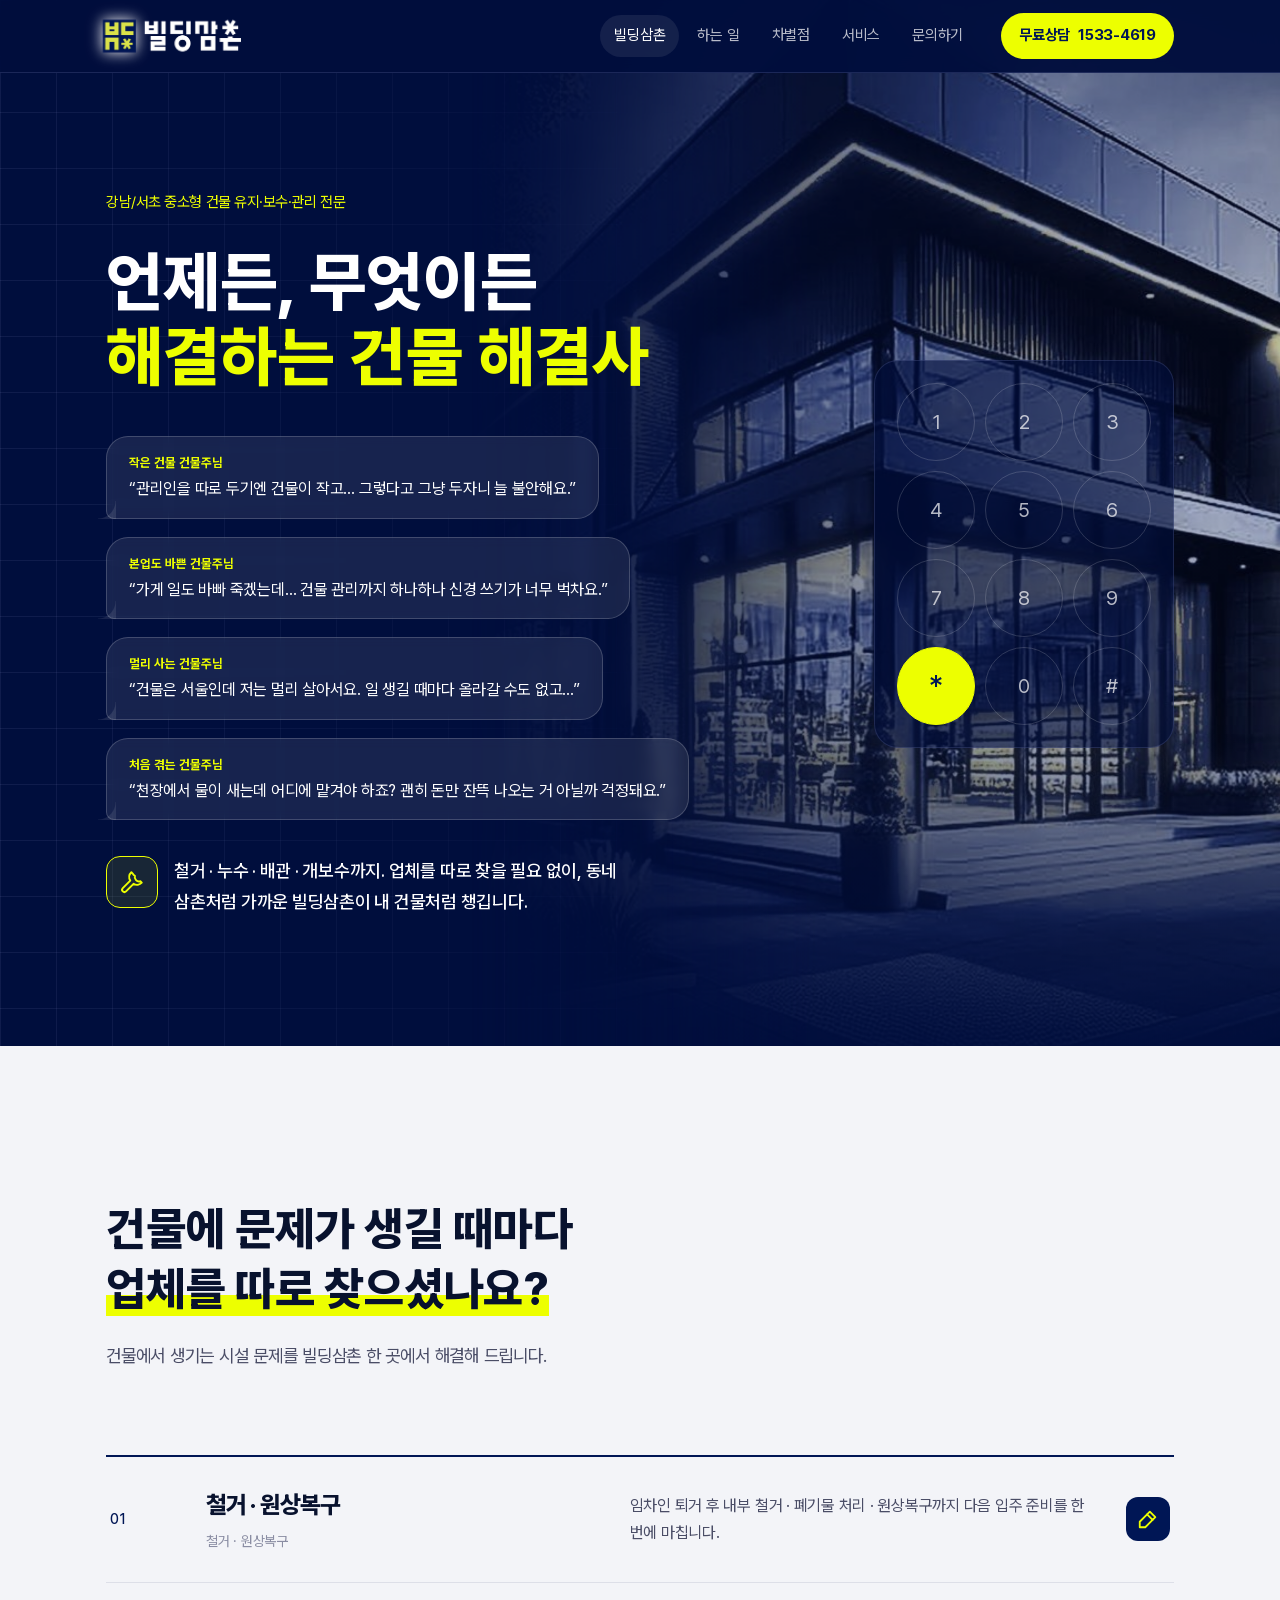
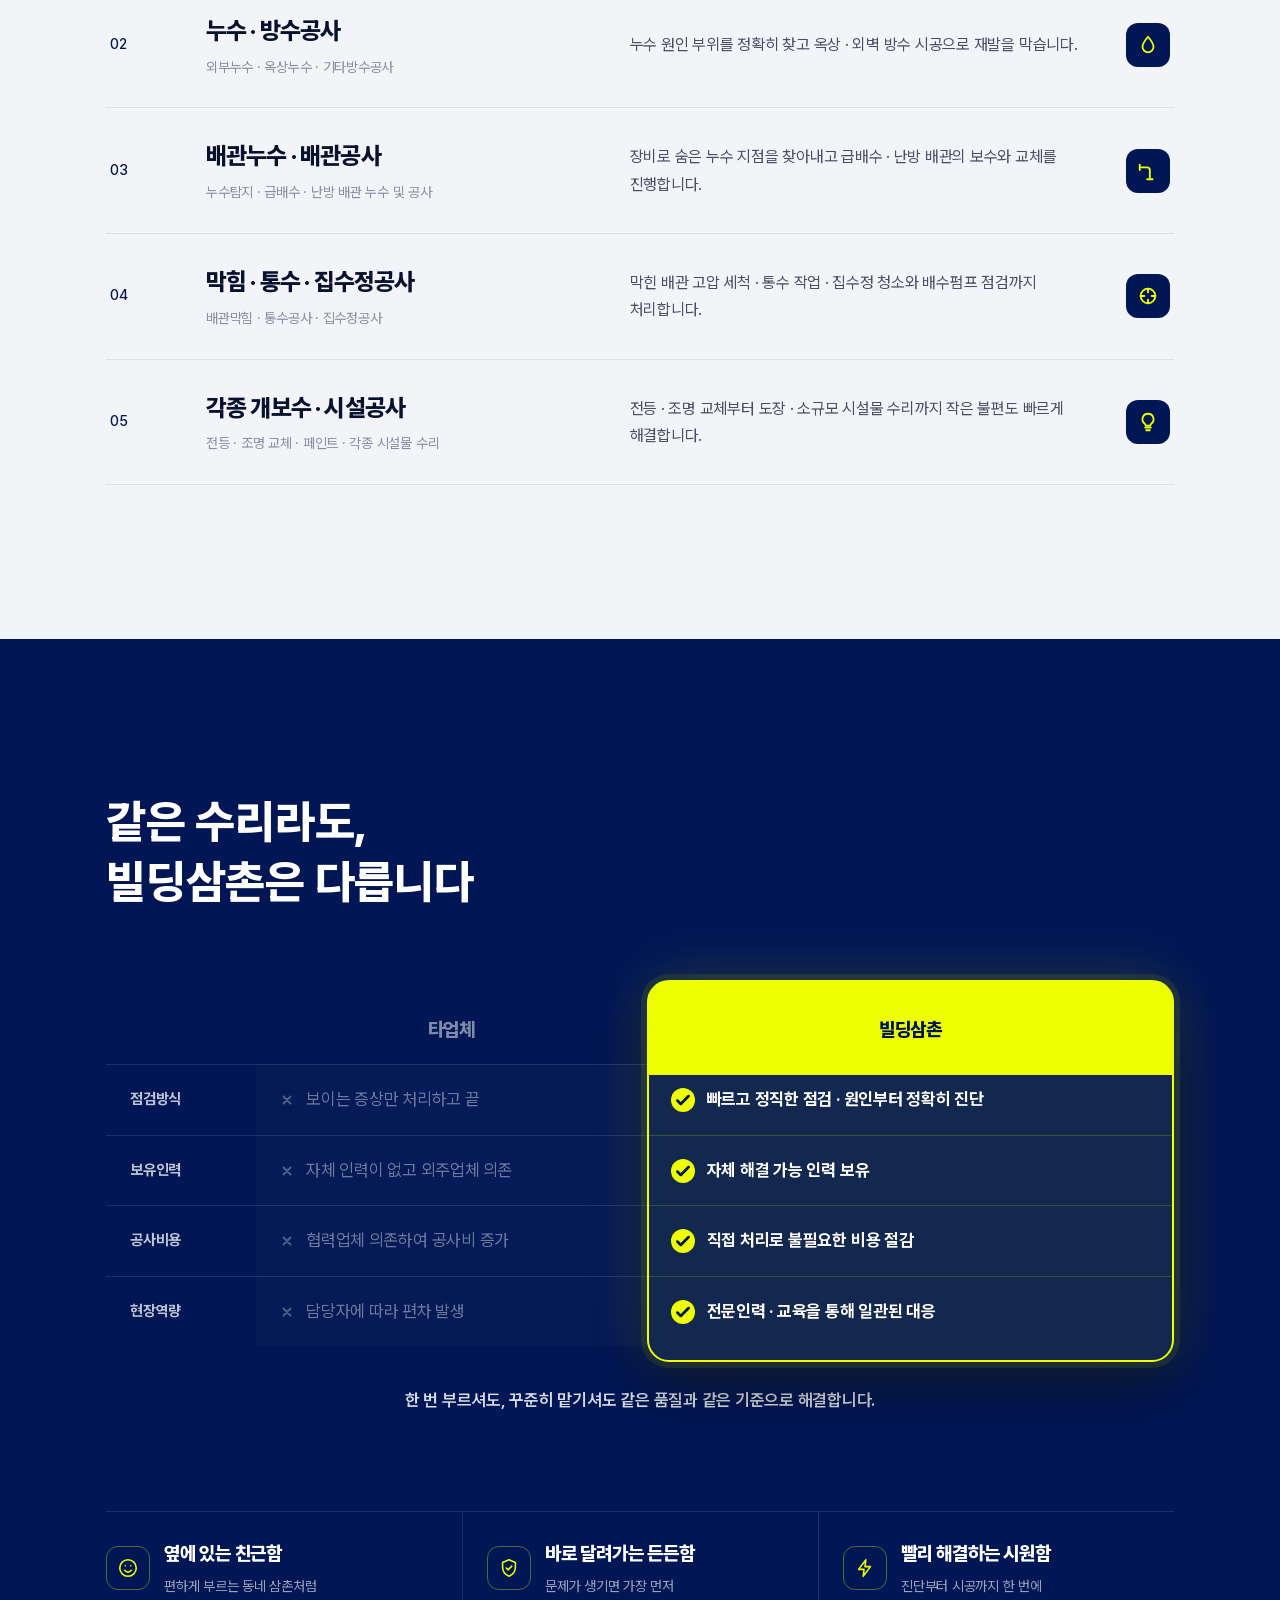
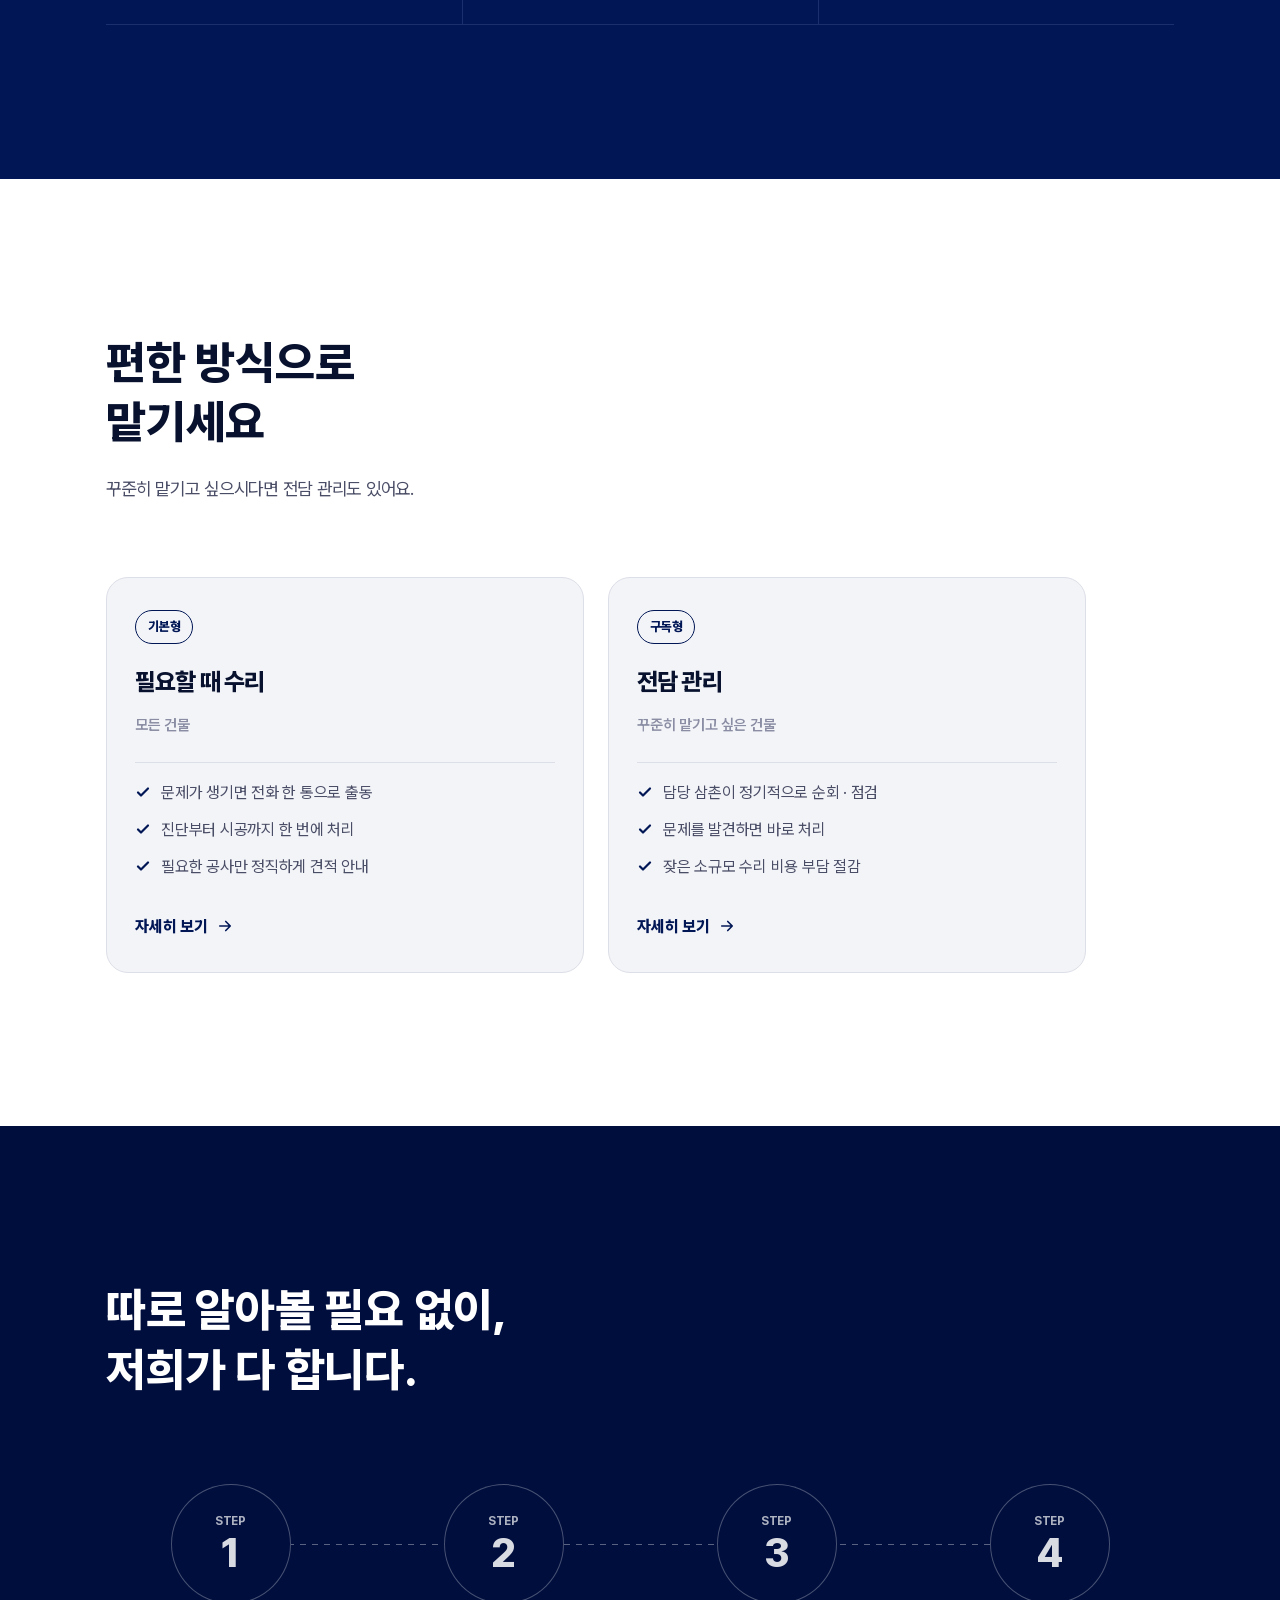
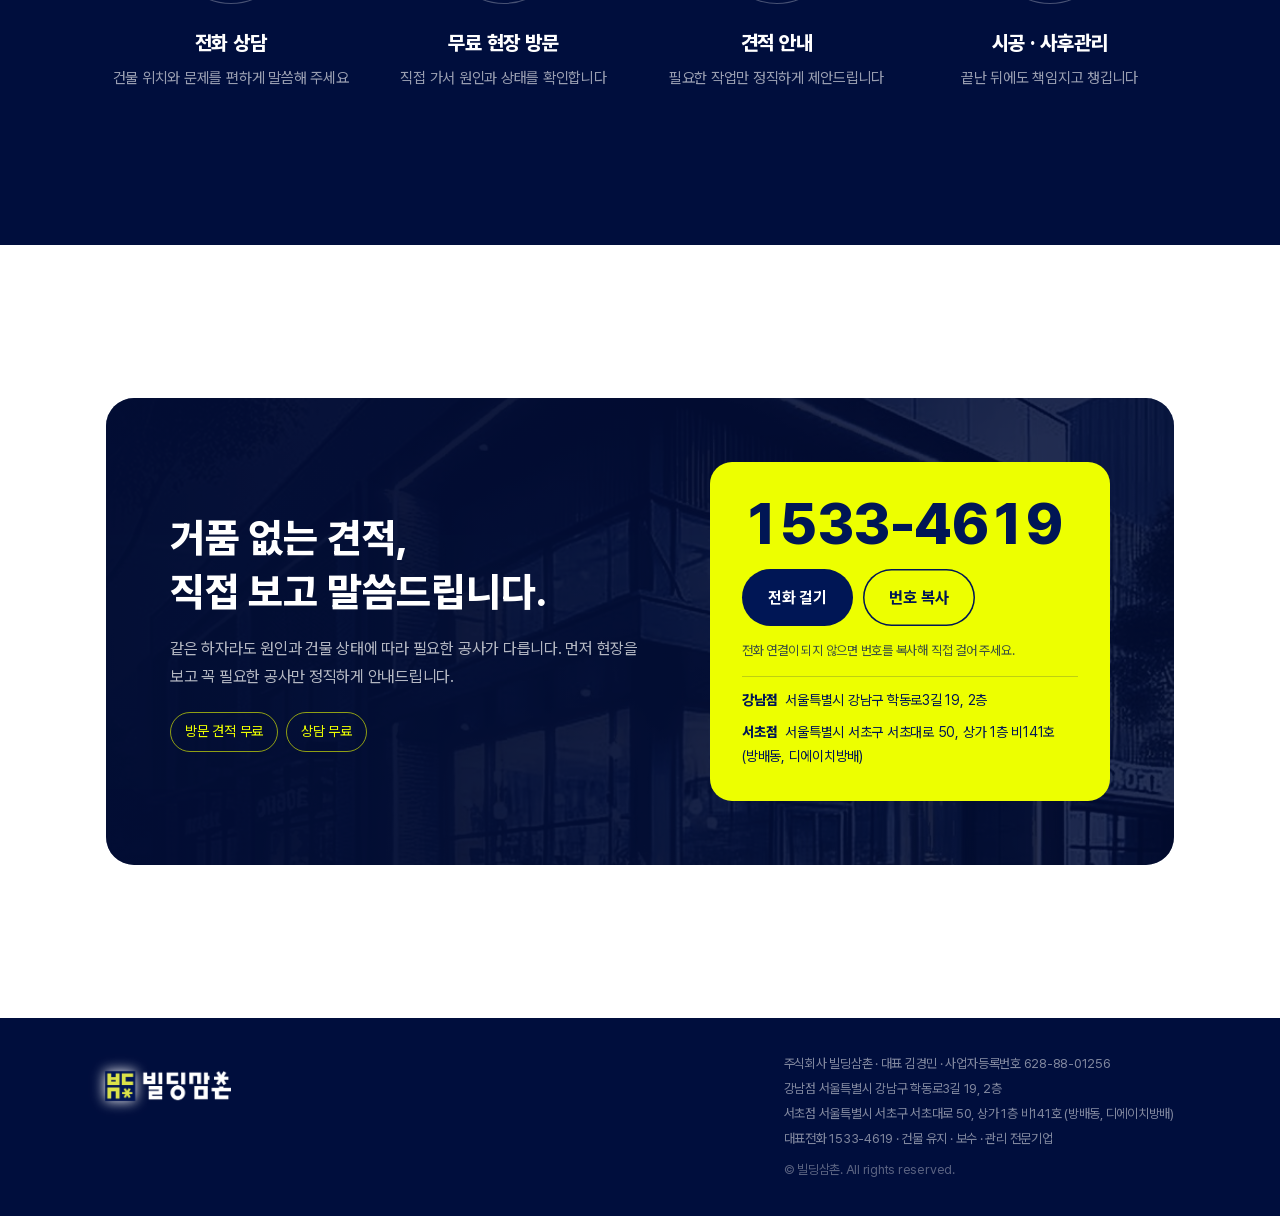
==== commit a55a4bdd: "Add files via upload" ====
--- a/index.html
+++ b/index.html
@@ -645,6 +645,8 @@
 .brand{flex:none}
 .brand img{width:auto!important;max-width:none!important;flex:none;object-fit:contain}
 .ft img{width:auto!important;max-width:none!important;object-fit:contain}
+
+.hd,.hd.solid{background:rgba(0,14,61,.96)!important;backdrop-filter:blur(12px);-webkit-backdrop-filter:blur(12px);border-bottom:1px solid var(--line-d)!important}
 </style>
 </head>
 <body>
